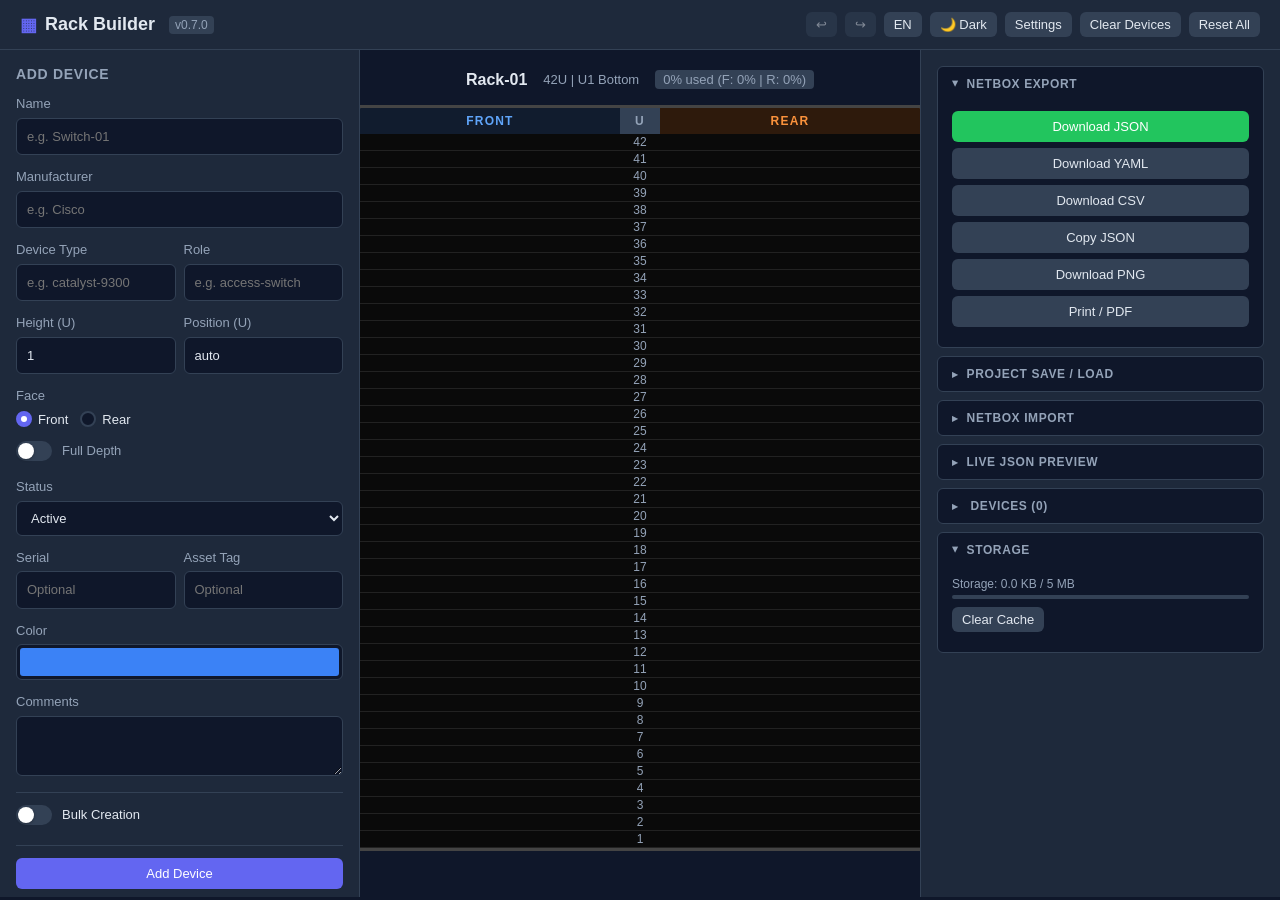
==== index.html @ 107d5d63 "Add NetBox API integration, PNG export, device search, and responsive layout (v0.7.0)   - NetBox liv" ====
<!DOCTYPE html>
<html lang="en" data-theme="dark">
<head>
  <meta charset="UTF-8">
  <meta name="viewport" content="width=device-width, initial-scale=1.0">
  <title>Rack Builder</title>
  <link rel="stylesheet" href="css/style.css">
  <link rel="manifest" href="manifest.json">
  <meta name="theme-color" content="#0f172a">
</head>
<body>

<header class="app-header">
  <h1>
    <span class="rack-icon">&#9638;</span>
    <span data-i18n="app_title">Rack Builder</span>
    <span class="app-version" data-i18n="version">v0.7.0</span>
  </h1>
  <div class="header-actions">
    <button class="btn btn-secondary btn-sm sidebar-toggle" id="sidebar-toggle-left" title="Form">&#9776;</button>
    <button class="btn btn-secondary btn-sm sidebar-toggle" id="sidebar-toggle-right" title="Tools">&#9776;</button>
    <button class="btn btn-secondary btn-sm" id="undo-btn" data-i18n-title="btn_undo" title="Undo" disabled>&#x21A9;</button>
    <button class="btn btn-secondary btn-sm" id="redo-btn" data-i18n-title="btn_redo" title="Redo" disabled>&#x21AA;</button>
    <button class="btn btn-secondary btn-sm" id="lang-btn" title="Switch language / Sprache wechseln">DE</button>
    <button class="btn btn-secondary btn-sm" id="theme-btn">🌙 Dark</button>
    <button class="btn btn-secondary btn-sm" id="settings-btn" data-i18n="btn_settings">Settings</button>
    <button class="btn btn-secondary btn-sm" id="clear-devices-btn" data-i18n="btn_clear_devices">Clear Devices</button>
    <button class="btn btn-secondary btn-sm" id="reset-all-btn" data-i18n="btn_reset_all">Reset All</button>
  </div>
</header>

<main class="app-layout">
  <!-- Left Sidebar: Device Form -->
  <aside class="sidebar">
    <h2 id="form-title" data-i18n="add_device">Add Device</h2>
    <div id="form-message"></div>
    <form id="device-form" autocomplete="off">
      <div class="form-group">
        <label for="dev-name" data-i18n="label_name">Name</label>
        <input type="text" id="dev-name" required data-i18n-placeholder="ph_name" placeholder="e.g. Switch-01">
      </div>

      <div class="form-group">
        <label for="dev-manufacturer" data-i18n="label_manufacturer">Manufacturer</label>
        <input type="text" id="dev-manufacturer" required data-i18n-placeholder="ph_manufacturer" placeholder="e.g. Cisco" autocomplete="off">
      </div>

      <div class="form-row">
        <div class="form-group">
          <label for="dev-type" data-i18n="label_device_type">Device Type</label>
          <input type="text" id="dev-type" required data-i18n-placeholder="ph_type" placeholder="e.g. catalyst-9300" autocomplete="off">
        </div>
        <div class="form-group">
          <label for="dev-role" data-i18n="label_role">Role</label>
          <input type="text" id="dev-role" required data-i18n-placeholder="ph_role" placeholder="e.g. access-switch" autocomplete="off">
        </div>
      </div>

      <div class="form-row">
        <div class="form-group">
          <label for="dev-height" data-i18n="label_height">Height (U)</label>
          <input type="number" id="dev-height" min="1" max="20" value="1">
        </div>
        <div class="form-group">
          <label for="dev-position" data-i18n="label_position">Position (U)</label>
          <input type="text" id="dev-position" data-i18n-placeholder="ph_position" placeholder="auto" value="auto">
        </div>
      </div>

      <div class="form-group">
        <label data-i18n="label_face">Face</label>
        <div class="form-radio-group">
          <label><input type="radio" name="dev-face" value="front" checked> <span data-i18n="face_front">Front</span></label>
          <label><input type="radio" name="dev-face" value="rear"> <span data-i18n="face_rear">Rear</span></label>
        </div>
      </div>

      <div class="form-group">
        <label class="form-checkbox-label">
          <input type="checkbox" id="dev-full-depth">
          <span data-i18n="label_full_depth">Full Depth</span>
        </label>
      </div>

      <div class="form-group">
        <label for="dev-status" data-i18n="label_status">Status</label>
        <select id="dev-status">
          <option value="active" data-i18n="status_active">Active</option>
          <option value="planned" data-i18n="status_planned">Planned</option>
          <option value="staged" data-i18n="status_staged">Staged</option>
          <option value="failed" data-i18n="status_failed">Failed</option>
          <option value="decommissioning" data-i18n="status_decommissioning">Decommissioning</option>
        </select>
      </div>

      <div class="form-row">
        <div class="form-group">
          <label for="dev-serial" data-i18n="label_serial">Serial</label>
          <input type="text" id="dev-serial" data-i18n-placeholder="ph_serial" placeholder="Optional">
        </div>
        <div class="form-group">
          <label for="dev-asset" data-i18n="label_asset_tag">Asset Tag</label>
          <input type="text" id="dev-asset" data-i18n-placeholder="ph_asset" placeholder="Optional">
        </div>
      </div>

      <div class="form-group">
        <label for="dev-color" data-i18n="label_color">Color</label>
        <input type="color" id="dev-color" value="#3b82f6">
      </div>

      <div class="form-group">
        <label for="dev-comments" data-i18n="label_comments">Comments</label>
        <textarea id="dev-comments"></textarea>
      </div>

      <!-- Bulk Section -->
      <div class="bulk-section">
        <label class="form-checkbox-label bulk-toggle-label" id="bulk-toggle">
          <input type="checkbox" id="bulk-checkbox">
          <span data-i18n="bulk_creation">Bulk Creation</span>
        </label>
        <div class="bulk-content" id="bulk-content">
          <div class="form-row">
            <div class="form-group">
              <label for="bulk-qty" data-i18n="bulk_quantity">Quantity</label>
              <input type="number" id="bulk-qty" min="2" max="100" value="2">
            </div>
            <div class="form-group">
              <label for="bulk-numbering" data-i18n="bulk_numbering">Numbering</label>
              <select id="bulk-numbering">
                <option value="numeric" data-i18n="bulk_numeric">Numeric (1, 2, 3…)</option>
                <option value="alpha" data-i18n="bulk_alpha">Alpha (A, B, C…)</option>
              </select>
            </div>
          </div>
          <div class="form-group">
            <label for="bulk-start" data-i18n="bulk_start">Start Number / Letter</label>
            <input type="text" id="bulk-start" value="1" placeholder="1 or A">
          </div>
          <div class="form-group">
            <label for="bulk-direction" data-i18n="bulk_direction">Stacking Direction</label>
            <select id="bulk-direction">
              <option value="bottom-to-top" data-i18n="bulk_dir_up">Bottom → Top (ascending)</option>
              <option value="top-to-bottom" data-i18n="bulk_dir_down">Top → Bottom (descending)</option>
            </select>
          </div>
          <div class="form-group">
            <label for="bulk-positions" data-i18n="bulk_positions">Specific Positions (optional)</label>
            <input type="text" id="bulk-positions" data-i18n-placeholder="ph_bulk_positions" placeholder="e.g. 10, 20, 24">
          </div>
          <div class="message message-info" style="margin-top:8px;" data-i18n="bulk_info">
            Leave "Specific Positions" empty for sequential stacking from the start position.
          </div>
        </div>
      </div>

      <div class="submit-section">
        <button type="submit" class="btn btn-primary btn-block" id="form-submit-btn" data-i18n="btn_add">Add Device</button>
        <button type="button" class="btn btn-danger btn-block" id="form-delete-btn" data-i18n="btn_delete" style="display:none; margin-top:6px;">Delete Device</button>
        <button type="button" class="btn btn-secondary btn-block" id="form-cancel-btn" data-i18n="btn_cancel_edit" style="display:none; margin-top:6px;">Cancel Edit</button>
      </div>
    </form>
  </aside>

  <!-- Center: Rack Visualization -->
  <section class="rack-container">
    <div id="rack-tabs"></div>
    <div id="rack-utilization" style="display:none">
      <div class="util-bar-wrap">
        <div class="util-bar-front" id="util-bar-front"></div>
        <div class="util-bar-rear" id="util-bar-rear"></div>
      </div>
      <span id="util-label"></span>
    </div>
    <div class="rack-controls">
      <span class="rack-name" id="rack-name-display">Rack-01</span>
      <span class="rack-info" id="rack-info"></span>
      <span class="rack-stats" id="rack-stats"></span>
    </div>
    <div class="rack" id="rack-view">
      <!-- Rendered by rack-view.js -->
    </div>
  </section>

  <!-- Right Sidebar: Export + Device List -->
  <aside class="sidebar-right">
    <!-- Accordion: NetBox Export -->
    <details class="sidebar-accordion" open>
      <summary class="sidebar-accordion-header" data-i18n="export_netbox">NetBox Export</summary>
      <div class="sidebar-accordion-body">
        <button class="btn btn-success btn-block" id="export-json-btn" data-i18n="btn_json">Download JSON</button>
        <button class="btn btn-secondary btn-block" id="export-yaml-btn" data-i18n="btn_yaml">Download YAML</button>
        <button class="btn btn-secondary btn-block" id="export-csv-btn" data-i18n="btn_csv">Download CSV</button>
        <button class="btn btn-secondary btn-block" id="copy-btn" data-i18n="btn_copy">Copy JSON</button>
        <button class="btn btn-secondary btn-block" id="export-png-btn" data-i18n="btn_export_png">Download PNG</button>
        <button class="btn btn-secondary btn-block" id="print-btn" data-i18n="btn_print">Print / PDF</button>
      </div>
    </details>

    <!-- Accordion: Project Save / Load -->
    <details class="sidebar-accordion">
      <summary class="sidebar-accordion-header" data-i18n="export_project">Project Save / Load</summary>
      <div class="sidebar-accordion-body">
        <button class="btn btn-primary btn-block" id="save-project-btn" data-i18n="btn_save_project">Save Project</button>
        <button class="btn btn-secondary btn-block" id="load-project-btn" data-i18n="btn_load_project">Load Project</button>
        <input type="file" id="load-project-file" accept=".json" style="display:none">
      </div>
    </details>

    <!-- Accordion: NetBox Import -->
    <details class="sidebar-accordion">
      <summary class="sidebar-accordion-header" data-i18n="import_title">NetBox Import</summary>
      <div class="sidebar-accordion-body">
        <button class="btn btn-secondary btn-block" id="import-btn" data-i18n="btn_import">Import JSON</button>
        <input type="file" id="import-file" accept=".json" style="display:none">
      </div>
    </details>

    <!-- Accordion: JSON Preview -->
    <details class="sidebar-accordion">
      <summary class="sidebar-accordion-header" id="json-preview-toggle" data-i18n="btn_json_preview">Live JSON Preview</summary>
      <div class="sidebar-accordion-body">
        <pre class="json-preview" id="json-preview"></pre>
      </div>
    </details>

    <!-- Accordion: Device List -->
    <details class="sidebar-accordion">
      <summary class="sidebar-accordion-header">
        <span data-i18n="devices_title">Devices</span> (<span id="device-count">0</span>)
      </summary>
      <div class="sidebar-accordion-body">
        <div class="device-search-wrap">
          <input type="text" id="device-search" class="device-search-input" data-i18n-placeholder="device_search_ph" placeholder="Search devices…" autocomplete="off">
        </div>
        <div class="device-list" id="device-list">
          <!-- Rendered by app.js -->
        </div>
      </div>
    </details>

    <!-- Accordion: Storage -->
    <details class="sidebar-accordion" open>
      <summary class="sidebar-accordion-header" data-i18n="storage_usage">Storage</summary>
      <div class="sidebar-accordion-body">
        <div class="storage-indicator" id="storage-indicator">
          <div class="storage-label">
            <span data-i18n="storage_usage">Storage</span>: <span id="storage-usage-text">0 KB / 5 MB</span>
          </div>
          <div class="storage-bar"><div class="storage-bar-fill" id="storage-bar-fill"></div></div>
          <button class="btn btn-secondary btn-sm" id="clear-cache-btn" data-i18n="btn_clear_cache">Clear Cache</button>
        </div>
      </div>
    </details>
  </aside>
</main>

<!-- Settings Modal -->
<dialog id="settings-modal">
  <h2 data-i18n="settings_title">Rack Settings</h2>
  <form id="settings-form">
    <!-- Tab Navigation -->
    <div class="modal-tabs" role="tablist">
      <span class="modal-tab-indicator" aria-hidden="true"></span>
      <button type="button" class="modal-tab active" data-tab="rack" data-i18n="tab_rack">Rack</button>
      <button type="button" class="modal-tab" data-tab="netbox" data-i18n="tab_netbox">NetBox</button>
      <button type="button" class="modal-tab" data-tab="shortcuts" data-i18n="tab_shortcuts">Shortcuts</button>
    </div>

    <!-- Panels wrapper (height animates) -->
    <div class="modal-panels-wrap" id="modal-panels-wrap">

    <!-- Tab: Rack -->
    <div class="modal-tab-panel active" id="tab-panel-rack">
      <!-- Multi-Rack Toggle -->
      <div class="form-group">
        <label class="form-checkbox-label">
          <input type="checkbox" id="setting-multi-rack">
          <span data-i18n="setting_multi_rack">Multi-Rack Mode</span>
        </label>
      </div>

      <!-- Shared fields (site, location) -->
      <div class="form-group">
        <label for="setting-site" data-i18n="setting_site">Site (for export)</label>
        <input type="text" id="setting-site" data-i18n-placeholder="ph_site" placeholder="e.g. dc1">
      </div>
      <div class="form-group">
        <label for="setting-location" data-i18n="setting_location">Location (for export)</label>
        <input type="text" id="setting-location" data-i18n-placeholder="ph_location" placeholder="e.g. hall-a">
      </div>

      <!-- Single-rack fields -->
      <div id="single-rack-fields">
        <div class="form-group">
          <label for="setting-name" data-i18n="setting_name">Rack Name</label>
          <input type="text" id="setting-name" required>
        </div>
        <div class="form-group">
          <label for="setting-units" data-i18n="setting_units">Total Units (U)</label>
          <input type="number" id="setting-units" min="1" max="60" required>
        </div>
        <div class="form-group">
          <label for="setting-direction" data-i18n="setting_direction">Numbering Direction</label>
          <select id="setting-direction">
            <option value="bottom-to-top" data-i18n="dir_bottom">U1 at Bottom</option>
            <option value="top-to-bottom" data-i18n="dir_top">U1 at Top</option>
          </select>
        </div>
        <div class="form-row">
          <div class="form-group">
            <label for="setting-front-color" data-i18n="setting_front_color">Front Color</label>
            <input type="color" id="setting-front-color" value="#3b82f6">
          </div>
          <div class="form-group">
            <label for="setting-rear-color" data-i18n="setting_rear_color">Rear Color</label>
            <input type="color" id="setting-rear-color" value="#f97316">
          </div>
        </div>
      </div>

      <!-- Multi-rack fields -->
      <div id="multi-rack-fields" style="display:none;">
        <div class="form-group">
          <label for="setting-rack-count" data-i18n="setting_rack_count">Number of Racks</label>
          <input type="number" id="setting-rack-count" min="1" max="20" value="2">
        </div>
        <div id="rack-rows"></div>
      </div>
    </div>

    <!-- Tab: NetBox -->
    <div class="modal-tab-panel" id="tab-panel-netbox">

      <!-- Mode selector -->
      <div class="netbox-mode-selector">
        <button type="button" class="netbox-mode-btn active" id="netbox-mode-upload" data-i18n="netbox_mode_upload">⬆ File Upload</button>
        <button type="button" class="netbox-mode-btn" id="netbox-mode-api" data-i18n="netbox_mode_api">⚡ Live API</button>
      </div>

      <!-- Upload section -->
      <div id="netbox-upload-section">
        <p class="settings-section-desc" data-i18n="netbox_autocomplete_desc">Upload exported files from NetBox (JSON, YAML, or CSV) to enable autocomplete for Device Types and Roles.</p>
        <p class="settings-section-desc" style="margin-top:6px;color:var(--color-accent)" data-i18n="netbox_autofill_hint">Re-upload Device Types to enable Auto-Fill (height, depth, manufacturer).</p>
        <div class="netbox-upload-row">
          <div class="netbox-upload-group">
            <label data-i18n="netbox_device_types">Device Types</label>
            <div class="netbox-upload-controls">
              <button type="button" class="btn btn-secondary btn-sm" id="netbox-upload-types-btn" data-i18n="netbox_btn_upload">Upload</button>
              <button type="button" class="btn btn-danger btn-sm" id="netbox-clear-types-btn" style="display:none" data-i18n="netbox_btn_clear">Clear</button>
              <input type="file" id="netbox-types-file" accept=".json,.yaml,.yml,.csv,.tsv" style="display:none">
            </div>
            <span class="netbox-status empty" id="netbox-types-status" data-i18n="netbox_not_loaded">Not loaded</span>
          </div>
          <div class="netbox-upload-group">
            <label data-i18n="netbox_roles">Roles</label>
            <div class="netbox-upload-controls">
              <button type="button" class="btn btn-secondary btn-sm" id="netbox-upload-roles-btn" data-i18n="netbox_btn_upload">Upload</button>
              <button type="button" class="btn btn-danger btn-sm" id="netbox-clear-roles-btn" style="display:none" data-i18n="netbox_btn_clear">Clear</button>
              <input type="file" id="netbox-roles-file" accept=".json,.yaml,.yml,.csv,.tsv" style="display:none">
            </div>
            <span class="netbox-status empty" id="netbox-roles-status" data-i18n="netbox_not_loaded">Not loaded</span>
          </div>
          <div class="netbox-upload-group">
            <label data-i18n="netbox_manufacturers">Manufacturers</label>
            <div class="netbox-upload-controls">
              <button type="button" class="btn btn-secondary btn-sm" id="netbox-upload-mfr-btn" data-i18n="netbox_btn_upload">Upload</button>
              <button type="button" class="btn btn-danger btn-sm" id="netbox-clear-mfr-btn" style="display:none" data-i18n="netbox_btn_clear">Clear</button>
              <input type="file" id="netbox-mfr-file" accept=".json,.yaml,.yml,.csv,.tsv" style="display:none">
            </div>
            <span class="netbox-status empty" id="netbox-mfr-status" data-i18n="netbox_not_loaded">Not loaded</span>
          </div>
        </div>
      </div>

      <!-- API section -->
      <div id="netbox-api-section" style="display:none">
        <p class="settings-section-desc" data-i18n="netbox_api_desc">Connect directly to your NetBox instance. URL and token are stored locally in your browser.</p>

        <div class="form-group" style="margin-top:12px">
          <label for="netbox-api-url-input" data-i18n="netbox_api_url">NetBox URL</label>
          <input type="url" id="netbox-api-url-input" placeholder="https://netbox.example.com" autocomplete="off">
        </div>
        <div class="form-group">
          <label for="netbox-api-token-input" data-i18n="netbox_api_token_label">API Token</label>
          <div class="netbox-api-token-wrap">
            <input type="password" id="netbox-api-token-input" data-i18n-placeholder="netbox_api_token_ph" placeholder="e.g. 1a2b3c…" autocomplete="off">
            <button type="button" class="netbox-api-token-toggle" id="netbox-api-token-toggle" title="Show / hide token">👁</button>
          </div>
        </div>

        <div class="netbox-api-test-row">
          <button type="button" class="btn btn-secondary btn-sm" id="netbox-api-test-btn" data-i18n="netbox_api_test">Test Connection</button>
          <span class="netbox-api-conn-status" id="netbox-api-conn-status"></span>
        </div>

        <p class="netbox-api-cors-hint" data-i18n="netbox_api_cors_hint">Note: NetBox must allow CORS for this origin.</p>

        <div class="netbox-api-data-section">
          <div class="netbox-upload-row">
            <div class="netbox-upload-group">
              <label data-i18n="netbox_device_types">Device Types</label>
              <button type="button" class="btn btn-secondary btn-sm" id="netbox-api-fetch-types-btn" data-i18n="netbox_api_fetch">Fetch</button>
              <span class="netbox-status empty" id="netbox-api-types-status" data-i18n="netbox_not_loaded">Not loaded</span>
            </div>
            <div class="netbox-upload-group">
              <label data-i18n="netbox_roles">Roles</label>
              <button type="button" class="btn btn-secondary btn-sm" id="netbox-api-fetch-roles-btn" data-i18n="netbox_api_fetch">Fetch</button>
              <span class="netbox-status empty" id="netbox-api-roles-status" data-i18n="netbox_not_loaded">Not loaded</span>
            </div>
            <div class="netbox-upload-group">
              <label data-i18n="netbox_manufacturers">Manufacturers</label>
              <button type="button" class="btn btn-secondary btn-sm" id="netbox-api-fetch-mfr-btn" data-i18n="netbox_api_fetch">Fetch</button>
              <span class="netbox-status empty" id="netbox-api-mfr-status" data-i18n="netbox_not_loaded">Not loaded</span>
            </div>
          </div>
          <button type="button" class="btn btn-primary btn-sm" id="netbox-api-fetch-all-btn" style="width:100%;margin-top:10px" data-i18n="netbox_api_fetch_all">⬇ Fetch All</button>
        </div>
      </div>

    </div>

    <!-- Tab: Shortcuts -->
    <div class="modal-tab-panel" id="tab-panel-shortcuts">
      <div class="shortcuts-section">
        <div id="shortcuts-list"></div>
        <button type="button" class="btn btn-secondary btn-sm" id="shortcuts-reset-btn" style="margin-top:8px" data-i18n="shortcut_reset">Reset defaults</button>
      </div>
    </div>

    </div><!-- /.modal-panels-wrap -->

    <div class="dialog-actions">
      <button type="button" class="btn btn-secondary" id="settings-cancel" data-i18n="btn_dialog_cancel">Cancel</button>
      <button type="submit" class="btn btn-primary" data-i18n="btn_save">Save</button>
    </div>
  </form>
</dialog>

<div id="sidebar-backdrop"></div>

<script type="module" src="js/app.js"></script>
</body>
</html>
---- css/style.css ----
/* Rack Builder — Dark Theme */

:root {
  --bg-primary: #0f172a;
  --bg-secondary: #1e293b;
  --bg-tertiary: #334155;
  --bg-rack: #0a0a0a;
  --bg-rack-cell: #1a1a1a;
  --color-front: #3b82f6;
  --color-front-light: #60a5fa;
  --color-rear: #f97316;
  --color-rear-light: #fb923c;
  --color-text: #e2e8f0;
  --color-text-muted: #94a3b8;
  --color-border: #334155;
  --color-warning: #ef4444;
  --color-success: #22c55e;
  --color-accent: #6366f1;
  --unit-height: 28px;
  --rack-width: 260px;
  --sidebar-width: 360px;
  --radius: 6px;
}

/* Light theme overrides */
[data-theme="light"] {
  --bg-primary: #f1f5f9;
  --bg-secondary: #ffffff;
  --bg-tertiary: #e2e8f0;
  --bg-rack: #cbd5e1;
  --bg-rack-cell: #e8edf2;
  --color-text: #1e293b;
  --color-text-muted: #64748b;
  --color-border: #cbd5e1;
}

[data-theme="light"] .rack {
  border-color: #94a3b8;
}

[data-theme="light"] .rack-unit-number {
  border-bottom-color: #d1d5db;
}

[data-theme="light"] .rack-cell {
  border-bottom-color: #d1d5db;
}

* {
  margin: 0;
  padding: 0;
  box-sizing: border-box;
}

body {
  font-family: -apple-system, BlinkMacSystemFont, 'Segoe UI', Roboto, sans-serif;
  background: var(--bg-primary);
  color: var(--color-text);
  min-height: 100vh;
  overflow-x: hidden;
}

/* Header */
.app-header {
  display: flex;
  align-items: center;
  justify-content: space-between;
  padding: 12px 20px;
  background: var(--bg-secondary);
  border-bottom: 1px solid var(--color-border);
}

.app-header h1 {
  font-size: 18px;
  font-weight: 600;
  display: flex;
  align-items: center;
  gap: 8px;
}

.app-header h1 .rack-icon {
  color: var(--color-accent);
}

.app-version {
  font-size: 12px;
  font-weight: 400;
  color: var(--color-text-muted);
  margin-left: 6px;
  background: var(--bg-tertiary);
  padding: 2px 6px;
  border-radius: 4px;
  vertical-align: middle;
}

.header-actions {
  display: flex;
  gap: 8px;
}

/* Layout */
.app-layout {
  display: flex;
  height: calc(100vh - 53px);
}

/* Sidebar */
.sidebar {
  width: var(--sidebar-width);
  min-width: var(--sidebar-width);
  background: var(--bg-secondary);
  border-right: 1px solid var(--color-border);
  overflow-y: auto;
  padding: 16px;
}

.sidebar-right {
  width: var(--sidebar-width);
  min-width: var(--sidebar-width);
  background: var(--bg-secondary);
  border-left: 1px solid var(--color-border);
  overflow-y: auto;
  padding: 16px;
}

.sidebar h2, .sidebar-right h2 {
  font-size: 14px;
  font-weight: 600;
  text-transform: uppercase;
  letter-spacing: 0.05em;
  color: var(--color-text-muted);
  margin-bottom: 12px;
}

/* Rack Container */
.rack-container {
  flex: 1;
  display: flex;
  flex-direction: column;
  align-items: center;
  padding: 20px;
  overflow-y: auto;
}

.rack-controls {
  display: flex;
  align-items: center;
  gap: 16px;
  margin-bottom: 16px;
  flex-wrap: wrap;
}

.rack-name {
  font-size: 16px;
  font-weight: 600;
}

.rack-info {
  font-size: 13px;
  color: var(--color-text-muted);
}

.rack-stats {
  font-size: 13px;
  color: var(--color-text-muted);
  background: var(--bg-tertiary);
  padding: 2px 8px;
  border-radius: 4px;
}

/* Rack Grid */
.rack {
  display: grid;
  grid-template-columns: var(--rack-width) 40px var(--rack-width);
  background: var(--bg-rack);
  border: 3px solid #444;
  border-radius: 4px;
  position: relative;
}

.rack-column {
  position: relative;
}

.rack-column-header {
  text-align: center;
  padding: 6px;
  font-size: 12px;
  font-weight: 700;
  text-transform: uppercase;
  letter-spacing: 0.1em;
}

.rack-column-header.front {
  background: rgba(59, 130, 246, 0.15);
  color: var(--color-front-light);
}

.rack-column-header.rear {
  background: rgba(249, 115, 22, 0.15);
  color: var(--color-rear-light);
}

.rack-column-header.units {
  background: var(--bg-tertiary);
  color: var(--color-text-muted);
}

.rack-unit-numbers {
  display: flex;
  flex-direction: column;
}

.rack-unit-number {
  height: var(--unit-height);
  display: flex;
  align-items: center;
  justify-content: center;
  font-size: 12px;
  font-weight: 500;
  color: var(--color-text-muted);
  border-bottom: 1px solid #222;
  user-select: none;
}

.rack-face {
  position: relative;
}

.rack-cell {
  height: var(--unit-height);
  border-bottom: 1px solid #222;
  position: relative;
}

.rack-cell.drag-over-valid {
  background: rgba(34, 197, 94, 0.2);
  outline: 1px dashed var(--color-success);
}

.rack-cell.drag-over-invalid {
  background: rgba(239, 68, 68, 0.15);
  outline: 1px dashed var(--color-warning);
}

/* Device blocks */
.device-block {
  position: absolute;
  left: 4px;
  right: 4px;
  border-radius: 3px;
  display: flex;
  align-items: center;
  justify-content: center;
  font-size: 12px;
  font-weight: 600;
  color: #fff;
  cursor: grab;
  user-select: none;
  overflow: hidden;
  text-overflow: ellipsis;
  white-space: nowrap;
  padding: 0 8px;
  z-index: 1;
  transition: box-shadow 0.15s;
  border: 1px solid rgba(255, 255, 255, 0.15);
  background-image: linear-gradient(180deg, rgba(255,255,255,0.12) 0%, transparent 40%, rgba(0,0,0,0.15) 100%);
  box-shadow: inset 0 1px 0 rgba(255,255,255,0.15), inset 0 -1px 0 rgba(0,0,0,0.2), 0 1px 2px rgba(0,0,0,0.3);
}

.device-block:hover {
  box-shadow: inset 0 1px 0 rgba(255,255,255,0.15), inset 0 -1px 0 rgba(0,0,0,0.2), 0 0 0 2px rgba(255, 255, 255, 0.3);
  z-index: 2;
}

.device-block.selected {
  box-shadow: inset 0 1px 0 rgba(255,255,255,0.15), inset 0 -1px 0 rgba(0,0,0,0.2), 0 0 0 2px #fff;
  z-index: 3;
}

.device-block.dragging {
  opacity: 0.5;
  cursor: grabbing;
}

/* Snap guide (drag & drop) */
.snap-guide {
  position: absolute;
  left: 4px;
  right: 4px;
  border: 2px dashed var(--color-success);
  background: rgba(34, 197, 94, 0.1);
  border-radius: 3px;
  pointer-events: none;
  z-index: 10;
  transition: top 0.1s ease, height 0.1s ease;
}

.snap-guide.invalid {
  border-color: var(--color-warning);
  background: rgba(239, 68, 68, 0.1);
}

.device-block--full-depth {
  background-image: repeating-linear-gradient(
    45deg, transparent, transparent 4px,
    rgba(255, 255, 255, 0.08) 4px, rgba(255, 255, 255, 0.08) 8px
  ) !important;
}

/* Full-depth blockade on opposite face */
.depth-blockade {
  position: absolute;
  left: 4px;
  right: 4px;
  border-radius: 3px;
  display: flex;
  align-items: center;
  justify-content: center;
  font-size: 10px;
  color: rgba(255, 255, 255, 0.35);
  pointer-events: none;
  z-index: 0;
  background: repeating-linear-gradient(
    45deg, transparent, transparent 4px,
    rgba(239, 68, 68, 0.12) 4px, rgba(239, 68, 68, 0.12) 8px
  );
  border: 1px dashed rgba(239, 68, 68, 0.3);
  overflow: hidden;
  text-overflow: ellipsis;
  white-space: nowrap;
  padding: 0 6px;
}

[data-theme="light"] .device-block {
  background-image: linear-gradient(180deg, rgba(255,255,255,0.25) 0%, transparent 40%, rgba(0,0,0,0.08) 100%);
  box-shadow: inset 0 1px 0 rgba(255,255,255,0.3), inset 0 -1px 0 rgba(0,0,0,0.1), 0 1px 2px rgba(0,0,0,0.15);
}

[data-theme="light"] .depth-blockade {
  color: rgba(0, 0, 0, 0.3);
  background: repeating-linear-gradient(
    45deg, transparent, transparent 4px,
    rgba(239, 68, 68, 0.08) 4px, rgba(239, 68, 68, 0.08) 8px
  );
  border-color: rgba(239, 68, 68, 0.25);
}

/* Reserved/selected HE units */
.rack-cell--reserved {
  position: absolute;
  left: 0;
  right: 0;
  pointer-events: none;
  z-index: 0;
  background: repeating-linear-gradient(
    -45deg, transparent, transparent 3px,
    rgba(99, 102, 241, 0.2) 3px, rgba(99, 102, 241, 0.2) 6px
  );
  border: 1px dashed rgba(99, 102, 241, 0.5);
  border-radius: 2px;
}

[data-theme="light"] .rack-cell--reserved {
  background: repeating-linear-gradient(
    -45deg, transparent, transparent 3px,
    rgba(99, 102, 241, 0.15) 3px, rgba(99, 102, 241, 0.15) 6px
  );
  border-color: rgba(99, 102, 241, 0.4);
}

/* Forms */
.form-group {
  margin-bottom: 12px;
}

.form-group label {
  display: block;
  font-size: 13px;
  font-weight: 500;
  color: var(--color-text-muted);
  margin-bottom: 4px;
  line-height: 1.5;
}

.form-group input:not([type="radio"]):not([type="checkbox"]):not([type="color"]),
.form-group select,
.form-group textarea {
  width: 100%;
  padding: 8px 10px;
  background: var(--bg-primary);
  border: 1px solid var(--color-border);
  border-radius: var(--radius);
  color: var(--color-text);
  font-size: 13px;
  font-family: inherit;
  line-height: 1.5;
}

.form-group input:not([type="radio"]):not([type="checkbox"]):not([type="color"]):focus,
.form-group select:focus,
.form-group textarea:focus {
  outline: none;
  border-color: var(--color-accent);
  box-shadow: 0 0 0 2px rgba(99, 102, 241, 0.25);
}

.form-group textarea {
  resize: vertical;
  min-height: 60px;
}

.form-row {
  display: flex;
  gap: 8px;
}

.form-row .form-group {
  flex: 1;
}

/* Modern radio buttons */
.form-radio-group {
  display: flex;
  gap: 12px;
}

.form-radio-group label {
  display: flex;
  align-items: center;
  gap: 6px;
  cursor: pointer;
  font-size: 13px;
  color: var(--color-text);
  margin-bottom: 0;
}

.form-radio-group input[type="radio"] {
  -webkit-appearance: none;
  appearance: none;
  width: 16px;
  height: 16px;
  min-width: 16px;
  min-height: 16px;
  border: 2px solid var(--color-border);
  border-radius: 50%;
  background: var(--bg-primary);
  cursor: pointer;
  position: relative;
  transition: border-color 0.15s, background 0.15s;
  flex-shrink: 0;
  margin: 0;
  padding: 0;
}

.form-radio-group input[type="radio"]:checked {
  border-color: var(--color-accent);
  background: var(--color-accent);
}

.form-radio-group input[type="radio"]:checked::after {
  content: '';
  position: absolute;
  top: 50%;
  left: 50%;
  transform: translate(-50%, -50%);
  width: 6px;
  height: 6px;
  border-radius: 50%;
  background: #fff;
}

.form-radio-group input[type="radio"]:hover {
  border-color: var(--color-accent);
}

/* Modern checkboxes — iOS-style toggle switch */
.form-checkbox-label {
  display: inline-flex !important;
  align-items: center;
  gap: 10px;
  font-size: 13px;
  cursor: pointer;
  color: var(--color-text);
}

.form-checkbox-label input[type="checkbox"] {
  -webkit-appearance: none;
  appearance: none;
  width: 36px;
  height: 20px;
  min-width: 36px;
  min-height: 20px;
  border: none;
  border-radius: 10px;
  background: var(--color-border);
  cursor: pointer;
  position: relative;
  transition: background 0.2s;
  flex-shrink: 0;
  margin: 0;
  padding: 0;
}

.form-checkbox-label input[type="checkbox"]::after {
  content: '';
  position: absolute;
  top: 2px;
  left: 2px;
  width: 16px;
  height: 16px;
  border-radius: 50%;
  background: #fff;
  transition: transform 0.2s;
  box-shadow: 0 1px 3px rgba(0, 0, 0, 0.3);
}

.form-checkbox-label input[type="checkbox"]:checked {
  background: var(--color-accent);
}

.form-checkbox-label input[type="checkbox"]:checked::after {
  transform: translateX(16px);
}

.form-checkbox-label input[type="checkbox"]:hover {
  background: #475569;
}

.form-checkbox-label input[type="checkbox"]:checked:hover {
  background: #4f46e5;
}

/* Modern color picker */
.form-group input[type="color"] {
  -webkit-appearance: none;
  appearance: none;
  width: 100%;
  height: 36px;
  padding: 3px;
  border: 1px solid var(--color-border);
  border-radius: var(--radius);
  background: var(--bg-primary);
  cursor: pointer;
  transition: border-color 0.15s;
}

.form-group input[type="color"]::-webkit-color-swatch-wrapper {
  padding: 0;
}

.form-group input[type="color"]::-webkit-color-swatch {
  border: none;
  border-radius: 3px;
}

.form-group input[type="color"]::-moz-color-swatch {
  border: none;
  border-radius: 3px;
}

.form-group input[type="color"]:hover {
  border-color: var(--color-accent);
}

.form-group input[type="color"]:focus {
  outline: none;
  border-color: var(--color-accent);
  box-shadow: 0 0 0 2px rgba(99, 102, 241, 0.25);
}

/* Buttons */
.btn {
  display: inline-flex;
  align-items: center;
  justify-content: center;
  gap: 6px;
  padding: 8px 14px;
  border: none;
  border-radius: var(--radius);
  font-size: 13px;
  font-weight: 500;
  cursor: pointer;
  font-family: inherit;
  transition: background 0.15s, opacity 0.15s;
}

.btn:disabled {
  opacity: 0.5;
  cursor: not-allowed;
}

.btn-primary {
  background: var(--color-accent);
  color: #fff;
}

.btn-primary:hover:not(:disabled) {
  background: #4f46e5;
}

.btn-success {
  background: var(--color-success);
  color: #fff;
}

.btn-success:hover:not(:disabled) {
  background: #16a34a;
}

.btn-danger {
  background: var(--color-warning);
  color: #fff;
}

.btn-danger:hover:not(:disabled) {
  background: #dc2626;
}

.btn-secondary {
  background: var(--bg-tertiary);
  color: var(--color-text);
}

.btn-secondary:hover:not(:disabled) {
  background: #475569;
}

.btn-block {
  width: 100%;
}

.btn-sm {
  padding: 5px 10px;
  font-size: 13px;
}

/* Messages */
.message {
  padding: 8px 12px;
  border-radius: var(--radius);
  font-size: 13px;
  line-height: 1.5;
  margin-bottom: 12px;
}

.message-error {
  background: rgba(239, 68, 68, 0.15);
  color: #fca5a5;
  border: 1px solid rgba(239, 68, 68, 0.3);
}

.message-success {
  background: rgba(34, 197, 94, 0.15);
  color: #86efac;
  border: 1px solid rgba(34, 197, 94, 0.3);
}

.message-info {
  background: rgba(59, 130, 246, 0.15);
  color: #93c5fd;
  border: 1px solid rgba(59, 130, 246, 0.3);
}

/* Bulk section */
.bulk-section {
  border-top: 1px solid var(--color-border);
  padding-top: 12px;
  margin-top: 12px;
}

.bulk-toggle-label {
  font-size: 13px;
  font-weight: 500;
  color: var(--color-text);
  margin-bottom: 8px;
}

.bulk-content {
  max-height: 0;
  overflow: hidden;
  opacity: 0;
  transition: max-height 0.3s ease, opacity 0.25s ease, margin-top 0.3s ease;
  margin-top: 0;
}

.bulk-content.open {
  max-height: 500px;
  opacity: 1;
  margin-top: 10px;
}

/* submit-section */
.submit-section {
  border-top: 1px solid var(--color-border);
  padding-top: 12px;
  margin-top: 12px;
}

/* Device list */
.device-list {
  margin-top: 0;
}

.device-list-item {
  display: flex;
  align-items: center;
  justify-content: space-between;
  padding: 8px 10px;
  background: var(--bg-primary);
  border-radius: var(--radius);
  margin-bottom: 4px;
  font-size: 13px;
  cursor: pointer;
  border: 1px solid transparent;
  transition: border-color 0.15s;
}

.device-list-item:hover {
  border-color: var(--color-border);
}

.device-list-item.selected {
  border-color: var(--color-accent);
}

.device-list-item .device-info {
  display: flex;
  align-items: center;
  gap: 8px;
}

.device-list-item .device-color {
  width: 10px;
  height: 10px;
  border-radius: 2px;
}

.device-list-item .device-pos {
  color: var(--color-text-muted);
  font-size: 12px;
}

.device-list-item .device-delete {
  background: none;
  border: none;
  color: var(--color-text-muted);
  cursor: pointer;
  font-size: 14px;
  padding: 2px 6px;
  border-radius: 3px;
}

.device-list-item .device-delete:hover {
  color: var(--color-warning);
  background: rgba(239, 68, 68, 0.15);
}

/* Sidebar Accordion */
.sidebar-accordion {
  border: 1px solid var(--color-border);
  border-radius: var(--radius);
  margin-bottom: 8px;
  background: var(--bg-primary);
}

.sidebar-accordion-header {
  display: block;
  padding: 10px 14px;
  font-size: 12px;
  font-weight: 600;
  text-transform: uppercase;
  letter-spacing: 0.05em;
  color: var(--color-text-muted);
  cursor: pointer;
  user-select: none;
  list-style: none;
  transition: background 0.15s;
}

.sidebar-accordion-header::-webkit-details-marker {
  display: none;
}

.sidebar-accordion-header::before {
  content: '▸';
  display: inline-block;
  margin-right: 8px;
  font-size: 11px;
  transition: transform 0.25s cubic-bezier(0.4, 0, 0.2, 1);
}

.sidebar-accordion[open] > .sidebar-accordion-header::before {
  transform: rotate(90deg);
}

.sidebar-accordion-header:hover {
  background: var(--bg-tertiary);
  color: var(--color-text);
}

.sidebar-accordion-body {
  padding: 10px 14px 14px;
  overflow: hidden;
}

/* Animated accordion: JS adds this class during open/close */
.sidebar-accordion-body.accordion-animating {
  transition: height 0.3s cubic-bezier(0.25, 0.46, 0.45, 0.94),
              padding-top 0.3s cubic-bezier(0.25, 0.46, 0.45, 0.94),
              padding-bottom 0.3s cubic-bezier(0.25, 0.46, 0.45, 0.94),
              opacity 0.3s ease;
}

.sidebar-accordion-body .btn {
  margin-bottom: 6px;
}

/* Export section (legacy compat) */
.export-section {
  margin-bottom: 16px;
}

.export-section .btn {
  margin-bottom: 6px;
}

/* Settings modal */
dialog {
  background: var(--bg-secondary);
  color: var(--color-text);
  border: 1px solid var(--color-border);
  border-radius: 8px;
  padding: 24px;
  max-width: 540px;
  width: 90%;
  position: fixed;
  top: 50%;
  left: 50%;
  transform: translate(-50%, -50%) scale(1);
  margin: 0;
  opacity: 1;
  animation: dialog-open 0.25s cubic-bezier(0.4, 0, 0.2, 1);
}

dialog.dialog-closing {
  animation: dialog-close 0.2s cubic-bezier(0.4, 0, 0.6, 1) forwards;
}

@keyframes dialog-open {
  from {
    opacity: 0;
    transform: translate(-50%, -50%) scale(0.92);
  }
  to {
    opacity: 1;
    transform: translate(-50%, -50%) scale(1);
  }
}

@keyframes dialog-close {
  from {
    opacity: 1;
    transform: translate(-50%, -50%) scale(1);
  }
  to {
    opacity: 0;
    transform: translate(-50%, -50%) scale(0.92);
  }
}

dialog::backdrop {
  background: rgba(0, 0, 0, 0);
  animation: backdrop-open 0.25s ease forwards;
}

dialog.dialog-closing::backdrop {
  animation: backdrop-close 0.2s ease forwards;
}

@keyframes backdrop-open {
  from { background: rgba(0, 0, 0, 0); }
  to { background: rgba(0, 0, 0, 0.6); }
}

@keyframes backdrop-close {
  from { background: rgba(0, 0, 0, 0.6); }
  to { background: rgba(0, 0, 0, 0); }
}

dialog h2 {
  margin-bottom: 16px;
  font-size: 16px;
}

dialog .dialog-actions {
  display: flex;
  justify-content: flex-end;
  gap: 8px;
  margin-top: 20px;
}

/* NetBox Autocomplete Section in Settings */
.netbox-autocomplete-section {
  margin-top: 20px;
  padding-top: 16px;
  border-top: 1px solid var(--color-border);
}

/* ─── NetBox Mode Selector ───────────────────────────────────────────────── */

.netbox-mode-selector {
  display: flex;
  gap: 6px;
  margin-bottom: 16px;
}

.netbox-mode-btn {
  flex: 1;
  padding: 8px 12px;
  font-size: 13px;
  font-weight: 500;
  color: var(--color-text-muted);
  background: var(--bg-primary);
  border: 1px solid var(--color-border);
  border-radius: var(--radius);
  cursor: pointer;
  transition: background 0.15s ease, color 0.15s ease, border-color 0.15s ease;
}

.netbox-mode-btn:hover {
  color: var(--color-text);
  border-color: var(--color-text-muted);
}

.netbox-mode-btn.active {
  background: var(--color-accent);
  border-color: var(--color-accent);
  color: #fff;
}

/* ─── NetBox API Section ─────────────────────────────────────────────────── */

.netbox-api-token-wrap {
  position: relative;
  display: flex;
}

.netbox-api-token-wrap input {
  flex: 1;
  padding-right: 38px;
}

.netbox-api-token-toggle {
  position: absolute;
  right: 6px;
  top: 50%;
  transform: translateY(-50%);
  background: none;
  border: none;
  cursor: pointer;
  font-size: 14px;
  padding: 2px 4px;
  opacity: 0.6;
  transition: opacity 0.15s;
}

.netbox-api-token-toggle:hover { opacity: 1; }

.netbox-api-test-row {
  display: flex;
  align-items: center;
  gap: 10px;
  margin-bottom: 8px;
}

.netbox-api-conn-status {
  font-size: 12px;
  color: var(--color-text-muted);
  transition: color 0.2s ease;
}

.netbox-api-conn-status.success { color: #22c55e; }
.netbox-api-conn-status.error   { color: #ef4444; }

.netbox-api-cors-hint {
  font-size: 11px;
  color: var(--color-text-muted);
  margin-bottom: 14px;
  line-height: 1.4;
  padding: 6px 10px;
  background: var(--bg-primary);
  border-radius: var(--radius);
  border-left: 3px solid var(--color-border);
}

.netbox-api-data-section {
  border-top: 1px solid var(--color-border);
  padding-top: 14px;
  margin-top: 4px;
}

.settings-section-title {
  font-size: 13px;
  font-weight: 600;
  text-transform: uppercase;
  letter-spacing: 0.05em;
  color: var(--color-text-muted);
  margin: 0 0 6px 0;
}

.settings-section-desc {
  font-size: 12px;
  color: var(--color-text-muted);
  margin: 0 0 12px 0;
  line-height: 1.4;
}

.netbox-upload-row {
  display: flex;
  gap: 16px;
  flex-wrap: wrap;
}

.netbox-upload-group {
  flex: 1 1 120px;
  display: flex;
  flex-direction: column;
  gap: 6px;
  min-width: 0;
}

.netbox-upload-group label {
  font-size: 12px;
  font-weight: 600;
  color: var(--color-text);
}

.netbox-upload-controls {
  display: flex;
  gap: 6px;
  align-items: center;
}

.netbox-status {
  font-size: 11px;
  padding: 2px 8px;
  border-radius: 10px;
  display: inline-block;
  width: fit-content;
}

.netbox-status.loaded {
  background: rgba(34, 197, 94, 0.15);
  color: #22c55e;
}

.netbox-status.empty {
  background: rgba(148, 163, 184, 0.15);
  color: var(--color-text-muted);
}

/* ─── Modern Autocomplete Dropdown ──────────────────────────────────────── */

.ac-dropdown {
  position: fixed;
  z-index: 9000;
  width: max-content;
  max-width: 520px;
  max-height: 0;
  overflow: hidden;
  opacity: 0;
  background: var(--bg-secondary);
  border: 1px solid var(--color-border);
  border-radius: 0 0 var(--radius) var(--radius);
  box-shadow: 0 8px 24px rgba(0, 0, 0, 0.3);
  transition: max-height 0.25s cubic-bezier(0.25, 0.46, 0.45, 0.94),
              opacity 0.2s ease;
  pointer-events: none;
}

.ac-dropdown.visible {
  max-height: 280px;
  opacity: 1;
  overflow-y: auto;
  pointer-events: auto;
}

.ac-dropdown::-webkit-scrollbar {
  width: 5px;
}

.ac-dropdown::-webkit-scrollbar-track {
  background: transparent;
}

.ac-dropdown::-webkit-scrollbar-thumb {
  background: var(--color-border);
  border-radius: 3px;
}

.ac-option {
  display: flex;
  align-items: center;
  justify-content: space-between;
  padding: 8px 12px;
  cursor: pointer;
  transition: background 0.1s;
  gap: 8px;
}

.ac-option:hover,
.ac-option.highlighted {
  background: var(--color-accent);
  color: #fff;
}

.ac-option:hover .ac-option-slug,
.ac-option.highlighted .ac-option-slug {
  color: rgba(255, 255, 255, 0.7);
}

.ac-option-name {
  font-size: 13px;
  font-weight: 500;
  white-space: nowrap;
}

.ac-option-slug {
  font-size: 11px;
  color: var(--color-text-muted);
  font-family: 'SF Mono', 'Fira Code', monospace;
  white-space: nowrap;
  flex-shrink: 0;
}

.ac-option-meta {
  font-size: 10px;
  color: var(--color-text-muted);
  background: var(--color-border);
  border-radius: 10px;
  padding: 1px 6px;
  white-space: nowrap;
  flex-shrink: 0;
  font-family: 'SF Mono', 'Fira Code', monospace;
}

.ac-option:hover .ac-option-meta,
.ac-option.highlighted .ac-option-meta {
  background: rgba(255, 255, 255, 0.2);
  color: rgba(255, 255, 255, 0.85);
}

.ac-option mark {
  background: rgba(59, 130, 246, 0.3);
  color: inherit;
  border-radius: 2px;
  padding: 0 1px;
}

.ac-option:hover mark,
.ac-option.highlighted mark {
  background: rgba(255, 255, 255, 0.25);
}

/* JSON Preview */
.json-preview {
  background: var(--bg-primary);
  border: 1px solid var(--color-border);
  border-radius: var(--radius);
  padding: 10px;
  font-size: 12px;
  font-family: 'SF Mono', 'Consolas', 'Monaco', monospace;
  max-height: 300px;
  overflow-y: auto;
  white-space: pre-wrap;
  word-break: break-all;
  color: var(--color-text);
  margin-top: 8px;
}

/* Storage indicator */
.storage-indicator {
  margin-top: 0;
  padding-top: 0;
}

.storage-label {
  font-size: 12px;
  color: var(--color-text-muted);
  margin-bottom: 4px;
}

.storage-bar {
  height: 4px;
  background: var(--bg-tertiary);
  border-radius: 2px;
  margin-bottom: 8px;
  overflow: hidden;
}

.storage-bar-fill {
  height: 100%;
  background: var(--color-success);
  border-radius: 2px;
  transition: width 0.3s;
  width: 0;
}

.storage-bar-fill.warning {
  background: #f59e0b;
}

.storage-bar-fill.critical {
  background: var(--color-warning);
}

/* Rack Tabs (Multi-Rack) */
#rack-tabs {
  display: none;
  gap: 6px;
  margin-bottom: 12px;
  flex-wrap: wrap;
  justify-content: center;
}

.rack-tab {
  display: flex;
  flex-direction: column;
  align-items: center;
  padding: 8px 16px;
  background: var(--bg-tertiary);
  border: 1px solid var(--color-border);
  border-radius: var(--radius);
  cursor: pointer;
  transition: background 0.15s, border-color 0.15s;
  font-family: inherit;
  color: var(--color-text);
}

.rack-tab:hover {
  background: #475569;
}

.rack-tab.active {
  background: var(--color-accent);
  border-color: var(--color-accent);
  color: #fff;
}

.rack-tab-name {
  font-size: 13px;
  font-weight: 600;
}

.rack-tab-info {
  font-size: 12px;
  opacity: 0.7;
}

/* Multi-rack settings rows */
.rack-config-row {
  display: flex;
  align-items: center;
  gap: 8px;
  margin-bottom: 8px;
}

/* Entrance animation for new rack rows */
@keyframes rackRowSlideIn {
  from {
    opacity: 0;
    transform: translateY(-8px);
    max-height: 0;
  }
  to {
    opacity: 1;
    transform: translateY(0);
    max-height: 60px;
  }
}

.rack-row-enter {
  animation: rackRowSlideIn 0.3s cubic-bezier(0.25, 0.46, 0.45, 0.94) both;
}

/* Exit animation for removed rack rows */
@keyframes rackRowSlideOut {
  from {
    opacity: 1;
    transform: translateX(0);
    max-height: 60px;
  }
  to {
    opacity: 0;
    transform: translateX(20px);
    max-height: 0;
    margin-bottom: 0;
  }
}

.rack-row-exit {
  animation: rackRowSlideOut 0.25s cubic-bezier(0.55, 0.06, 0.68, 0.19) both;
  pointer-events: none;
  overflow: hidden;
}

.rack-row-num {
  font-size: 13px;
  font-weight: 600;
  color: var(--color-text-muted);
  min-width: 24px;
  text-align: right;
}

.rack-config-row input[type="text"] {
  flex: 1;
  padding: 7px 10px;
  background: var(--bg-primary);
  border: 1px solid var(--color-border);
  border-radius: var(--radius);
  color: var(--color-text);
  font-size: 13px;
  font-family: inherit;
}

.rack-config-row input[type="number"] {
  width: 70px;
  padding: 7px 10px;
  background: var(--bg-primary);
  border: 1px solid var(--color-border);
  border-radius: var(--radius);
  color: var(--color-text);
  font-size: 13px;
  font-family: inherit;
}

.rack-config-row input:focus {
  outline: none;
  border-color: var(--color-accent);
  box-shadow: 0 0 0 2px rgba(99, 102, 241, 0.25);
}

.rack-row-label {
  font-size: 12px;
  color: var(--color-text-muted);
}

.rack-row-direction {
  padding: 7px 6px;
  background: var(--bg-primary);
  border: 1px solid var(--color-border);
  border-radius: var(--radius);
  color: var(--color-text);
  font-size: 12px;
  font-family: inherit;
  cursor: pointer;
}

.rack-row-direction:focus {
  outline: none;
  border-color: var(--color-accent);
  box-shadow: 0 0 0 2px rgba(99, 102, 241, 0.25);
}

/* Scrollbar */
::-webkit-scrollbar {
  width: 8px;
  height: 8px;
}

::-webkit-scrollbar-track {
  background: var(--bg-primary);
}

::-webkit-scrollbar-thumb {
  background: var(--bg-tertiary);
  border-radius: 4px;
}

::-webkit-scrollbar-thumb:hover {
  background: #475569;
}

/* ─── Utilization Bar ───────────────────────────────────────────────────── */

#rack-utilization {
  display: flex;
  align-items: center;
  gap: 10px;
  width: calc(var(--rack-width) * 2 + 40px);
  padding: 4px 0 6px;
}

.util-bar-wrap {
  flex: 1;
  height: 6px;
  background: var(--bg-tertiary);
  border-radius: 3px;
  overflow: hidden;
  display: flex;
}

.util-bar-front {
  height: 100%;
  background: var(--color-front, #3b82f6);
  transition: width 0.4s ease;
}

.util-bar-rear {
  height: 100%;
  background: var(--color-rear, #f97316);
  transition: width 0.4s ease;
}

#util-label {
  font-size: 11px;
  color: var(--color-text-muted);
  white-space: nowrap;
}

/* ─── Auto-fill Toast ───────────────────────────────────────────────────── */

.autofill-toast {
  position: fixed;
  bottom: 24px;
  left: 50%;
  transform: translateX(-50%) translateY(12px);
  background: var(--bg-tertiary);
  color: var(--color-text);
  border: 1px solid var(--color-border);
  border-left: 3px solid var(--color-accent);
  padding: 8px 16px;
  border-radius: var(--radius);
  font-size: 13px;
  opacity: 0;
  pointer-events: none;
  transition: opacity 0.2s ease, transform 0.2s ease;
  white-space: nowrap;
  z-index: 9999;
}

.autofill-toast--show {
  opacity: 1;
  transform: translateX(-50%) translateY(0);
}

/* ─── Device Search ─────────────────────────────────────────────────────── */

.device-search-wrap {
  position: relative;
  margin-bottom: 8px;
}

.device-search-wrap::before {
  content: '⌕';
  position: absolute;
  left: 9px;
  top: 50%;
  transform: translateY(-50%);
  font-size: 15px;
  color: var(--color-text-muted);
  pointer-events: none;
  line-height: 1;
}

.device-search-input {
  width: 100%;
  box-sizing: border-box;
  padding: 7px 10px 7px 30px;
  background: var(--bg-primary);
  border: 1px solid var(--color-border);
  border-radius: var(--radius);
  color: var(--color-text);
  font-size: 13px;
  outline: none;
  transition: border-color 0.15s ease, box-shadow 0.15s ease;
}

.device-search-input::placeholder {
  color: var(--color-text-muted);
}

.device-search-input:focus {
  border-color: var(--color-accent);
  box-shadow: 0 0 0 2px rgba(99, 102, 241, 0.2);
}

.device-block--search-match {
  box-shadow: 0 0 0 2px #fff, 0 0 10px rgba(255, 255, 255, 0.35);
  z-index: 4;
}

.device-block--search-nomatch {
  opacity: 0.2;
}

/* ─── Settings Modal Tabs ───────────────────────────────────────────────── */

.modal-tabs {
  position: relative;
  display: flex;
  gap: 2px;
  margin-bottom: 20px;
  background: var(--bg-primary);
  border-radius: var(--radius);
  padding: 3px;
}

/* Sliding pill indicator — moved by JS translateX */
.modal-tab-indicator {
  position: absolute;
  top: 3px;
  left: 3px;
  height: calc(100% - 6px);
  background: var(--bg-secondary);
  border-radius: calc(var(--radius) - 2px);
  box-shadow: 0 1px 4px rgba(0, 0, 0, 0.35);
  pointer-events: none;
  z-index: 0;
  /* spring-like easing */
  transition: transform 0.3s cubic-bezier(0.34, 1.3, 0.64, 1),
              width   0.3s cubic-bezier(0.34, 1.3, 0.64, 1);
}

.modal-tab {
  position: relative;
  z-index: 1;
  flex: 1;
  padding: 7px 12px;
  font-size: 13px;
  font-weight: 500;
  color: var(--color-text-muted);
  background: transparent;
  border: none;
  border-radius: calc(var(--radius) - 2px);
  cursor: pointer;
  transition: color 0.18s ease;
}

.modal-tab:hover {
  color: var(--color-text);
}

.modal-tab.active {
  color: var(--color-text);
}

/* Panels wrapper — height animates on switch */
.modal-panels-wrap {
  overflow: hidden;
  transition: height 0.28s cubic-bezier(0.25, 0.46, 0.45, 0.94);
}

.modal-tab-panel {
  display: none;
}

@keyframes tab-panel-in {
  from {
    opacity: 0;
    transform: translateY(6px);
  }
  to {
    opacity: 1;
    transform: translateY(0);
  }
}

.modal-tab-panel.active {
  display: block;
  animation: tab-panel-in 0.2s cubic-bezier(0.25, 0.46, 0.45, 0.94) both;
}

/* ─── Keyboard Shortcuts Panel ──────────────────────────────────────────── */

.shortcuts-section {
  margin-top: 0;
  padding-top: 0;
  border-top: none;
}

.shortcut-row {
  display: flex;
  align-items: center;
  justify-content: space-between;
  gap: 8px;
  padding: 7px 0;
  border-bottom: 1px solid var(--color-border);
}

.shortcut-row:last-of-type {
  border-bottom: none;
}

.shortcut-label {
  flex: 1;
  font-size: 13px;
  color: var(--color-text);
}

.shortcut-binding {
  display: flex;
  align-items: center;
  gap: 2px;
  flex-shrink: 0;
}

.shortcut-plus {
  font-size: 11px;
  color: var(--color-text-muted);
  margin: 0 1px;
}

kbd {
  display: inline-block;
  padding: 2px 6px;
  font-family: 'SF Mono', 'Fira Code', monospace;
  font-size: 11px;
  background: var(--bg-tertiary);
  border: 1px solid var(--color-border);
  border-radius: 4px;
  color: var(--color-text);
  box-shadow: 0 1px 0 var(--color-border);
  line-height: 1.4;
}

.shortcut-conflict {
  font-size: 11px;
  color: #ef4444;
  margin-left: 6px;
}

/* ─── Mobile sidebar toggle buttons ────────────────────────────────────── */

.sidebar-toggle {
  display: none;
}

/* ─── Sidebar backdrop ──────────────────────────────────────────────────── */

#sidebar-backdrop {
  display: none;
  position: fixed;
  inset: 0;
  background: rgba(0, 0, 0, 0.55);
  z-index: 49;
  backdrop-filter: blur(2px);
}

#sidebar-backdrop.visible {
  display: block;
}

/* ─── Shared drawer styles (active when sidebar becomes overlay) ────────── */

.sidebar--drawer,
.sidebar-right--drawer {
  position: fixed !important;
  top: 53px;
  height: calc(100dvh - 53px);
  z-index: 50;
  overflow-y: auto;
  transition: transform 0.28s cubic-bezier(0.25, 0.46, 0.45, 0.94);
  box-shadow: 4px 0 32px rgba(0, 0, 0, 0.5);
}

.sidebar--drawer {
  left: 0;
  transform: translateX(-110%);
}

.sidebar-right--drawer {
  right: 0;
  left: auto;
  transform: translateX(110%);
}

.sidebar--drawer.sidebar--open {
  transform: translateX(0);
}

.sidebar-right--drawer.sidebar--open {
  transform: translateX(0);
}

/* ─── Responsive breakpoints ────────────────────────────────────────────── */

/* ≤1200px: right sidebar becomes drawer */
@media (max-width: 1200px) {
  #sidebar-toggle-right {
    display: inline-flex;
  }

  .sidebar-right {
    width: var(--sidebar-width);
    min-width: var(--sidebar-width);
    position: fixed;
    top: 53px;
    right: 0;
    height: calc(100dvh - 53px);
    z-index: 50;
    overflow-y: auto;
    transform: translateX(110%);
    transition: transform 0.28s cubic-bezier(0.25, 0.46, 0.45, 0.94);
    box-shadow: -4px 0 32px rgba(0, 0, 0, 0.5);
  }

  .sidebar-right.sidebar--open {
    transform: translateX(0);
  }
}

/* ≤960px: left sidebar also becomes drawer */
@media (max-width: 960px) {
  #sidebar-toggle-left {
    display: inline-flex;
  }

  .sidebar {
    width: var(--sidebar-width);
    min-width: var(--sidebar-width);
    position: fixed;
    top: 53px;
    left: 0;
    height: calc(100dvh - 53px);
    z-index: 50;
    overflow-y: auto;
    transform: translateX(-110%);
    transition: transform 0.28s cubic-bezier(0.25, 0.46, 0.45, 0.94);
    box-shadow: 4px 0 32px rgba(0, 0, 0, 0.5);
    border-bottom: none;
  }

  .sidebar.sidebar--open {
    transform: translateX(0);
  }
}

/* ≤600px: small screens */
@media (max-width: 600px) {
  .header-actions {
    flex-wrap: wrap;
    gap: 4px;
  }

  .rack-container {
    padding: 8px;
  }

  .rack-controls {
    flex-wrap: wrap;
    gap: 4px;
  }
}

/* ─── Print / PDF ───────────────────────────────────────────────────────── */

@media print {
  .sidebar,
  .sidebar-right,
  .header-actions,
  #rack-tabs,
  #rack-utilization,
  #sidebar-backdrop {
    display: none !important;
  }

  .app-header {
    padding: 8px 16px;
  }

  .app-layout {
    display: block;
    height: auto;
    overflow: visible;
  }

  .rack-container {
    padding: 0;
    height: auto;
    overflow: visible;
    align-items: flex-start;
  }

  body {
    background: #fff;
    color: #000;
  }

  [data-theme="dark"] {
    --bg-primary: #fff;
    --bg-secondary: #f8fafc;
    --bg-tertiary: #e2e8f0;
    --color-text: #0f172a;
    --color-text-muted: #64748b;
    --color-border: #cbd5e1;
  }
}
}
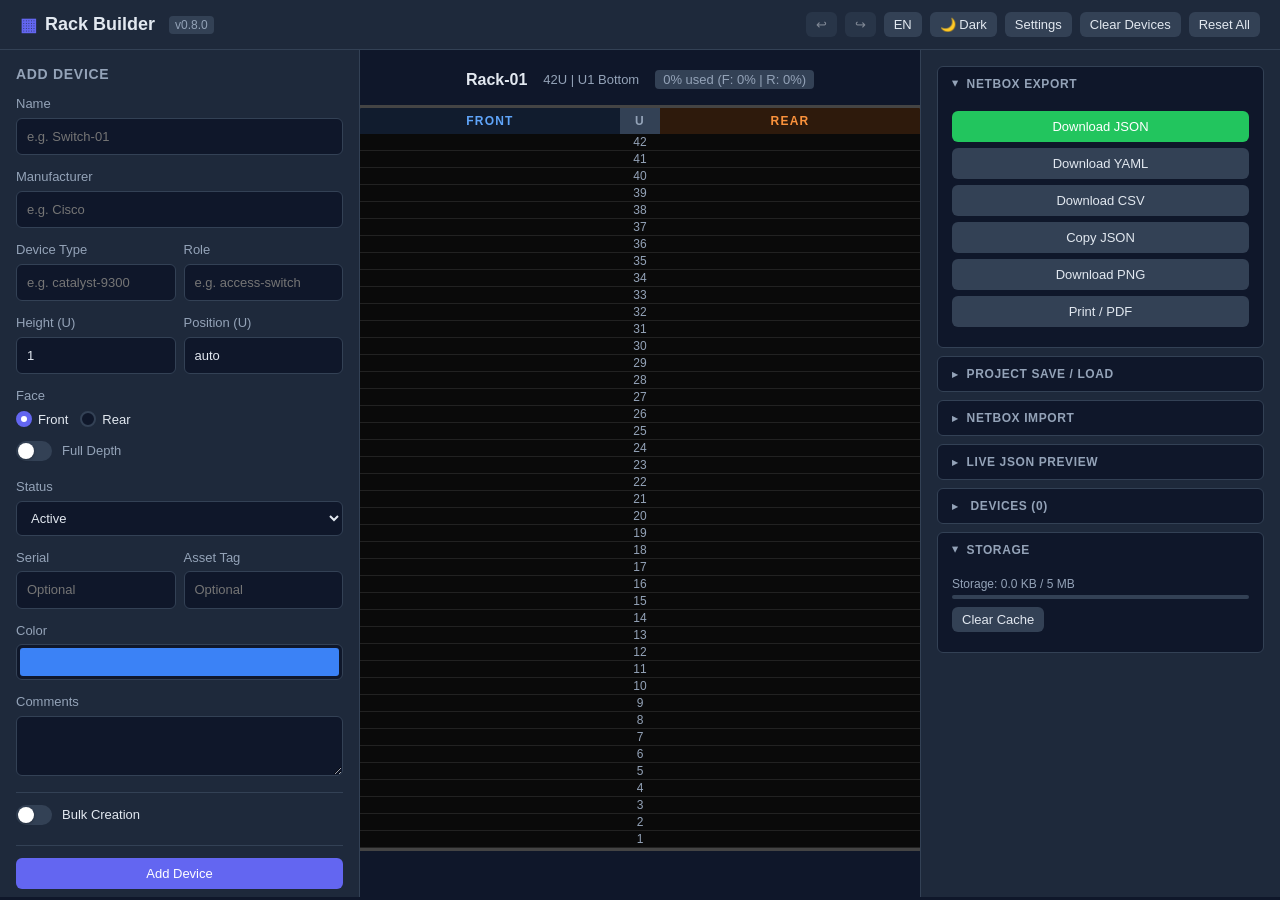
==== commit 40f60ea4: "v0.8.0: document module import, add spec and i18n/API tests Bump version to v0.8.0, document the mod" ====
--- a/index.html
+++ b/index.html
@@ -14,7 +14,7 @@
   <h1>
     <span class="rack-icon">&#9638;</span>
     <span data-i18n="app_title">Rack Builder</span>
-    <span class="app-version" data-i18n="version">v0.7.0</span>
+    <span class="app-version" data-i18n="version">v0.8.0</span>
   </h1>
   <div class="header-actions">
     <button class="btn btn-secondary btn-sm sidebar-toggle" id="sidebar-toggle-left" title="Form">&#9776;</button>
@@ -214,6 +214,10 @@
       <div class="sidebar-accordion-body">
         <button class="btn btn-secondary btn-block" id="import-btn" data-i18n="btn_import">Import JSON</button>
         <input type="file" id="import-file" accept=".json" style="display:none">
+        <button class="btn btn-secondary btn-block" id="module-import-btn" data-i18n="mi_open_btn">Module import (CSV)…</button>
+        <button class="btn btn-secondary btn-block" id="import-csv-btn" data-i18n="btn_import_csv" style="margin-top:6px">Import CSV</button>
+        <input type="file" id="import-csv-file" accept=".csv" style="display:none">
+        <p class="form-hint" data-i18n="import_csv_hint" style="margin-top:6px"></p>
       </div>
     </details>
 
@@ -255,6 +259,130 @@
     </details>
   </aside>
 </main>
+
+<!-- Import Preview Dialog -->
+<dialog id="import-preview-dialog">
+  <h2 data-i18n="import_preview_title">Import Preview</h2>
+  <div style="margin: 12px 0">
+    <p id="import-preview-summary" style="margin-bottom:10px"></p>
+    <div id="import-preview-conflicts-wrap" style="display:none">
+      <p id="import-preview-conflicts-label" style="color:var(--color-warning,#f59e0b);margin-bottom:6px;font-size:13px"></p>
+      <ul id="import-preview-conflict-list" style="font-size:12px;color:var(--color-text-muted);padding-left:16px;max-height:160px;overflow-y:auto;margin:0"></ul>
+    </div>
+  </div>
+  <div class="dialog-actions">
+    <button class="btn btn-secondary" id="import-preview-cancel" data-i18n="btn_dialog_cancel">Cancel</button>
+    <button class="btn btn-primary" id="import-preview-confirm" data-i18n="import_preview_ok">Import</button>
+  </div>
+</dialog>
+
+<!-- Module Import Dialog (NetBox module types per bay from CSV) -->
+<dialog id="module-import-dialog" class="dialog-wide">
+  <div class="mi-header">
+    <h2 data-i18n="mi_title">NetBox Module Import</h2>
+    <button type="button" class="btn btn-secondary btn-sm" id="mi-close-btn" data-i18n="mi_btn_close">Close</button>
+  </div>
+  <ol class="mi-steps" id="mi-steps">
+    <li data-step="1" class="active"><span>1</span><em data-i18n="mi_step_profile">Profile &amp; file</em></li>
+    <li data-step="2"><span>2</span><em data-i18n="mi_step_preview">Preview</em></li>
+    <li data-step="3"><span>3</span><em data-i18n="mi_step_export">Export</em></li>
+    <li data-step="4"><span>4</span><em data-i18n="mi_step_interfaces">Interface IDs</em></li>
+  </ol>
+
+  <!-- Step 1: profile + file -->
+  <section class="mi-step active" data-step="1">
+    <div class="form-group">
+      <label for="mi-profile" data-i18n="mi_profile">Import profile</label>
+      <select id="mi-profile"></select>
+    </div>
+    <div class="mi-toolbar">
+      <button type="button" class="btn btn-secondary btn-sm" id="mi-profile-edit" data-i18n="mi_btn_edit">Edit</button>
+      <button type="button" class="btn btn-secondary btn-sm" id="mi-profile-new" data-i18n="mi_btn_new">New</button>
+      <button type="button" class="btn btn-secondary btn-sm" id="mi-profile-dup" data-i18n="mi_btn_duplicate">Duplicate</button>
+      <button type="button" class="btn btn-danger btn-sm" id="mi-profile-del" data-i18n="mi_btn_delete">Delete</button>
+      <button type="button" class="btn btn-secondary btn-sm" id="mi-profile-import" data-i18n="mi_btn_import_profile">Import JSON</button>
+      <button type="button" class="btn btn-secondary btn-sm" id="mi-profile-export" data-i18n="mi_btn_export_profile">Export JSON</button>
+      <input type="file" id="mi-profile-file" accept=".json" style="display:none">
+    </div>
+
+    <div class="mi-editor" id="mi-editor" hidden>
+      <div class="mi-tabs">
+        <button type="button" data-mi-tab="general" data-i18n="mi_ed_tab_general">General</button>
+        <button type="button" data-mi-tab="rules" data-i18n="mi_ed_tab_rules">Mapping rules</button>
+        <button type="button" data-mi-tab="splits" data-i18n="mi_ed_tab_splits">Port splits</button>
+        <button type="button" data-mi-tab="blocks" data-i18n="mi_ed_tab_blocks">Blocks</button>
+        <button type="button" data-mi-tab="columns" data-i18n="mi_ed_tab_columns">Columns</button>
+      </div>
+      <div id="mi-editor-body" class="mi-editor-body"></div>
+      <div id="mi-editor-msg"></div>
+      <div class="mi-actions">
+        <button type="button" class="btn btn-secondary btn-sm" id="mi-editor-cancel" data-i18n="mi_ed_cancel">Close editor</button>
+        <button type="button" class="btn btn-primary btn-sm" id="mi-editor-save" data-i18n="mi_ed_save">Save profile</button>
+      </div>
+    </div>
+
+    <div class="mi-file-row">
+      <button type="button" class="btn btn-secondary" id="mi-csv-btn" data-i18n="mi_choose_file">Choose CSV file</button>
+      <input type="file" id="mi-csv-file" accept=".csv,.tsv,.txt" style="display:none">
+      <span id="mi-file-info" class="mi-file-info"></span>
+    </div>
+    <div class="mi-actions">
+      <button type="button" class="btn btn-primary" id="mi-analyse-btn" disabled data-i18n="mi_analyse">Analyse</button>
+    </div>
+  </section>
+
+  <!-- Step 2: preview -->
+  <section class="mi-step" data-step="2">
+    <p id="mi-pv-summary" class="mi-summary"></p>
+    <div id="mi-pv-file-issues"></div>
+    <div id="mi-pv-row-issues"></div>
+    <div class="mi-pv-controls">
+      <label class="form-checkbox-label"><input type="checkbox" id="mi-pv-errors-only"><span data-i18n="mi_pv_errors_only">Errors only</span></label>
+      <div id="mi-pv-legend" class="mi-legend"></div>
+    </div>
+    <div id="mi-pv-cards" class="mi-cards"></div>
+    <div class="mi-actions">
+      <button type="button" class="btn btn-secondary" id="mi-pv-back" data-i18n="mi_pv_back">Back to rules</button>
+      <button type="button" class="btn btn-primary" id="mi-pv-continue" data-i18n="mi_pv_continue">Continue</button>
+    </div>
+  </section>
+
+  <!-- Step 3: export -->
+  <section class="mi-step" data-step="3">
+    <p id="mi-ex-summary" class="mi-summary"></p>
+    <p class="settings-section-desc" data-i18n="mi_ex_hint">Import module-import.csv in NetBox (Dcim → Modules → Import). Then continue to rename the LAN interfaces.</p>
+    <div class="mi-toolbar">
+      <button type="button" class="btn btn-success" id="mi-ex-csv" data-i18n="mi_ex_download_csv">Download module-import.csv</button>
+      <button type="button" class="btn btn-secondary" id="mi-ex-zip" data-i18n="mi_ex_download_zip">Download as ZIP</button>
+    </div>
+    <div class="mi-actions">
+      <button type="button" class="btn btn-secondary" id="mi-ex-back" data-i18n="mi_ex_back">Back</button>
+      <button type="button" class="btn btn-primary" id="mi-ex-next" data-i18n="mi_ex_next">Next: interface IDs</button>
+    </div>
+  </section>
+
+  <!-- Step 4: interface IDs -->
+  <section class="mi-step" data-step="4">
+    <p class="settings-section-desc" data-i18n="mi_if_intro">After NetBox created the modules, the LAN interfaces need their real port names. Get the interface IDs from NetBox:</p>
+    <p id="mi-if-none" class="message message-info" hidden data-i18n="mi_if_no_lan">None of the devices has LAN modules, so there is nothing to rename.</p>
+    <div id="mi-if-actions">
+      <div class="mi-toolbar">
+        <button type="button" class="btn btn-secondary" id="mi-if-api-btn" data-i18n="mi_if_api_btn">Fetch from NetBox API</button>
+        <button type="button" class="btn btn-secondary" id="mi-if-file-btn" data-i18n="mi_if_file_btn">Upload interface export (CSV)</button>
+        <input type="file" id="mi-if-file" accept=".csv,.tsv,.txt" style="display:none">
+      </div>
+      <p class="settings-section-desc" data-i18n="mi_if_api_hint">The API option uses the URL and token from Settings → NetBox and needs CORS to be allowed. The file upload always works: export the interfaces (with the ID column) from NetBox.</p>
+    </div>
+    <div id="mi-if-result"></div>
+    <div class="mi-toolbar">
+      <button type="button" class="btn btn-success" id="mi-if-download" disabled data-i18n="mi_if_download">Download interface-rename.csv</button>
+      <button type="button" class="btn btn-secondary" id="mi-if-zip" disabled data-i18n="mi_if_zip">Download both as ZIP</button>
+    </div>
+    <div class="mi-actions">
+      <button type="button" class="btn btn-secondary" id="mi-if-back" data-i18n="mi_ex_back">Back</button>
+    </div>
+  </section>
+</dialog>
 
 <!-- Settings Modal -->
 <dialog id="settings-modal">
@@ -371,6 +499,15 @@
             </div>
             <span class="netbox-status empty" id="netbox-mfr-status" data-i18n="netbox_not_loaded">Not loaded</span>
           </div>
+          <div class="netbox-upload-group">
+            <label data-i18n="netbox_module_types">Module Types</label>
+            <div class="netbox-upload-controls">
+              <button type="button" class="btn btn-secondary btn-sm" id="netbox-upload-modtypes-btn" data-i18n="netbox_btn_upload">Upload</button>
+              <button type="button" class="btn btn-danger btn-sm" id="netbox-clear-modtypes-btn" style="display:none" data-i18n="netbox_btn_clear">Clear</button>
+              <input type="file" id="netbox-modtypes-file" accept=".json,.yaml,.yml,.csv,.tsv" style="display:none">
+            </div>
+            <span class="netbox-status empty" id="netbox-modtypes-status" data-i18n="netbox_not_loaded">Not loaded</span>
+          </div>
         </div>
       </div>
 
@@ -414,6 +551,11 @@
               <button type="button" class="btn btn-secondary btn-sm" id="netbox-api-fetch-mfr-btn" data-i18n="netbox_api_fetch">Fetch</button>
               <span class="netbox-status empty" id="netbox-api-mfr-status" data-i18n="netbox_not_loaded">Not loaded</span>
             </div>
+            <div class="netbox-upload-group">
+              <label data-i18n="netbox_module_types">Module Types</label>
+              <button type="button" class="btn btn-secondary btn-sm" id="netbox-api-fetch-modtypes-btn" data-i18n="netbox_api_fetch">Fetch</button>
+              <span class="netbox-status empty" id="netbox-api-modtypes-status" data-i18n="netbox_not_loaded">Not loaded</span>
+            </div>
           </div>
           <button type="button" class="btn btn-primary btn-sm" id="netbox-api-fetch-all-btn" style="width:100%;margin-top:10px" data-i18n="netbox_api_fetch_all">⬇ Fetch All</button>
         </div>
--- a/css/style.css
+++ b/css/style.css
@@ -756,6 +756,18 @@
   background: rgba(239, 68, 68, 0.15);
 }
 
+.device-rack-select {
+  font-size: 11px;
+  padding: 2px 4px;
+  background: var(--bg-primary);
+  border: 1px solid var(--color-border);
+  border-radius: var(--radius);
+  color: var(--color-text-muted);
+  cursor: pointer;
+  max-width: 90px;
+  flex-shrink: 0;
+}
+
 /* Sidebar Accordion */
 .sidebar-accordion {
   border: 1px solid var(--color-border);
@@ -1797,4 +1809,214 @@
     --color-border: #cbd5e1;
   }
 }
-}
+
+/* ─── Module Import (v0.8) ──────────────────────────────────────────────── */
+
+dialog.dialog-wide {
+  max-width: 960px;
+  width: min(960px, 94vw);
+  max-height: 90vh;
+  overflow-y: auto;
+}
+
+.mi-header {
+  display: flex;
+  align-items: center;
+  justify-content: space-between;
+  margin-bottom: 12px;
+}
+
+.mi-header h2 { margin-bottom: 0; }
+
+.mi-steps {
+  display: flex;
+  gap: 8px;
+  list-style: none;
+  padding: 0;
+  margin: 0 0 18px;
+}
+
+.mi-steps li {
+  flex: 1;
+  display: flex;
+  align-items: center;
+  gap: 8px;
+  padding: 8px 10px;
+  border-radius: var(--radius);
+  background: var(--bg-primary);
+  color: var(--color-text-muted);
+  font-size: 13px;
+  transition: background 0.2s, color 0.2s;
+}
+
+.mi-steps li span {
+  display: inline-flex;
+  align-items: center;
+  justify-content: center;
+  width: 22px;
+  height: 22px;
+  border-radius: 50%;
+  background: var(--bg-tertiary);
+  font-size: 12px;
+  font-weight: 600;
+  flex-shrink: 0;
+}
+
+.mi-steps li em { font-style: normal; }
+.mi-steps li.active { background: var(--color-accent); color: #fff; }
+.mi-steps li.active span { background: rgba(255, 255, 255, 0.25); }
+.mi-steps li.done { color: var(--color-text); }
+.mi-steps li.done span { background: var(--color-success); color: #fff; }
+
+.mi-step { display: none; }
+.mi-step.active { display: block; animation: tab-panel-in 0.2s cubic-bezier(0.25, 0.46, 0.45, 0.94) both; }
+
+.mi-toolbar { display: flex; flex-wrap: wrap; gap: 6px; margin: 8px 0 14px; }
+.mi-actions { display: flex; justify-content: flex-end; gap: 8px; margin-top: 16px; }
+.mi-file-row { display: flex; align-items: center; gap: 12px; margin-top: 14px; flex-wrap: wrap; }
+.mi-file-info { font-size: 13px; color: var(--color-text-muted); }
+.mi-summary { font-size: 14px; margin-bottom: 10px; }
+.mi-summary.mi-has-errors { color: var(--color-warning); }
+
+/* Profile editor */
+.mi-editor {
+  border: 1px solid var(--color-border);
+  border-radius: var(--radius);
+  padding: 12px;
+  margin-bottom: 14px;
+  background: var(--bg-primary);
+}
+
+.mi-tabs { display: flex; flex-wrap: wrap; gap: 4px; margin-bottom: 12px; }
+.mi-tabs button {
+  padding: 6px 12px;
+  font-size: 13px;
+  border: none;
+  border-radius: var(--radius);
+  background: var(--bg-secondary);
+  color: var(--color-text-muted);
+  cursor: pointer;
+  transition: background 0.15s, color 0.15s;
+}
+.mi-tabs button:hover { color: var(--color-text); }
+.mi-tabs button.active { background: var(--color-accent); color: #fff; }
+
+.mi-editor-body { max-height: 46vh; overflow-y: auto; padding-right: 4px; }
+.mi-editor .form-group input:not([type="checkbox"]),
+.mi-editor .form-group select,
+.mi-cond input, .mi-cond select, .mi-item--row input, .mi-item--row select, .mi-num {
+  background: var(--bg-secondary);
+}
+
+.mi-item {
+  border: 1px solid var(--color-border);
+  border-radius: var(--radius);
+  padding: 10px;
+  margin-bottom: 10px;
+  background: var(--bg-secondary);
+}
+.mi-item--row { display: flex; gap: 8px; align-items: center; padding: 8px; }
+.mi-item--row input { flex: 1; }
+.mi-item-head { display: flex; align-items: center; gap: 8px; margin-bottom: 8px; }
+.mi-item-head label { margin: 0; }
+.mi-num { width: 80px; }
+.mi-narrow { flex: 0 0 100px; }
+.mi-conds { margin-bottom: 8px; }
+.mi-conds > label { display: block; font-size: 12px; color: var(--color-text-muted); margin-bottom: 4px; }
+.mi-cond { display: flex; gap: 6px; align-items: center; margin-bottom: 6px; }
+.mi-cond input { flex: 1; min-width: 0; }
+
+.mi-editor input[type="text"], .mi-editor input[type="number"], .mi-editor select {
+  padding: 6px 8px;
+  border: 1px solid var(--color-border);
+  border-radius: var(--radius);
+  color: var(--color-text);
+  font-size: 13px;
+  font-family: inherit;
+  width: 100%;
+}
+.mi-cond select, .mi-item--row select { width: auto; }
+.mi-item-head .mi-num { width: 80px; }
+
+.mi-x {
+  margin-left: auto;
+  width: 26px;
+  height: 26px;
+  border: none;
+  border-radius: 50%;
+  background: transparent;
+  color: var(--color-text-muted);
+  font-size: 16px;
+  cursor: pointer;
+  flex-shrink: 0;
+}
+.mi-x:hover { background: rgba(239, 68, 68, 0.15); color: var(--color-warning); }
+
+/* Preview */
+.mi-pv-controls { display: flex; align-items: center; justify-content: space-between; gap: 12px; flex-wrap: wrap; margin-bottom: 12px; }
+.mi-legend { display: flex; flex-wrap: wrap; gap: 6px; }
+.mi-chip { display: inline-flex; align-items: center; gap: 6px; font-size: 12px; color: var(--color-text-muted); }
+.mi-chip i { width: 10px; height: 10px; border-radius: 2px; display: inline-block; }
+
+.mi-cards { display: grid; grid-template-columns: repeat(auto-fill, minmax(260px, 1fr)); gap: 12px; }
+.mi-card {
+  border: 1px solid var(--color-border);
+  border-radius: var(--radius);
+  padding: 10px;
+  background: var(--bg-primary);
+}
+.mi-card--error { border-color: var(--color-warning); box-shadow: 0 0 0 1px rgba(239, 68, 68, 0.35); }
+.mi-card-head { display: flex; justify-content: space-between; align-items: baseline; gap: 8px; margin-bottom: 8px; font-size: 13px; }
+.mi-card-head small { color: var(--color-text-muted); white-space: nowrap; }
+.mi-card-issues { margin: 0 0 8px; padding-left: 18px; font-size: 12px; color: #fca5a5; }
+
+/* 12-bay slot view (same look as the rack cells / device blocks) */
+.slot-preview { background: var(--bg-rack); border: 2px solid #444; border-radius: 4px; }
+.slot-cell {
+  display: flex;
+  align-items: stretch;
+  height: 24px;
+  border-bottom: 1px solid #222;
+}
+.slot-cell:last-child { border-bottom: none; }
+.slot-no {
+  width: 26px;
+  display: flex;
+  align-items: center;
+  justify-content: center;
+  font-size: 11px;
+  color: var(--color-text-muted);
+  flex-shrink: 0;
+}
+.slot-module {
+  flex: 1;
+  margin: 2px 3px 2px 0;
+  padding: 0 8px;
+  border-radius: 3px;
+  display: flex;
+  align-items: center;
+  font-size: 11px;
+  font-weight: 600;
+  color: #fff;
+  white-space: nowrap;
+  overflow: hidden;
+  text-overflow: ellipsis;
+  background-image: linear-gradient(180deg, rgba(255,255,255,0.12) 0%, transparent 40%, rgba(0,0,0,0.15) 100%);
+  box-shadow: inset 0 1px 0 rgba(255,255,255,0.15), inset 0 -1px 0 rgba(0,0,0,0.2);
+}
+.slot-module small { font-weight: 400; opacity: 0.8; margin-left: 4px; }
+.slot-empty { background: transparent; box-shadow: none; }
+.slot-cell--error { background: rgba(239, 68, 68, 0.25); outline: 1px solid var(--color-warning); }
+[data-theme="light"] .slot-cell { border-bottom-color: #d1d5db; }
+[data-theme="light"] .slot-preview { border-color: #94a3b8; }
+
+/* Light theme: the shared message colours are tuned for dark backgrounds */
+[data-theme="light"] #module-import-dialog .message-error,
+[data-theme="light"] .mi-card-issues { color: #b91c1c; }
+[data-theme="light"] #module-import-dialog .message-info { color: #1d4ed8; }
+[data-theme="light"] #module-import-dialog .message-success { color: #15803d; }
+
+@media (max-width: 700px) {
+  .mi-steps li em { display: none; }
+  .mi-narrow { flex-basis: 70px; }
+}
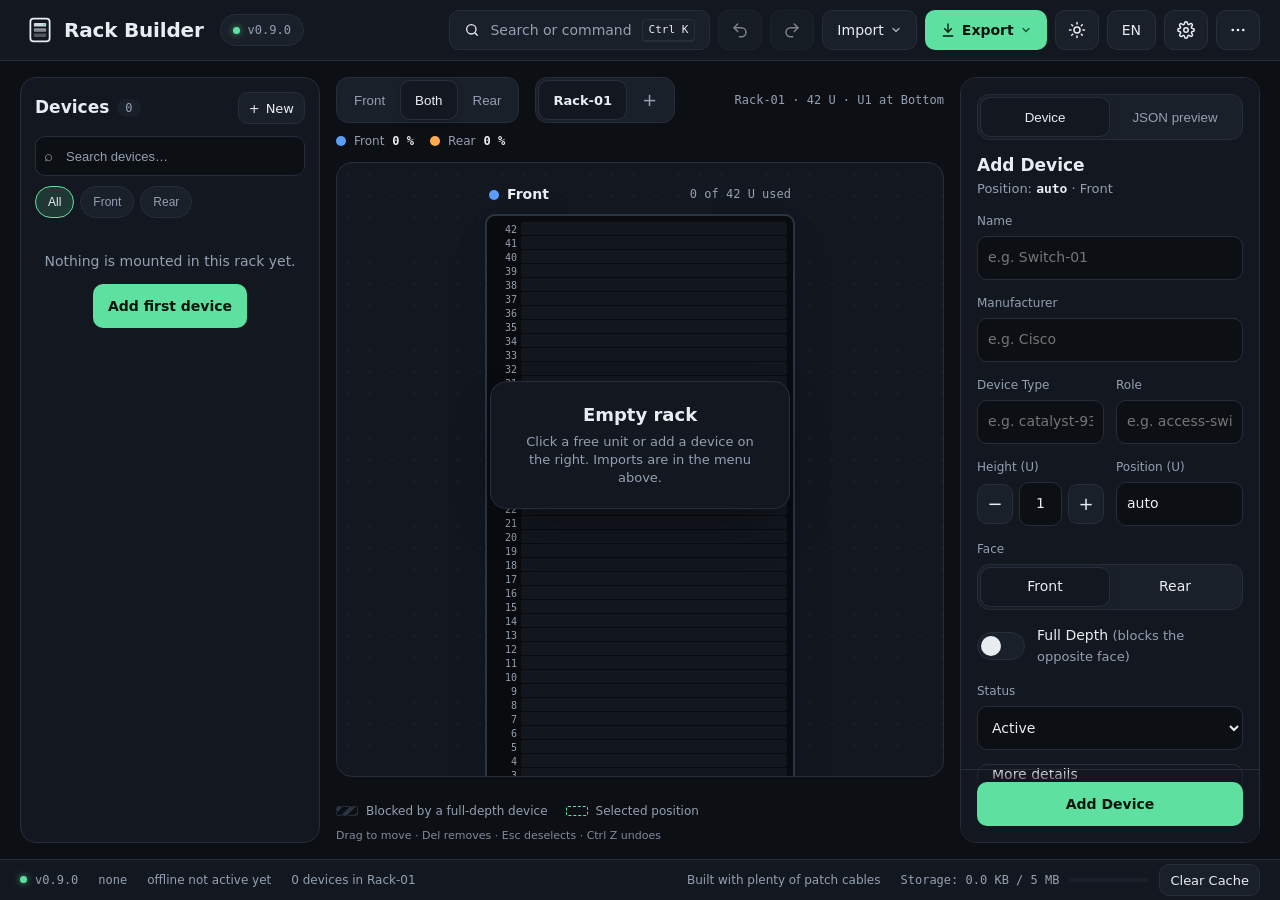
==== commit 30f6f629: "UI-Redesign v0.9.0 "Patchkabel" Neues Design nach Prototyp in Hauptanwendung und Minimalist-Edition:" ====
--- a/index.html
+++ b/index.html
@@ -1,38 +1,182 @@
 <!DOCTYPE html>
-<html lang="en" data-theme="dark">
+<html lang="en" data-theme="dark" data-edition="main">
 <head>
   <meta charset="UTF-8">
   <meta name="viewport" content="width=device-width, initial-scale=1.0">
   <title>Rack Builder</title>
   <link rel="stylesheet" href="css/style.css">
   <link rel="manifest" href="manifest.json">
-  <meta name="theme-color" content="#0f172a">
+  <meta name="theme-color" content="#0c0f14">
 </head>
 <body>
 
 <header class="app-header">
-  <h1>
-    <span class="rack-icon">&#9638;</span>
-    <span data-i18n="app_title">Rack Builder</span>
-    <span class="app-version" data-i18n="version">v0.8.0</span>
-  </h1>
+  <div class="app-brand">
+    <button type="button" class="app-logo" id="app-logo-btn" aria-label="Rack Builder">
+      <svg class="app-logo-mark" width="28" height="28" viewBox="0 0 32 32" fill="none" aria-hidden="true"><rect x="5" y="3" width="22" height="26" rx="3.5" stroke="currentColor" stroke-width="2"/><rect x="9" y="8" width="14" height="4" rx="1" fill="currentColor" opacity=".9"/><rect x="9" y="14" width="14" height="4" rx="1" fill="currentColor" opacity=".55"/><rect x="9" y="20" width="14" height="4" rx="1" fill="currentColor" opacity=".3"/><circle cx="20.5" cy="10" r="1.2" fill="var(--color-accent)"/></svg>
+      <span class="app-logo-text" data-i18n="app_title">Rack Builder</span>
+    </button>
+    <div class="menu-wrap">
+      <button type="button" class="app-version" id="version-btn" data-menu="version-menu" data-i18n-title="ver_chip_title" aria-haspopup="true" aria-expanded="false">
+        <span class="led led--ok"></span><span id="version-chip-text">v0.9.0</span>
+      </button>
+      <div class="menu menu--version" id="version-menu" hidden>
+        <div class="ver-title" data-i18n="ver_title">Loaded version</div>
+        <div class="ver-number mono" id="ver-number">v0.9.0</div>
+        <dl class="ver-grid">
+          <dt data-i18n="ver_source">Source</dt><dd id="ver-source"></dd>
+          <dt data-i18n="ver_cache">Cache</dt><dd class="mono" id="ver-cache"></dd>
+          <dt data-i18n="ver_offline">Offline</dt><dd id="ver-offline"></dd>
+          <dt data-i18n="ver_codename">Codename</dt><dd><button type="button" class="ver-codename mono" id="ver-codename"></button></dd>
+        </dl>
+        <div class="ver-new">
+          <div class="ver-new-title" data-i18n="ver_whatsnew">New in this version</div>
+          <ul>
+            <li data-i18n="ver_new_1"></li>
+            <li data-i18n="ver_new_2"></li>
+            <li data-i18n="ver_new_3"></li>
+          </ul>
+        </div>
+        <div class="ver-foot">
+          <span class="egg-counter"><span data-i18n="ver_eggs">Easter eggs</span> <span class="egg-dots" id="egg-dots"></span> <span id="egg-count">0/5</span></span>
+          <button type="button" class="btn btn-secondary btn-sm" id="ver-reload" data-i18n="ver_reload">Reload</button>
+        </div>
+      </div>
+    </div>
+  </div>
+
   <div class="header-actions">
-    <button class="btn btn-secondary btn-sm sidebar-toggle" id="sidebar-toggle-left" title="Form">&#9776;</button>
-    <button class="btn btn-secondary btn-sm sidebar-toggle" id="sidebar-toggle-right" title="Tools">&#9776;</button>
-    <button class="btn btn-secondary btn-sm" id="undo-btn" data-i18n-title="btn_undo" title="Undo" disabled>&#x21A9;</button>
-    <button class="btn btn-secondary btn-sm" id="redo-btn" data-i18n-title="btn_redo" title="Redo" disabled>&#x21AA;</button>
-    <button class="btn btn-secondary btn-sm" id="lang-btn" title="Switch language / Sprache wechseln">DE</button>
-    <button class="btn btn-secondary btn-sm" id="theme-btn">🌙 Dark</button>
-    <button class="btn btn-secondary btn-sm" id="settings-btn" data-i18n="btn_settings">Settings</button>
-    <button class="btn btn-secondary btn-sm" id="clear-devices-btn" data-i18n="btn_clear_devices">Clear Devices</button>
-    <button class="btn btn-secondary btn-sm" id="reset-all-btn" data-i18n="btn_reset_all">Reset All</button>
+    <button type="button" class="btn btn-secondary header-search" id="cmd-btn" data-i18n-aria="btn_commands" aria-label="Search or command">
+      <svg width="16" height="16" viewBox="0 0 24 24" fill="none" stroke="currentColor" stroke-width="2" stroke-linecap="round" stroke-linejoin="round" aria-hidden="true"><circle cx="11" cy="11" r="7"/><path d="M20 20l-3.5-3.5"/></svg>
+      <span class="header-search-text" data-i18n="btn_commands">Search or command</span><kbd>Ctrl K</kbd>
+    </button>
+    <button type="button" class="btn btn-secondary btn-icon sidebar-toggle" id="sidebar-toggle-left" title="Devices" aria-label="Devices">&#9776;</button>
+    <button type="button" class="btn btn-secondary btn-icon sidebar-toggle" id="sidebar-toggle-right" title="Inspector" aria-label="Inspector">&#9776;</button>
+    <button type="button" class="btn btn-secondary btn-icon" id="undo-btn" data-i18n-title="btn_undo" data-i18n-aria="btn_undo" title="Undo" aria-label="Undo" disabled><svg width="18" height="18" viewBox="0 0 24 24" fill="none" stroke="currentColor" stroke-width="2" stroke-linecap="round" stroke-linejoin="round" aria-hidden="true"><path d="M9 14L4 9l5-5"/><path d="M4 9h10a6 6 0 010 12h-3"/></svg></button>
+    <button type="button" class="btn btn-secondary btn-icon" id="redo-btn" data-i18n-title="btn_redo" data-i18n-aria="btn_redo" title="Redo" aria-label="Redo" disabled><svg width="18" height="18" viewBox="0 0 24 24" fill="none" stroke="currentColor" stroke-width="2" stroke-linecap="round" stroke-linejoin="round" aria-hidden="true"><path d="M15 14l5-5-5-5"/><path d="M20 9H10a6 6 0 000 12h3"/></svg></button>
+
+    <div class="menu-wrap">
+      <button type="button" class="btn btn-secondary" id="import-menu-btn" data-menu="import-menu" aria-haspopup="true" aria-expanded="false"><span data-i18n="btn_import_menu">Import</span><svg class="chev" width="12" height="12" viewBox="0 0 24 24" fill="none" stroke="currentColor" stroke-width="2.6" stroke-linecap="round" stroke-linejoin="round" aria-hidden="true"><path d="M6 9l6 6 6-6"/></svg></button>
+      <div class="menu" id="import-menu" role="menu" hidden>
+        <button type="button" class="menu-item" role="menuitem" id="import-btn" data-i18n="btn_import">Import JSON</button>
+        <input type="file" id="import-file" accept=".json" style="display:none">
+        <button type="button" class="menu-item" role="menuitem" id="import-csv-btn" data-i18n="btn_import_csv">Import CSV</button>
+        <input type="file" id="import-csv-file" accept=".csv" style="display:none">
+        <p class="form-hint menu-hint" data-i18n="import_csv_hint"></p>
+        <button type="button" class="menu-item" role="menuitem" id="load-project-btn" data-i18n="btn_load_project">Load Project</button>
+        <input type="file" id="load-project-file" accept=".json" style="display:none">
+        <div class="menu-sep"></div>
+        <button type="button" class="menu-item" role="menuitem" id="module-import-btn" data-i18n="mi_open_btn">Module import (CSV)…</button>
+      </div>
+    </div>
+
+    <div class="menu-wrap">
+      <button type="button" class="btn btn-primary" id="export-menu-btn" data-menu="export-menu" aria-haspopup="true" aria-expanded="false">
+        <svg width="16" height="16" viewBox="0 0 24 24" fill="none" stroke="currentColor" stroke-width="2" stroke-linecap="round" stroke-linejoin="round" aria-hidden="true"><path d="M12 3v12"/><path d="M7 10l5 5 5-5"/><path d="M5 21h14"/></svg><span data-i18n="btn_export_menu">Export</span><svg class="chev" width="12" height="12" viewBox="0 0 24 24" fill="none" stroke="currentColor" stroke-width="2.6" stroke-linecap="round" stroke-linejoin="round" aria-hidden="true"><path d="M6 9l6 6 6-6"/></svg></button>
+      <div class="menu" id="export-menu" role="menu" hidden>
+        <div class="menu-group" data-i18n="menu_netbox">NetBox</div>
+        <button type="button" class="menu-item" role="menuitem" id="export-json-btn" data-i18n="btn_json">Download JSON</button>
+        <button type="button" class="menu-item" role="menuitem" id="export-yaml-btn" data-i18n="btn_yaml">Download YAML</button>
+        <button type="button" class="menu-item" role="menuitem" id="export-csv-btn" data-i18n="btn_csv">Download CSV</button>
+        <button type="button" class="menu-item" role="menuitem" id="copy-btn" data-i18n="btn_copy">Copy JSON</button>
+        <div class="menu-group" data-i18n="menu_image_print">Image and print</div>
+        <button type="button" class="menu-item" role="menuitem" id="export-png-btn" data-i18n="btn_export_png">Download PNG</button>
+        <button type="button" class="menu-item" role="menuitem" id="print-btn" data-i18n="btn_print">Print / PDF</button>
+        <div class="menu-group" data-i18n="menu_project">Project</div>
+        <button type="button" class="menu-item" role="menuitem" id="save-project-btn" data-i18n="btn_save_project">Save Project</button>
+      </div>
+    </div>
+
+    <button type="button" class="btn btn-secondary btn-icon" id="theme-btn" data-i18n-title="btn_theme_toggle" data-i18n-aria="btn_theme_toggle" title="Switch theme" aria-label="Switch theme">
+      <span class="theme-icon theme-icon--moon"><svg width="18" height="18" viewBox="0 0 24 24" fill="none" stroke="currentColor" stroke-width="2" stroke-linecap="round" stroke-linejoin="round" aria-hidden="true"><path d="M21 12.8A9 9 0 1111.2 3a7 7 0 009.8 9.8z"/></svg></span>
+      <span class="theme-icon theme-icon--sun"><svg width="18" height="18" viewBox="0 0 24 24" fill="none" stroke="currentColor" stroke-width="2" stroke-linecap="round" stroke-linejoin="round" aria-hidden="true"><circle cx="12" cy="12" r="4"/><path d="M12 2v2M12 20v2M4.9 4.9l1.4 1.4M17.7 17.7l1.4 1.4M2 12h2M20 12h2M4.9 19.1l1.4-1.4M17.7 6.3l1.4-1.4"/></svg></span>
+    </button>
+    <button type="button" class="btn btn-secondary" id="lang-btn" title="Switch language / Sprache wechseln">DE</button>
+    <button type="button" class="btn btn-secondary btn-icon" id="settings-btn" data-i18n-title="btn_settings" data-i18n-aria="btn_settings" title="Settings" aria-label="Settings"><svg width="18" height="18" viewBox="0 0 24 24" fill="none" stroke="currentColor" stroke-width="2" stroke-linecap="round" stroke-linejoin="round" aria-hidden="true"><circle cx="12" cy="12" r="3"/><path d="M19.4 15a1.7 1.7 0 00.3 1.8l.1.1a2 2 0 11-2.8 2.8l-.1-.1a1.7 1.7 0 00-1.8-.3 1.7 1.7 0 00-1 1.5V21a2 2 0 11-4 0v-.1a1.7 1.7 0 00-1.1-1.5 1.7 1.7 0 00-1.8.3l-.1.1a2 2 0 11-2.8-2.8l.1-.1a1.7 1.7 0 00.3-1.8 1.7 1.7 0 00-1.5-1H3a2 2 0 110-4h.1a1.7 1.7 0 001.5-1.1 1.7 1.7 0 00-.3-1.8l-.1-.1a2 2 0 112.8-2.8l.1.1a1.7 1.7 0 001.8.3H9a1.7 1.7 0 001-1.5V3a2 2 0 114 0v.1a1.7 1.7 0 001 1.5 1.7 1.7 0 001.8-.3l.1-.1a2 2 0 112.8 2.8l-.1.1a1.7 1.7 0 00-.3 1.8V9a1.7 1.7 0 001.5 1H21a2 2 0 110 4h-.1a1.7 1.7 0 00-1.5 1z"/></svg></button>
+
+    <div class="menu-wrap">
+      <button type="button" class="btn btn-secondary btn-icon" id="more-menu-btn" data-menu="more-menu" aria-haspopup="true" aria-expanded="false" data-i18n-title="btn_more" data-i18n-aria="btn_more" title="More actions" aria-label="More actions">
+        <svg width="18" height="18" viewBox="0 0 24 24" fill="currentColor" aria-hidden="true"><circle cx="5" cy="12" r="1.8"/><circle cx="12" cy="12" r="1.8"/><circle cx="19" cy="12" r="1.8"/></svg></button>
+      <div class="menu" id="more-menu" role="menu" hidden>
+        <a class="menu-item" role="menuitem" href="cablemanager/index.html" id="cablemanager-link" data-i18n="menu_cablemanager">Cable Manager</a>
+        <div class="menu-sep"></div>
+        <button type="button" class="menu-item menu-item--danger" role="menuitem" id="clear-devices-btn" data-i18n="btn_clear_devices">Clear Devices</button>
+        <button type="button" class="menu-item menu-item--danger" role="menuitem" id="reset-all-btn" data-i18n="btn_reset_all">Reset All</button>
+      </div>
+    </div>
   </div>
 </header>
 
 <main class="app-layout">
-  <!-- Left Sidebar: Device Form -->
+  <!-- Left Sidebar: Devices -->
   <aside class="sidebar">
+    <div class="panel-head">
+      <h2><span data-i18n="devices_title">Devices</span> <span class="count-pill" id="device-count">0</span></h2>
+      <button type="button" class="btn btn-secondary btn-sm" id="new-device-btn">+ <span data-i18n="btn_new_device">New</span></button>
+    </div>
+    <div class="device-search-wrap">
+          <input type="text" id="device-search" class="device-search-input" data-i18n-placeholder="device_search_ph" placeholder="Search devices…" autocomplete="off">
+        </div>
+        <div class="chips" id="device-filter" role="group" aria-label="Filter">
+          <button type="button" class="chip on" data-filter="all" data-i18n="filter_all">All</button>
+          <button type="button" class="chip" data-filter="front" data-i18n="face_front">Front</button>
+          <button type="button" class="chip" data-filter="rear" data-i18n="face_rear">Rear</button>
+        </div>
+        <div class="device-list" id="device-list">
+          <!-- Rendered by app.js -->
+        </div>
+  </aside>
+
+  <!-- Center: Rack Visualization -->
+  <section class="rack-container">
+    <div class="rack-toolbar">
+      <div class="seg" id="face-view" role="group" aria-label="Rack face">
+        <button type="button" data-view="front" data-i18n="view_front">Front</button>
+        <button type="button" class="on" data-view="both" data-i18n="view_both">Both</button>
+        <button type="button" data-view="rear" data-i18n="view_rear">Rear</button>
+      </div>
+      <div id="rack-tabs"></div>
+      <span class="rack-toolbar__spacer"></span>
+      <span class="stat mono" id="rack-info"></span>
+      <span class="stat"><i class="face-dot face-dot--front"></i><span data-i18n="face_front">Front</span> <b class="mono" id="stat-front">0 %</b></span>
+      <span class="stat"><i class="face-dot face-dot--rear"></i><span data-i18n="face_rear">Rear</span> <b class="mono" id="stat-rear">0 %</b></span>
+    </div>
+    <div id="rack-utilization" style="display:none">
+      <div class="util-bar-wrap">
+        <div class="util-bar-front" id="util-bar-front"></div>
+        <div class="util-bar-rear" id="util-bar-rear"></div>
+      </div>
+      <span id="util-label"></span>
+    </div>
+    <div class="rack-controls">
+      <span class="rack-name" id="rack-name-display">Rack-01</span>
+      <span class="rack-stats" id="rack-stats"></span>
+    </div>
+    <div class="rack-stage">
+      <div class="rack" id="rack-view">
+        <!-- Rendered by rack-view.js -->
+      </div>
+      <div class="rack-empty" id="rack-empty" hidden>
+        <div class="rack-empty__title" data-i18n="rack_empty_title">Empty rack</div>
+        <div class="rack-empty__text" data-i18n="rack_empty_text">Click a free unit or add a device on the right. Imports are in the menu above.</div>
+      </div>
+    </div>
+    <div class="rack-legend">
+      <span><i class="lg lg--hatch"></i><span data-i18n="leg_blocked">Blocked by a full-depth device</span></span>
+      <span><i class="lg lg--sel"></i><span data-i18n="leg_selected">Selected position</span></span>
+      <span data-i18n="leg_hint">Drag to move · Del removes · Esc deselects · Ctrl Z undoes</span>
+    </div>
+  </section>
+
+  <!-- Right Sidebar: Inspector (device form) -->
+  <aside class="sidebar-right">
+    <div class="seg inspector-tabs" role="group" aria-label="Inspector">
+      <button type="button" class="on" id="insp-tab-dev" data-i18n="insp_device">Device</button>
+      <button type="button" id="insp-tab-json" data-i18n="insp_json">JSON preview</button>
+    </div>
+    <div id="inspector-detail" class="inspector-detail"></div>
     <h2 id="form-title" data-i18n="add_device">Add Device</h2>
+    <div id="form-sub" class="form-sub"></div>
     <div id="form-message"></div>
     <form id="device-form" autocomplete="off">
       <div class="form-group">
@@ -56,10 +200,14 @@
         </div>
       </div>
 
-      <div class="form-row">
+      <div class="form-row form-row--end">
         <div class="form-group">
           <label for="dev-height" data-i18n="label_height">Height (U)</label>
-          <input type="number" id="dev-height" min="1" max="20" value="1">
+          <div class="stepper">
+            <button type="button" class="btn btn-secondary btn-icon" data-step="-1" data-target="dev-height" data-i18n-aria="aria_dec" aria-label="Decrease">&minus;</button>
+            <input type="number" id="dev-height" min="1" max="20" value="1">
+            <button type="button" class="btn btn-secondary btn-icon" data-step="1" data-target="dev-height" data-i18n-aria="aria_inc" aria-label="Increase">+</button>
+          </div>
         </div>
         <div class="form-group">
           <label for="dev-position" data-i18n="label_position">Position (U)</label>
@@ -75,10 +223,10 @@
         </div>
       </div>
 
-      <div class="form-group">
+      <div class="form-group form-group--toggle">
         <label class="form-checkbox-label">
           <input type="checkbox" id="dev-full-depth">
-          <span data-i18n="label_full_depth">Full Depth</span>
+          <span><span data-i18n="label_full_depth">Full Depth</span> <span class="form-hint" data-i18n="full_depth_hint">(blocks the opposite face)</span></span>
         </label>
       </div>
 
@@ -93,38 +241,45 @@
         </select>
       </div>
 
-      <div class="form-row">
-        <div class="form-group">
-          <label for="dev-serial" data-i18n="label_serial">Serial</label>
-          <input type="text" id="dev-serial" data-i18n-placeholder="ph_serial" placeholder="Optional">
-        </div>
-        <div class="form-group">
-          <label for="dev-asset" data-i18n="label_asset_tag">Asset Tag</label>
-          <input type="text" id="dev-asset" data-i18n-placeholder="ph_asset" placeholder="Optional">
-        </div>
-      </div>
-
-      <div class="form-group">
-        <label for="dev-color" data-i18n="label_color">Color</label>
-        <input type="color" id="dev-color" value="#3b82f6">
-      </div>
-
-      <div class="form-group">
-        <label for="dev-comments" data-i18n="label_comments">Comments</label>
-        <textarea id="dev-comments"></textarea>
-      </div>
+      <details class="form-more" id="form-more">
+        <summary class="form-fold"><span><span data-i18n="form_more">More details</span> <span class="form-hint" data-i18n="form_more_hint">Serial, asset tag, color, comments</span></span><i class="form-fold__mark" aria-hidden="true"></i></summary>
+        <div class="form-more__body">
+          <div class="form-row">
+            <div class="form-group">
+              <label for="dev-serial" data-i18n="label_serial">Serial</label>
+              <input type="text" id="dev-serial" data-i18n-placeholder="ph_serial" placeholder="Optional">
+            </div>
+            <div class="form-group">
+              <label for="dev-asset" data-i18n="label_asset_tag">Asset Tag</label>
+              <input type="text" id="dev-asset" data-i18n-placeholder="ph_asset" placeholder="Optional">
+            </div>
+          </div>
+          <div class="form-group">
+            <label for="dev-color" data-i18n="label_color">Color</label>
+            <input type="color" id="dev-color" value="#3b82f6">
+          </div>
+          <div class="form-group">
+            <label for="dev-comments" data-i18n="label_comments">Comments</label>
+            <textarea id="dev-comments"></textarea>
+          </div>
+        </div>
+      </details>
 
       <!-- Bulk Section -->
       <div class="bulk-section">
         <label class="form-checkbox-label bulk-toggle-label" id="bulk-toggle">
           <input type="checkbox" id="bulk-checkbox">
-          <span data-i18n="bulk_creation">Bulk Creation</span>
+          <span><span data-i18n="bulk_creation">Bulk Creation</span> <span class="form-hint" data-i18n="bulk_hint_short">several at once</span></span>
         </label>
         <div class="bulk-content" id="bulk-content">
-          <div class="form-row">
+          <div class="form-row form-row--end">
             <div class="form-group">
               <label for="bulk-qty" data-i18n="bulk_quantity">Quantity</label>
-              <input type="number" id="bulk-qty" min="2" max="100" value="2">
+              <div class="stepper">
+                <button type="button" class="btn btn-secondary btn-icon" data-step="-1" data-target="bulk-qty" data-i18n-aria="aria_dec" aria-label="Decrease">&minus;</button>
+                <input type="number" id="bulk-qty" min="2" max="100" value="2">
+                <button type="button" class="btn btn-secondary btn-icon" data-step="1" data-target="bulk-qty" data-i18n-aria="aria_inc" aria-label="Increase">+</button>
+              </div>
             </div>
             <div class="form-group">
               <label for="bulk-numbering" data-i18n="bulk_numbering">Numbering</label>
@@ -132,6 +287,7 @@
                 <option value="numeric" data-i18n="bulk_numeric">Numeric (1, 2, 3…)</option>
                 <option value="alpha" data-i18n="bulk_alpha">Alpha (A, B, C…)</option>
               </select>
+              <div class="seg seg--sel" id="bulk-numbering-seg" role="group"><button type="button" data-val="numeric">1 2 3</button><button type="button" data-val="alpha">A B C</button></div>
             </div>
           </div>
           <div class="form-group">
@@ -161,66 +317,6 @@
         <button type="button" class="btn btn-secondary btn-block" id="form-cancel-btn" data-i18n="btn_cancel_edit" style="display:none; margin-top:6px;">Cancel Edit</button>
       </div>
     </form>
-  </aside>
-
-  <!-- Center: Rack Visualization -->
-  <section class="rack-container">
-    <div id="rack-tabs"></div>
-    <div id="rack-utilization" style="display:none">
-      <div class="util-bar-wrap">
-        <div class="util-bar-front" id="util-bar-front"></div>
-        <div class="util-bar-rear" id="util-bar-rear"></div>
-      </div>
-      <span id="util-label"></span>
-    </div>
-    <div class="rack-controls">
-      <span class="rack-name" id="rack-name-display">Rack-01</span>
-      <span class="rack-info" id="rack-info"></span>
-      <span class="rack-stats" id="rack-stats"></span>
-    </div>
-    <div class="rack" id="rack-view">
-      <!-- Rendered by rack-view.js -->
-    </div>
-  </section>
-
-  <!-- Right Sidebar: Export + Device List -->
-  <aside class="sidebar-right">
-    <!-- Accordion: NetBox Export -->
-    <details class="sidebar-accordion" open>
-      <summary class="sidebar-accordion-header" data-i18n="export_netbox">NetBox Export</summary>
-      <div class="sidebar-accordion-body">
-        <button class="btn btn-success btn-block" id="export-json-btn" data-i18n="btn_json">Download JSON</button>
-        <button class="btn btn-secondary btn-block" id="export-yaml-btn" data-i18n="btn_yaml">Download YAML</button>
-        <button class="btn btn-secondary btn-block" id="export-csv-btn" data-i18n="btn_csv">Download CSV</button>
-        <button class="btn btn-secondary btn-block" id="copy-btn" data-i18n="btn_copy">Copy JSON</button>
-        <button class="btn btn-secondary btn-block" id="export-png-btn" data-i18n="btn_export_png">Download PNG</button>
-        <button class="btn btn-secondary btn-block" id="print-btn" data-i18n="btn_print">Print / PDF</button>
-      </div>
-    </details>
-
-    <!-- Accordion: Project Save / Load -->
-    <details class="sidebar-accordion">
-      <summary class="sidebar-accordion-header" data-i18n="export_project">Project Save / Load</summary>
-      <div class="sidebar-accordion-body">
-        <button class="btn btn-primary btn-block" id="save-project-btn" data-i18n="btn_save_project">Save Project</button>
-        <button class="btn btn-secondary btn-block" id="load-project-btn" data-i18n="btn_load_project">Load Project</button>
-        <input type="file" id="load-project-file" accept=".json" style="display:none">
-      </div>
-    </details>
-
-    <!-- Accordion: NetBox Import -->
-    <details class="sidebar-accordion">
-      <summary class="sidebar-accordion-header" data-i18n="import_title">NetBox Import</summary>
-      <div class="sidebar-accordion-body">
-        <button class="btn btn-secondary btn-block" id="import-btn" data-i18n="btn_import">Import JSON</button>
-        <input type="file" id="import-file" accept=".json" style="display:none">
-        <button class="btn btn-secondary btn-block" id="module-import-btn" data-i18n="mi_open_btn">Module import (CSV)…</button>
-        <button class="btn btn-secondary btn-block" id="import-csv-btn" data-i18n="btn_import_csv" style="margin-top:6px">Import CSV</button>
-        <input type="file" id="import-csv-file" accept=".csv" style="display:none">
-        <p class="form-hint" data-i18n="import_csv_hint" style="margin-top:6px"></p>
-      </div>
-    </details>
-
     <!-- Accordion: JSON Preview -->
     <details class="sidebar-accordion">
       <summary class="sidebar-accordion-header" id="json-preview-toggle" data-i18n="btn_json_preview">Live JSON Preview</summary>
@@ -228,37 +324,24 @@
         <pre class="json-preview" id="json-preview"></pre>
       </div>
     </details>
-
-    <!-- Accordion: Device List -->
-    <details class="sidebar-accordion">
-      <summary class="sidebar-accordion-header">
-        <span data-i18n="devices_title">Devices</span> (<span id="device-count">0</span>)
-      </summary>
-      <div class="sidebar-accordion-body">
-        <div class="device-search-wrap">
-          <input type="text" id="device-search" class="device-search-input" data-i18n-placeholder="device_search_ph" placeholder="Search devices…" autocomplete="off">
-        </div>
-        <div class="device-list" id="device-list">
-          <!-- Rendered by app.js -->
-        </div>
-      </div>
-    </details>
-
-    <!-- Accordion: Storage -->
-    <details class="sidebar-accordion" open>
-      <summary class="sidebar-accordion-header" data-i18n="storage_usage">Storage</summary>
-      <div class="sidebar-accordion-body">
-        <div class="storage-indicator" id="storage-indicator">
-          <div class="storage-label">
-            <span data-i18n="storage_usage">Storage</span>: <span id="storage-usage-text">0 KB / 5 MB</span>
-          </div>
-          <div class="storage-bar"><div class="storage-bar-fill" id="storage-bar-fill"></div></div>
-          <button class="btn btn-secondary btn-sm" id="clear-cache-btn" data-i18n="btn_clear_cache">Clear Cache</button>
-        </div>
-      </div>
-    </details>
   </aside>
 </main>
+
+<footer class="app-status" id="app-status">
+  <span class="status-item status-version"><span class="led led--ok"></span><span class="mono" id="status-version-text">v0.9.0</span></span>
+  <span class="status-item mono" id="status-cache"></span>
+  <span class="status-item" id="status-offline"></span>
+  <span class="status-item" id="status-devices"></span>
+  <span class="status-spacer"></span>
+  <button type="button" class="status-credit" id="egg-cable-btn" data-i18n="foot_credit">Built with plenty of patch cables</button>
+  <div class="storage-indicator" id="storage-indicator">
+    <div class="storage-label">
+      <span data-i18n="storage_usage">Storage</span>: <span id="storage-usage-text">0 KB / 5 MB</span>
+    </div>
+    <div class="storage-bar"><div class="storage-bar-fill" id="storage-bar-fill"></div></div>
+    <button type="button" class="btn btn-secondary btn-sm" id="clear-cache-btn" data-i18n="btn_clear_cache">Clear Cache</button>
+  </div>
+</footer>
 
 <!-- Import Preview Dialog -->
 <dialog id="import-preview-dialog">
@@ -337,7 +420,8 @@
     <div id="mi-pv-file-issues"></div>
     <div id="mi-pv-row-issues"></div>
     <div class="mi-pv-controls">
-      <label class="form-checkbox-label"><input type="checkbox" id="mi-pv-errors-only"><span data-i18n="mi_pv_errors_only">Errors only</span></label>
+      <label class="mi-pv-filter"><span data-i18n="mi_pv_filter_label">Show</span>
+        <select id="mi-pv-filter"><option value="all">All</option><option value="errors">Errors</option><option value="warnings">Warnings</option></select></label>
       <div id="mi-pv-legend" class="mi-legend"></div>
     </div>
     <div id="mi-pv-cards" class="mi-cards"></div>
@@ -387,13 +471,14 @@
 <!-- Settings Modal -->
 <dialog id="settings-modal">
   <h2 data-i18n="settings_title">Rack Settings</h2>
-  <form id="settings-form">
+  <form id="settings-form" novalidate>
     <!-- Tab Navigation -->
     <div class="modal-tabs" role="tablist">
       <span class="modal-tab-indicator" aria-hidden="true"></span>
       <button type="button" class="modal-tab active" data-tab="rack" data-i18n="tab_rack">Rack</button>
       <button type="button" class="modal-tab" data-tab="netbox" data-i18n="tab_netbox">NetBox</button>
       <button type="button" class="modal-tab" data-tab="shortcuts" data-i18n="tab_shortcuts">Shortcuts</button>
+      <button type="button" class="modal-tab" data-tab="data" data-i18n="tab_data">Data &amp; version</button>
     </div>
 
     <!-- Panels wrapper (height animates) -->
@@ -401,12 +486,14 @@
 
     <!-- Tab: Rack -->
     <div class="modal-tab-panel active" id="tab-panel-rack">
+      <div class="set-head"><h3 data-i18n="tab_rack">Rack</h3><p data-i18n="set_rack_desc">Applies to export files and the workspace view.</p></div>
       <!-- Multi-Rack Toggle -->
       <div class="form-group">
         <label class="form-checkbox-label">
           <input type="checkbox" id="setting-multi-rack">
           <span data-i18n="setting_multi_rack">Multi-Rack Mode</span>
         </label>
+        <p class="settings-section-desc" data-i18n="set_multi_desc">Manage racks as tabs in the same project</p>
       </div>
 
       <!-- Shared fields (site, location) -->
@@ -460,6 +547,7 @@
 
     <!-- Tab: NetBox -->
     <div class="modal-tab-panel" id="tab-panel-netbox">
+      <div class="set-head"><h3>NetBox</h3></div>
 
       <!-- Mode selector -->
       <div class="netbox-mode-selector">
@@ -565,12 +653,32 @@
 
     <!-- Tab: Shortcuts -->
     <div class="modal-tab-panel" id="tab-panel-shortcuts">
+      <div class="set-head"><h3 data-i18n="tab_shortcuts">Shortcuts</h3><p data-i18n="set_keys_desc">Click a shortcut to record a new one. Conflicts are flagged.</p></div>
       <div class="shortcuts-section">
         <div id="shortcuts-list"></div>
         <button type="button" class="btn btn-secondary btn-sm" id="shortcuts-reset-btn" style="margin-top:8px" data-i18n="shortcut_reset">Reset defaults</button>
       </div>
     </div>
 
+    <!-- Tab: Data & version -->
+    <div class="modal-tab-panel" id="tab-panel-data">
+      <div class="set-head"><h3 data-i18n="tab_data">Data &amp; version</h3><p data-i18n="set_data_desc">What is stored locally in the browser and which version is running.</p></div>
+      <dl class="set-facts">
+        <dt data-i18n="set_data_version">Version</dt><dd id="set-ver-number">–</dd>
+        <dt data-i18n="set_data_cache">Cache</dt><dd id="set-ver-cache">–</dd>
+        <dt data-i18n="set_data_offline">Offline</dt><dd id="set-ver-offline">–</dd>
+      </dl>
+      <div class="set-storage">
+        <div class="set-storage-row"><strong data-i18n="storage_usage">Storage</strong><span id="set-storage-text">–</span></div>
+        <div class="storage-bar"><div class="storage-bar-fill" id="set-storage-fill"></div></div>
+      </div>
+      <div class="set-actions">
+        <button type="button" class="btn btn-secondary" id="set-clear-cache" data-i18n="btn_clear_cache">Clear Cache</button>
+        <button type="button" class="btn btn-secondary set-danger" id="set-clear-devices" data-i18n="btn_clear_devices">Clear Devices</button>
+        <button type="button" class="btn btn-secondary set-danger" id="set-reset-all" data-i18n="btn_reset_all">Reset All</button>
+      </div>
+    </div>
+
     </div><!-- /.modal-panels-wrap -->
 
     <div class="dialog-actions">
@@ -580,6 +688,44 @@
   </form>
 </dialog>
 
+<!-- New rack dialog -->
+<dialog id="rack-new-modal" class="rack-new">
+  <form id="rack-new-form" novalidate>
+    <h2 id="rn-title" data-i18n="rack_new_title">New rack</h2>
+    <p class="settings-section-desc" id="rn-desc" data-i18n="rack_new_desc">Name it, choose its height and which end counts as U1.</p>
+    <div class="form-group">
+      <label for="rn-name" data-i18n="setting_name">Rack Name</label>
+      <input type="text" id="rn-name" autocomplete="off" maxlength="40">
+    </div>
+    <div class="form-group">
+      <label for="rn-units" data-i18n="setting_units">Total Units (U)</label>
+      <div class="stepper">
+        <button type="button" class="btn btn-secondary btn-icon" data-step="-1" data-target="rn-units" data-i18n-aria="aria_dec" aria-label="Decrease">&minus;</button>
+        <input type="number" id="rn-units" min="1" max="60" value="42">
+        <button type="button" class="btn btn-secondary btn-icon" data-step="1" data-target="rn-units" data-i18n-aria="aria_inc" aria-label="Increase">+</button>
+      </div>
+    </div>
+    <div class="form-group">
+      <label data-i18n="setting_direction">Numbering Direction</label>
+      <div class="seg seg--sel" id="rn-dir" role="group">
+        <button type="button" data-val="bottom-to-top" data-i18n="dir_bottom">U1 at Bottom</button>
+        <button type="button" data-val="top-to-bottom" data-i18n="dir_top">U1 at Top</button>
+      </div>
+    </div>
+    <div class="dialog-actions">
+      <button type="button" class="btn btn-secondary set-danger" id="rn-delete" hidden data-i18n="rack_delete">Delete rack</button>
+      <button type="button" class="btn btn-secondary" id="rn-cancel" data-i18n="btn_dialog_cancel">Cancel</button>
+      <button type="submit" class="btn btn-primary" id="rn-submit" data-i18n="rack_create">Create rack</button>
+    </div>
+  </form>
+</dialog>
+
+<!-- Command Palette -->
+<dialog id="command-palette" class="palette" aria-label="Command palette">
+  <input type="text" id="cmd-input" class="palette-input" data-i18n-placeholder="cmd_placeholder" placeholder="Search devices or type a command" autocomplete="off" role="combobox" aria-expanded="true" aria-controls="cmd-list">
+  <div id="cmd-list" class="palette-list" role="listbox"></div>
+</dialog>
+
 <div id="sidebar-backdrop"></div>
 
 <script type="module" src="js/app.js"></script>
--- a/css/style.css
+++ b/css/style.css
@@ -1,37 +1,62 @@
 /* Rack Builder — Dark Theme */
 
 :root {
-  --bg-primary: #0f172a;
-  --bg-secondary: #1e293b;
-  --bg-tertiary: #334155;
-  --bg-rack: #0a0a0a;
-  --bg-rack-cell: #1a1a1a;
-  --color-front: #3b82f6;
-  --color-front-light: #60a5fa;
-  --color-rear: #f97316;
-  --color-rear-light: #fb923c;
-  --color-text: #e2e8f0;
-  --color-text-muted: #94a3b8;
-  --color-border: #334155;
-  --color-warning: #ef4444;
-  --color-success: #22c55e;
-  --color-accent: #6366f1;
+  --bg-primary: #0c0f14;
+  --bg-secondary: #131820;
+  --bg-tertiary: #1a2029;
+  --bg-rack: #090b0f;
+  --bg-rack-cell: #12171e;
+  --color-front: #5b9cff;
+  --color-front-light: #8dbaff;
+  --color-rear: #ffab4a;
+  --color-rear-light: #ffc27d;
+  --color-text: #e9edf2;
+  --color-text-muted: #93a0b2;
+  --color-border: #262e3b;
+  --color-warning: #ff7a7a;
+  --color-success: #5ee0a0;
+  --color-accent: #5ee0a0;
+  --color-on-accent: #06150d;
+  --color-danger-solid: #d93a3a;
+  --rack-line: #2b3443;
+  --rack-cell-line: #1b222c;
+  --hatch: #2a3342;
+  --dot: #1b222d;
   --unit-height: 28px;
   --rack-width: 260px;
   --sidebar-width: 360px;
-  --radius: 6px;
+  --sidebar-left-width: 300px;
+  --radius: 10px;
+  --header-h: 64px;
+  --status-h: 40px;
+  --font-ui: 'Segoe UI Variable Text', 'Segoe UI', system-ui, -apple-system, Roboto, sans-serif;
+  --font-display: 'Segoe UI Variable Display', 'Segoe UI Semibold', 'Segoe UI', system-ui, sans-serif;
+  --font-mono: 'Cascadia Mono', ui-monospace, 'SF Mono', Consolas, monospace;
 }
 
 /* Light theme overrides */
 [data-theme="light"] {
-  --bg-primary: #f1f5f9;
+  --bg-primary: #eceff3;
   --bg-secondary: #ffffff;
-  --bg-tertiary: #e2e8f0;
-  --bg-rack: #cbd5e1;
-  --bg-rack-cell: #e8edf2;
-  --color-text: #1e293b;
-  --color-text-muted: #64748b;
-  --color-border: #cbd5e1;
+  --bg-tertiary: #f1f3f7;
+  --bg-rack: #dfe4ea;
+  --bg-rack-cell: #edf0f4;
+  --color-front: #1f62d1;
+  --color-front-light: #1f62d1;
+  --color-rear: #b35a00;
+  --color-rear-light: #b35a00;
+  --color-text: #141922;
+  --color-text-muted: #566174;
+  --color-border: #d6dbe3;
+  --color-warning: #c42b2b;
+  --color-success: #0c8a55;
+  --color-accent: #0c8a55;
+  --color-on-accent: #ffffff;
+  --color-danger-solid: #c42b2b;
+  --rack-line: #aab3c0;
+  --rack-cell-line: #d3d9e1;
+  --hatch: #c3cad5;
+  --dot: #dde2e9;
 }
 
 [data-theme="light"] .rack {
@@ -2020,3 +2045,871 @@
   .mi-steps li em { display: none; }
   .mi-narrow { flex-basis: 70px; }
 }
+
+/* Module import: warnings (amber) next to errors (red) */
+.message-warning { background: rgba(245, 158, 11, 0.15); color: #fcd34d; border: 1px solid rgba(245, 158, 11, 0.35); }
+.mi-summary.mi-has-warnings { color: #f59e0b; }
+.mi-card--warning { border-color: #f59e0b; box-shadow: 0 0 0 1px rgba(245, 158, 11, 0.3); }
+.mi-card-warnings { margin: 0 0 8px; padding-left: 18px; font-size: 12px; color: #fcd34d; }
+.mi-pv-filter { display: inline-flex; align-items: center; gap: 8px; font-size: 13px; color: var(--color-text-muted); }
+.mi-pv-filter select {
+  padding: 6px 8px;
+  background: var(--bg-primary);
+  border: 1px solid var(--color-border);
+  border-radius: var(--radius);
+  color: var(--color-text);
+  font-size: 13px;
+  font-family: inherit;
+}
+[data-theme="light"] #module-import-dialog .message-warning,
+[data-theme="light"] .mi-card-warnings { color: #b45309; }
+[data-theme="light"] .mi-summary.mi-has-warnings { color: #b45309; }
+
+/* ═══════════════════════════════════════════════════════════════════════════
+   Redesign layer (v0.9) — tokens above, components below.
+   Uses system fonts only: the app stays dependency-free and works offline.
+   ═══════════════════════════════════════════════════════════════════════════ */
+
+body {
+  font-family: var(--font-ui);
+  font-size: 14px;
+  line-height: 1.4;
+  height: 100vh;
+  display: flex;
+  flex-direction: column;
+  overflow: hidden;
+}
+
+:focus-visible {
+  outline: 2px solid var(--color-accent);
+  outline-offset: 2px;
+}
+
+.mono { font-family: var(--font-mono); }
+
+/* ── Buttons ─────────────────────────────────────────────────────────────── */
+
+.btn {
+  min-height: 40px;
+  padding: 0 14px;
+  border: 1px solid transparent;
+  border-radius: var(--radius);
+  font-size: 14px;
+  white-space: nowrap;
+}
+.btn-sm { min-height: 32px; padding: 0 10px; font-size: 13px; }
+.btn-icon { width: 40px; padding: 0; }
+.btn-primary { background: var(--color-accent); color: var(--color-on-accent); font-weight: 600; }
+.btn-primary:hover:not(:disabled) { background: var(--color-accent); filter: brightness(1.08); }
+.btn-success { background: var(--color-accent); color: var(--color-on-accent); font-weight: 600; }
+.btn-success:hover:not(:disabled) { background: var(--color-accent); filter: brightness(1.08); }
+.btn-danger { background: var(--color-danger-solid); color: #fff; }
+.btn-danger:hover:not(:disabled) { background: var(--color-danger-solid); filter: brightness(1.1); }
+.btn-secondary { background: var(--bg-tertiary); color: var(--color-text); border-color: var(--color-border); }
+.btn-secondary:hover:not(:disabled) { background: var(--bg-tertiary); border-color: var(--color-text-muted); }
+
+/* ── Header ──────────────────────────────────────────────────────────────── */
+
+.app-header {
+  flex: none;
+  flex-wrap: wrap;
+  gap: 10px 16px;
+  padding: 10px 20px;
+  position: relative;
+  z-index: 30;
+}
+.app-brand { display: flex; align-items: center; gap: 10px; }
+.app-logo {
+  display: inline-flex; align-items: center; gap: 10px;
+  background: none; border: 0; color: var(--color-text); cursor: pointer;
+  padding: 4px 6px; border-radius: var(--radius); min-height: 40px;
+  font-family: var(--font-display);
+}
+.app-logo-text { font-size: 20px; font-weight: 700; letter-spacing: -0.01em; }
+.app-version {
+  display: inline-flex; align-items: center; gap: 8px;
+  min-height: 32px; padding: 0 12px; margin: 0;
+  border-radius: 999px; border: 1px solid var(--color-border);
+  background: var(--bg-tertiary); color: var(--color-text-muted);
+  font-family: var(--font-mono); font-size: 12px; font-weight: 400; cursor: pointer;
+  vertical-align: baseline;
+}
+.app-version:hover { color: var(--color-text); border-color: var(--color-text-muted); }
+.header-actions { flex-wrap: wrap; align-items: center; gap: 8px; margin-left: auto; }
+.header-search { gap: 10px; }
+.header-search .header-search-text { color: var(--color-text-muted); }
+.header-search kbd { font-size: 11px; }
+.btn .chev { opacity: 0.7; }
+
+.led {
+  display: inline-block; width: 7px; height: 7px; border-radius: 50%;
+  background: var(--color-text-muted); flex: none;
+}
+.led--ok { background: var(--color-accent); box-shadow: 0 0 6px color-mix(in srgb, var(--color-accent) 70%, transparent); }
+.led--warn { background: var(--color-rear); box-shadow: 0 0 6px color-mix(in srgb, var(--color-rear) 70%, transparent); }
+
+/* Theme icon: show the target theme */
+#theme-btn .theme-icon { display: none; }
+[data-theme="dark"] #theme-btn .theme-icon--sun { display: inline-flex; }
+[data-theme="light"] #theme-btn .theme-icon--moon { display: inline-flex; }
+
+/* ── Menus and the version popover ───────────────────────────────────────── */
+
+.menu-wrap { position: relative; }
+.menu {
+  position: absolute; top: calc(100% + 8px); right: 0; z-index: 60;
+  min-width: 250px; padding: 6px;
+  background: var(--bg-secondary); border: 1px solid var(--color-border);
+  border-radius: 14px; box-shadow: 0 24px 48px -16px rgba(0, 0, 0, 0.55);
+}
+.menu[hidden] { display: none; }
+.menu-item {
+  display: flex; align-items: center; justify-content: space-between; gap: 12px;
+  width: 100%; min-height: 40px; padding: 0 12px;
+  border: 0; border-radius: 9px; background: transparent;
+  color: var(--color-text); font: inherit; font-size: 14px; text-align: left; text-decoration: none; cursor: pointer;
+}
+.menu-item:hover, .menu-item:focus-visible { background: var(--bg-tertiary); outline-offset: -2px; }
+.menu-item--danger { color: var(--color-warning); }
+.menu-group { padding: 10px 12px 4px; font-size: 11px; font-weight: 600; letter-spacing: 0.06em; text-transform: uppercase; color: var(--color-text-muted); }
+.menu-sep { height: 1px; background: var(--color-border); margin: 6px 4px; }
+.menu-hint { padding: 0 12px 6px; font-size: 12px; color: var(--color-text-muted); max-width: 270px; }
+.menu-hint:empty { display: none; }
+
+.menu--version { left: 0; right: auto; width: 340px; padding: 16px; }
+.ver-title { font-family: var(--font-display); font-size: 15px; font-weight: 700; margin-bottom: 2px; }
+.ver-number { font-size: 24px; font-weight: 500; margin-bottom: 12px; }
+.ver-grid { display: grid; grid-template-columns: auto 1fr; gap: 8px 14px; font-size: 13px; margin: 0 0 14px; }
+.ver-grid dt { color: var(--color-text-muted); }
+.ver-grid dd { margin: 0; min-width: 0; overflow-wrap: anywhere; }
+.ver-codename { background: none; border: 0; padding: 0; color: var(--color-text); font-size: 13px; cursor: pointer; text-align: left; }
+.ver-new { border-top: 1px solid var(--color-border); padding-top: 12px; margin-bottom: 12px; }
+.ver-new-title { font-size: 12px; font-weight: 600; color: var(--color-text-muted); margin-bottom: 6px; }
+.ver-new ul { margin: 0; padding-left: 18px; font-size: 13px; display: flex; flex-direction: column; gap: 4px; }
+.ver-foot { display: flex; align-items: center; justify-content: space-between; gap: 12px; }
+.egg-counter { display: inline-flex; align-items: center; gap: 8px; font-size: 12px; color: var(--color-text-muted); }
+.egg-dots { display: inline-flex; gap: 4px; }
+.egg-dot { width: 8px; height: 8px; border-radius: 50%; border: 1.5px solid var(--color-text-muted); }
+.egg-dot.found { background: var(--color-accent); border-color: var(--color-accent); }
+
+/* ── Layout ──────────────────────────────────────────────────────────────── */
+
+.app-layout { flex: 1 1 0; min-height: 0; height: auto; }
+.sidebar { width: var(--sidebar-left-width); min-width: var(--sidebar-left-width); }
+.sidebar, .sidebar-right { background: var(--bg-secondary); }
+
+.sidebar h2, .sidebar-right h2 {
+  font-family: var(--font-display);
+  font-size: 17px; font-weight: 700; text-transform: none; letter-spacing: 0;
+  color: var(--color-text); margin-bottom: 12px;
+}
+.panel-head { display: flex; align-items: center; justify-content: space-between; gap: 8px; margin-bottom: 12px; }
+.panel-head h2 { margin: 0; display: flex; align-items: center; gap: 8px; }
+.count-pill {
+  font-family: var(--font-mono); font-size: 12px; font-weight: 400;
+  color: var(--color-text-muted); background: var(--bg-tertiary);
+  border-radius: 999px; padding: 1px 8px;
+}
+
+/* Device list */
+.device-search-wrap { margin-bottom: 10px; }
+.device-search-input { min-height: 40px; border-radius: var(--radius); }
+.device-list { display: flex; flex-direction: column; gap: 2px; }
+.device-list-item {
+  min-height: 44px; padding: 6px 10px; border-radius: var(--radius);
+  border: 1px solid transparent; background: transparent;
+}
+.device-list-item:hover { background: var(--bg-tertiary); }
+.device-list-item.selected { background: color-mix(in srgb, var(--color-accent) 14%, var(--bg-secondary)); border-color: var(--color-accent); }
+.device-list-item .device-color { width: 10px; height: 26px; border-radius: 3px; }
+.device-list-item .device-pos { font-family: var(--font-mono); font-size: 11.5px; }
+
+.egg-teapot { text-align: center; padding: 18px 8px; color: var(--color-accent); display: flex; flex-direction: column; align-items: center; gap: 6px; }
+.egg-teapot[hidden] { display: none; }
+.egg-teapot strong { font-family: var(--font-display); font-size: 16px; color: var(--color-text); }
+.egg-teapot span { font-size: 13px; color: var(--color-text-muted); }
+
+/* Rack canvas */
+.rack-container {
+  background-color: var(--bg-primary);
+  background-image: radial-gradient(var(--dot) 1px, transparent 1px);
+  background-size: 22px 22px;
+}
+.rack-name { font-family: var(--font-display); font-size: 18px; font-weight: 700; }
+.rack-stats { font-family: var(--font-mono); font-size: 12px; border-radius: 999px; padding: 2px 10px; }
+.rack {
+  border: 2px solid var(--rack-line);
+  border-radius: 12px; overflow: hidden;
+  box-shadow: 0 18px 40px -22px rgba(0, 0, 0, 0.6);
+}
+.rack-column-header { font-size: 11px; }
+.rack-column-header.front { background: color-mix(in srgb, var(--color-front) 16%, var(--bg-rack)); color: var(--color-front-light); }
+.rack-column-header.rear  { background: color-mix(in srgb, var(--color-rear) 16%, var(--bg-rack)); color: var(--color-rear-light); }
+.rack-column-header.units { background: var(--bg-rack); }
+.rack-unit-number { font-family: var(--font-mono); font-size: 11px; border-bottom-color: var(--rack-cell-line); }
+.rack-cell { border-bottom-color: var(--rack-cell-line); transition: background 0.12s; }
+.rack-cell:hover { background: color-mix(in srgb, var(--color-accent) 14%, transparent); }
+[data-theme="light"] .rack, [data-theme="light"] .rack-unit-number, [data-theme="light"] .rack-cell { border-color: var(--rack-line); }
+[data-theme="light"] .rack-unit-number, [data-theme="light"] .rack-cell { border-bottom-color: var(--rack-cell-line); }
+
+.device-block,
+[data-theme="light"] .device-block {
+  background-color: color-mix(in srgb, var(--dev-color, var(--color-front)) 28%, var(--bg-secondary));
+  background-image: none;
+  color: var(--color-text);
+  border: 0;
+  border-radius: 5px;
+  box-shadow: inset 0 0 0 1.5px var(--dev-color, var(--color-front));
+  padding-right: 20px;
+  text-shadow: none;
+}
+.device-block:hover { filter: brightness(1.15); box-shadow: inset 0 0 0 1.5px var(--dev-color, var(--color-front)); }
+.device-block.selected { box-shadow: inset 0 0 0 2px var(--color-text), 0 0 0 2px var(--bg-primary); filter: none; }
+.device-block--full-depth {
+  background-image: repeating-linear-gradient(45deg, transparent, transparent 4px, color-mix(in srgb, var(--color-text) 7%, transparent) 4px, color-mix(in srgb, var(--color-text) 7%, transparent) 8px) !important;
+}
+.device-block::after {
+  content: ''; position: absolute; right: 8px; top: 50%; width: 6px; height: 6px; margin-top: -3px;
+  border-radius: 50%; background: var(--color-text-muted);
+}
+.device-block--active::after { background: var(--color-success); }
+.device-block--planned::after { background: var(--color-front); }
+.device-block--staged::after { background: var(--color-rear); }
+.device-block--failed::after { background: var(--color-warning); }
+.depth-blockade, [data-theme="light"] .depth-blockade {
+  color: var(--color-text-muted);
+  background: repeating-linear-gradient(135deg, var(--hatch) 0 4px, transparent 4px 9px);
+  border: 1px dashed var(--color-border);
+}
+.rack-cell--reserved, [data-theme="light"] .rack-cell--reserved {
+  background: repeating-linear-gradient(-45deg, transparent 0 3px, color-mix(in srgb, var(--color-accent) 22%, transparent) 3px 6px);
+  border: 1.5px dashed var(--color-accent);
+}
+
+/* Rack tabs as a segmented control */
+#rack-tabs { gap: 2px; padding: 3px; background: var(--bg-tertiary); border: 1px solid var(--color-border); border-radius: 12px; align-self: center; }
+.rack-tab { flex-direction: row; gap: 8px; min-height: 36px; padding: 0 14px; border: 0; border-radius: 9px; background: transparent; color: var(--color-text-muted); }
+.rack-tab:hover { background: transparent; color: var(--color-text); }
+.rack-tab.active { background: var(--bg-secondary); color: var(--color-text); box-shadow: 0 0 0 1px var(--color-border); }
+
+/* Utilization bar */
+#rack-utilization { font-family: var(--font-mono); }
+
+/* ── Inspector (form) ────────────────────────────────────────────────────── */
+
+.form-group input:not([type="radio"]):not([type="checkbox"]):not([type="color"]),
+.form-group select,
+.form-group textarea { min-height: 40px; font-size: 14px; }
+.form-group textarea { min-height: 60px; }
+.form-group input:not([type="radio"]):not([type="checkbox"]):not([type="color"]):focus,
+.form-group select:focus,
+.form-group textarea:focus {
+  border-color: var(--color-accent);
+  box-shadow: 0 0 0 2px color-mix(in srgb, var(--color-accent) 30%, transparent);
+}
+.form-group input[type="color"] { min-height: 40px; }
+.sidebar-accordion { border-radius: var(--radius); }
+.bulk-section { border-radius: var(--radius); }
+
+/* ── Dialogs ─────────────────────────────────────────────────────────────── */
+
+dialog { border-radius: 16px; box-shadow: 0 30px 70px -20px rgba(0, 0, 0, 0.7); }
+.modal-tab.active, .mi-steps li.active, .mi-tabs button.active, .netbox-mode-btn.active { color: var(--color-on-accent); }
+.mi-steps li.active span { background: color-mix(in srgb, var(--color-on-accent) 25%, transparent); }
+.mi-steps li.done span { color: var(--color-on-accent); }
+
+/* Command palette */
+dialog.palette {
+  top: 16vh; transform: translate(-50%, 0); width: min(600px, calc(100% - 32px)); max-width: 600px;
+  padding: 10px; animation: palette-open 0.18s cubic-bezier(0.4, 0, 0.2, 1);
+}
+@keyframes palette-open {
+  from { opacity: 0; transform: translate(-50%, -8px) scale(0.97); }
+  to { opacity: 1; transform: translate(-50%, 0) scale(1); }
+}
+dialog.palette::backdrop { background: rgba(5, 8, 12, 0.55); backdrop-filter: blur(2px); }
+.palette-input {
+  width: 100%; min-height: 48px; padding: 0 14px; margin-bottom: 6px;
+  border: 0; border-radius: var(--radius); background: var(--bg-tertiary);
+  color: var(--color-text); font: inherit; font-size: 15px;
+}
+.palette-input:focus { outline: 2px solid var(--color-accent); outline-offset: 0; }
+.palette-list { max-height: min(50vh, 420px); overflow-y: auto; }
+.palette-group { padding: 10px 12px 4px; font-size: 11px; font-weight: 600; letter-spacing: 0.06em; text-transform: uppercase; color: var(--color-text-muted); }
+.palette-item {
+  display: flex; align-items: center; justify-content: space-between; gap: 12px;
+  width: 100%; min-height: 42px; padding: 0 12px; border: 0; border-radius: 9px;
+  background: transparent; color: var(--color-text); font: inherit; text-align: left; cursor: pointer;
+}
+.palette-item.active { background: color-mix(in srgb, var(--color-accent) 16%, var(--bg-secondary)); }
+.palette-label { overflow: hidden; text-overflow: ellipsis; white-space: nowrap; }
+.palette-empty { padding: 20px 12px; color: var(--color-text-muted); }
+
+/* ── Status bar ──────────────────────────────────────────────────────────── */
+
+.app-status {
+  flex: none; display: flex; flex-wrap: wrap; align-items: center; gap: 4px 20px;
+  min-height: 40px; padding: 4px 20px;
+  background: var(--bg-secondary); border-top: 1px solid var(--color-border);
+  font-size: 12px; color: var(--color-text-muted);
+}
+.status-item { display: inline-flex; align-items: center; gap: 8px; }
+.status-item:empty { display: none; }
+.status-spacer { flex: 1 1 10px; }
+.status-credit { background: none; border: 0; color: var(--color-text-muted); font: inherit; font-size: 12px; cursor: pointer; padding: 6px 0; }
+.status-credit:hover { color: var(--color-text); }
+.app-status .storage-indicator { display: flex; align-items: center; gap: 10px; margin: 0; padding: 0; background: none; border: 0; }
+.app-status .storage-label { font-family: var(--font-mono); font-size: 12px; margin: 0; white-space: nowrap; }
+.app-status .storage-bar { width: 80px; margin: 0; }
+.app-status--offline .status-item:first-child { color: var(--color-rear); }
+
+/* ── Toast ───────────────────────────────────────────────────────────────── */
+
+.app-toast {
+  position: fixed; left: 50%; bottom: calc(var(--status-h) + 16px); z-index: 200;
+  transform: translate(-50%, 12px); opacity: 0; pointer-events: none;
+  max-width: min(520px, calc(100% - 32px));
+  background: var(--color-text); color: var(--bg-primary);
+  padding: 12px 18px; border-radius: 12px; font-weight: 500;
+  box-shadow: 0 14px 36px -10px rgba(0, 0, 0, 0.6);
+  transition: opacity 0.18s ease, transform 0.18s ease;
+}
+.app-toast--show { opacity: 1; transform: translate(-50%, 0); }
+
+/* ── Easter eggs ─────────────────────────────────────────────────────────── */
+
+@keyframes egg-flick { 0%, 100% { opacity: 1; } 50% { opacity: 0.1; } }
+@keyframes egg-shake { 0%, 100% { transform: rotate(0); } 25% { transform: rotate(-1.2deg); } 75% { transform: rotate(1.2deg); } }
+@keyframes egg-disco { to { filter: hue-rotate(360deg); } }
+.egg-blink .led, .egg-blink .device-block::after { animation: egg-flick 0.28s steps(2, end) infinite; }
+.egg-blink .device-block:nth-child(odd)::after { animation-duration: 0.19s; }
+.egg-shake { animation: egg-shake 0.32s ease-in-out 4; }
+.egg-disco .rack { animation: egg-disco 6s linear infinite; }
+@media (prefers-reduced-motion: reduce) {
+  .egg-blink .led, .egg-blink .device-block::after, .egg-shake, .egg-disco .rack { animation: none; }
+}
+
+/* ── Responsive (drawers start below the real header height) ────────────── */
+
+@media (max-width: 1200px) {
+  .sidebar-right { top: var(--header-h); height: calc(100dvh - var(--header-h) - var(--status-h)); }
+}
+@media (max-width: 960px) {
+  .sidebar { top: var(--header-h); height: calc(100dvh - var(--header-h) - var(--status-h)); width: var(--sidebar-width); min-width: var(--sidebar-width); }
+}
+.sidebar--drawer, .sidebar-right--drawer { top: var(--header-h); height: calc(100dvh - var(--header-h) - var(--status-h)); }
+@media (max-width: 1100px) {
+  .header-search .header-search-text, .header-search kbd { display: none; }
+}
+@media (max-width: 600px) {
+  .app-header { padding: 8px 12px; }
+  .app-logo-text { display: none; }
+  .app-status { padding: 4px 12px; gap: 4px 12px; }
+  .status-credit, #status-devices { display: none; }
+}
+@media (pointer: coarse) {
+  .btn, .btn-icon { min-height: 44px; }
+  .btn-icon { width: 44px; }
+}
+
+/* ── Print ───────────────────────────────────────────────────────────────── */
+
+@media print {
+  body { height: auto; display: block; overflow: visible; }
+  .app-status, .app-toast, dialog.palette { display: none !important; }
+  .rack-container { background-image: none; }
+}
+
+/* ── Settings dialog (v0.9): side navigation + cards ─────────────────────── */
+
+#settings-modal[open] {
+  display: flex;
+}
+#settings-modal {
+  width: min(980px, calc(100% - 32px));
+  max-width: 980px;
+  padding: 0;
+  flex-direction: column;
+  height: min(680px, calc(100dvh - 32px));
+  overflow: hidden;
+}
+#settings-modal > h2 {
+  margin: 0;
+  padding: 18px 24px;
+  font-family: var(--font-display, inherit);
+  font-size: 20px;
+  border-bottom: 1px solid var(--color-border);
+}
+#settings-modal #settings-form {
+  display: grid;
+  grid-template-columns: 220px minmax(0, 1fr);
+  grid-template-rows: minmax(0, 1fr) auto;
+  min-height: 0;
+  flex: 1;
+}
+#settings-modal .modal-tabs {
+  grid-row: 1 / span 2;
+  flex-direction: column;
+  gap: 2px;
+  margin: 0;
+  padding: 12px;
+  border-radius: 0;
+  background: var(--bg-tertiary);
+  border-right: 1px solid var(--color-border);
+}
+#settings-modal .modal-tab-indicator { display: none; }
+#settings-modal .modal-tab {
+  flex: none;
+  min-height: 44px;
+  padding: 0 14px;
+  text-align: left;
+  font-size: 14px;
+  border-radius: 10px;
+}
+#settings-modal .modal-tab:hover { background: var(--bg-secondary); }
+#settings-modal .modal-tab.active {
+  background: color-mix(in srgb, var(--color-accent) 16%, var(--bg-secondary));
+  color: var(--color-text);
+  font-weight: 600;
+  box-shadow: inset 3px 0 0 var(--color-accent);
+}
+#settings-modal .modal-panels-wrap {
+  overflow-y: auto;
+  padding: 24px;
+  min-height: 0;
+}
+#settings-modal .dialog-actions {
+  grid-column: 2;
+  margin: 0;
+  padding: 14px 24px;
+  border-top: 1px solid var(--color-border);
+  background: var(--bg-secondary);
+}
+.set-head { margin-bottom: 20px; }
+.set-head h3 { margin: 0 0 4px; font-family: var(--font-display, inherit); font-size: 18px; }
+.set-head p { margin: 0; color: var(--color-text-muted); font-size: 13px; }
+#settings-modal .modal-tab-panel .form-group { margin-bottom: 16px; }
+#settings-modal .modal-tab-panel .form-group > .settings-section-desc { margin-top: 4px; }
+
+/* NetBox sources as cards */
+#settings-modal .netbox-upload-row { display: grid; grid-template-columns: repeat(auto-fit, minmax(210px, 1fr)); gap: 12px; }
+#settings-modal .netbox-upload-group {
+  padding: 14px;
+  border: 1px solid var(--color-border);
+  border-radius: 12px;
+  background: var(--bg-tertiary);
+  gap: 10px;
+}
+#settings-modal .netbox-upload-group label { font-size: 14px; }
+#settings-modal .netbox-mode-selector { align-self: flex-start; margin-bottom: 16px; }
+
+/* Data & version tab */
+.set-facts {
+  display: grid; grid-template-columns: auto 1fr; gap: 10px 18px; margin: 0 0 20px; padding: 16px;
+  border: 1px solid var(--color-border); border-radius: 12px; background: var(--bg-tertiary);
+}
+.set-facts dt { color: var(--color-text-muted); }
+.set-facts dd { margin: 0; font-family: var(--font-mono); overflow-wrap: anywhere; }
+.set-storage { margin-bottom: 20px; }
+.set-storage-row { display: flex; justify-content: space-between; margin-bottom: 8px; }
+.set-storage-row span { font-family: var(--font-mono); color: var(--color-text-muted); }
+.set-storage .storage-bar { width: 100%; height: 8px; }
+.set-actions { display: flex; flex-wrap: wrap; gap: 10px; }
+.set-actions .btn { min-height: 44px; }
+.set-actions .set-danger { color: var(--color-danger-solid, #ff7a7a); }
+
+@media (max-width: 720px) {
+  #settings-modal #settings-form { grid-template-columns: 1fr; grid-template-rows: auto minmax(0, 1fr) auto; }
+  #settings-modal .modal-tabs {
+    grid-row: auto; flex-direction: row; overflow-x: auto; border-right: 0;
+    border-bottom: 1px solid var(--color-border); padding: 8px;
+  }
+  #settings-modal .modal-tab { white-space: nowrap; }
+  #settings-modal .modal-tab.active { box-shadow: inset 0 -3px 0 var(--color-accent); }
+  #settings-modal .dialog-actions { grid-column: 1; }
+}
+
+/* Settings: match prototype colours (inputs on page bg, cards on raised bg, segmented control) */
+#settings-modal .modal-tab-panel input:not([type="checkbox"]):not([type="radio"]):not([type="color"]):not([type="file"]),
+#settings-modal .modal-tab-panel select { background: var(--bg-primary); border-color: var(--color-border); }
+#settings-modal .netbox-mode-selector {
+  display: inline-flex; gap: 2px; padding: 3px;
+  background: var(--bg-tertiary); border: 1px solid var(--color-border); border-radius: 12px;
+}
+#settings-modal .netbox-mode-btn {
+  flex: none; min-height: 40px; padding: 0 18px; border: 0; border-radius: 9px;
+  background: transparent; color: var(--color-text-muted);
+}
+#settings-modal .netbox-mode-btn:hover { color: var(--color-text); }
+#settings-modal .netbox-mode-btn.active {
+  background: var(--bg-secondary); color: var(--color-text); box-shadow: 0 0 0 1px var(--color-border);
+}
+#settings-modal .netbox-api-cors-hint { background: transparent; border: 0; padding: 0; color: var(--color-text-muted); font-size: 13px; }
+#settings-modal .netbox-upload-group .btn { background: var(--bg-secondary); }
+#settings-modal .dialog-actions { background: var(--bg-secondary); }
+#settings-modal .modal-tab.active { color: var(--color-text); }
+
+/* ── Toggles & radios (v0.9): same look as the prototype ─────────────────── */
+
+.form-checkbox-label { gap: 12px; font-size: 14px; min-height: 44px; }
+.form-checkbox-label input[type="checkbox"] {
+  width: 48px; height: 28px; min-width: 48px; min-height: 28px;
+  border: 1px solid var(--color-border); border-radius: 999px;
+  background: var(--bg-tertiary);
+  transition: background 0.18s, border-color 0.18s;
+}
+.form-checkbox-label input[type="checkbox"]::after {
+  top: 3px; left: 3px; width: 20px; height: 20px;
+  background: var(--color-text); box-shadow: none;
+  transition: transform 0.18s, background 0.18s;
+}
+.form-checkbox-label input[type="checkbox"]:hover { background: var(--bg-tertiary); border-color: var(--color-text-muted); }
+.form-checkbox-label input[type="checkbox"]:checked { background: var(--color-accent); border-color: transparent; }
+.form-checkbox-label input[type="checkbox"]:checked::after { transform: translateX(20px); background: var(--color-on-accent); }
+.form-checkbox-label input[type="checkbox"]:checked:hover { background: var(--color-accent); border-color: transparent; filter: brightness(1.06); }
+.form-checkbox-label input[type="checkbox"]:focus-visible,
+.form-radio-group input[type="radio"]:focus-visible { outline: 2px solid var(--color-accent); outline-offset: 2px; }
+
+.form-radio-group label { min-height: 36px; font-size: 14px; }
+.form-radio-group input[type="radio"] {
+  width: 20px; height: 20px; min-width: 20px; min-height: 20px;
+  border: 1px solid var(--color-border); background: var(--bg-primary);
+}
+.form-radio-group input[type="radio"]:hover { border-color: var(--color-text-muted); }
+.form-radio-group input[type="radio"]:checked { border-color: var(--color-accent); background: var(--bg-primary); }
+.form-radio-group input[type="radio"]:checked::after { width: 10px; height: 10px; background: var(--color-accent); }
+
+.form-group .form-checkbox-label, .form-group .form-radio-group label { font-size: 14px; font-weight: 500; color: var(--color-text); margin-bottom: 0; }
+#settings-modal .form-group > .settings-section-desc { margin: -2px 0 0 60px; }
+
+/* ── Workspace panels (v0.9): sidebars + canvas as rounded panels ────────── */
+
+.app-layout { gap: 16px; padding: 16px 20px; }
+.sidebar:not(.sidebar--drawer), .sidebar-right:not(.sidebar-right--drawer) {
+  border: 1px solid var(--color-border); border-radius: 16px; align-self: stretch; padding: 14px;
+}
+.sidebar-right:not(.sidebar-right--drawer) { padding: 16px; }
+.sidebar-right { width: var(--sidebar-left-width); min-width: var(--sidebar-left-width); }
+.rack-container {
+  border: 1px solid var(--color-border); border-radius: 16px; min-width: 0;
+  background-color: var(--bg-secondary); padding: 20px 16px;
+}
+.rack-container .rack-controls { width: 100%; max-width: 640px; justify-content: space-between; }
+.rack-container .rack-name { margin-right: auto; }
+
+/* Segmented control (inspector tabs, rack tabs) */
+.seg { display: flex; gap: 2px; padding: 3px; background: var(--bg-tertiary); border: 1px solid var(--color-border); border-radius: 12px; margin-bottom: 14px; }
+.seg button { flex: 1; min-height: 38px; padding: 0 14px; border: 0; border-radius: 9px; background: transparent; color: var(--color-text-muted); font-weight: 500; cursor: pointer; }
+.seg button:hover { color: var(--color-text); }
+.seg button.on { background: var(--bg-secondary); color: var(--color-text); box-shadow: 0 0 0 1px var(--color-border), 0 2px 6px rgba(0, 0, 0, 0.18); }
+.seg button:focus-visible, .chip:focus-visible { outline: 2px solid var(--color-accent); outline-offset: 2px; }
+
+/* Inspector: JSON mode */
+.sidebar-right:not(.inspector--json) .sidebar-accordion { display: none; }
+.sidebar-right.inspector--json #form-title,
+.sidebar-right.inspector--json #form-message,
+.sidebar-right.inspector--json #device-form { display: none; }
+.sidebar-right.inspector--json .sidebar-accordion { border: 0; background: transparent; margin: 0; }
+.sidebar-right.inspector--json .sidebar-accordion-header { display: none; }
+.sidebar-right.inspector--json .json-preview { max-height: 62vh; }
+
+/* Filter chips */
+.chips { display: flex; flex-wrap: wrap; gap: 6px; margin-bottom: 10px; }
+.chip {
+  display: inline-flex; align-items: center; min-height: 32px; padding: 0 12px; border-radius: 999px;
+  border: 1px solid var(--color-border); background: var(--bg-tertiary); color: var(--color-text-muted); font-size: 12px; cursor: pointer;
+}
+.chip:hover { border-color: var(--color-text-muted); color: var(--color-text); }
+.chip.on { background: color-mix(in srgb, var(--color-accent) 16%, var(--bg-secondary)); border-color: var(--color-accent); color: var(--color-text); }
+
+/* Device list rows: swatch, name, mono meta, status LED; delete on hover */
+.device-list-item .device-delete { opacity: 0; transition: opacity 0.12s; }
+.device-list-item:hover .device-delete, .device-list-item:focus-within .device-delete, .device-list-item.selected .device-delete { opacity: 1; }
+.dev-led { width: 7px; height: 7px; border-radius: 50%; flex: none; background: var(--color-text-muted); }
+.dev-led--active { background: var(--color-accent); }
+.dev-led--planned { background: var(--color-front); }
+.dev-led--staged { background: var(--color-rear); }
+.dev-led--failed { background: var(--color-danger-solid); }
+
+/* Device blocks: name left, type right (tall devices), LED */
+.device-block { justify-content: space-between; gap: 8px; text-align: left; padding-left: 10px; }
+.device-block .dev-nm { overflow: hidden; text-overflow: ellipsis; font-weight: 600; font-size: 12.5px; }
+.device-block .dev-sb { font-family: var(--font-mono); font-size: 10.5px; color: var(--color-text-muted); overflow: hidden; text-overflow: ellipsis; }
+
+/* Rack: free cells reveal on hover, tidy column headers */
+.rack-column-header { letter-spacing: 0.12em; }
+
+/* Legend below the rack */
+.rack-legend { display: flex; flex-wrap: wrap; gap: 8px 22px; margin-top: 14px; width: 100%; max-width: 640px; color: var(--color-text-muted); font-size: 12px; }
+.rack-legend > span { display: inline-flex; align-items: center; gap: 8px; }
+.rack-legend .lg { display: inline-block; width: 22px; height: 10px; border-radius: 2px; }
+.rack-legend .lg--hatch { background: repeating-linear-gradient(135deg, var(--hatch) 0 4px, transparent 4px 9px); border: 1px dashed var(--color-border); }
+.rack-legend .lg--sel { border: 1.5px dashed var(--color-accent); }
+@media print { .rack-legend, .chips, .inspector-tabs { display: none !important; } }
+.rack { flex-shrink: 0; }
+.json-preview { font-family: var(--font-mono); font-size: 12px; line-height: 1.5; white-space: pre; overflow: auto; }
+
+/* ── Rack stage, face panels, toolbar, inspector detail (v0.9) ───────────── */
+
+.rack-container { background: none; border: 0; padding: 0; align-items: stretch; gap: 12px; overflow: visible; min-width: 0; }
+.rack-controls, #rack-utilization { display: none !important; }
+.rack-toolbar { display: flex; flex-wrap: wrap; align-items: center; gap: 10px 16px; }
+.rack-toolbar .seg { margin: 0; }
+.rack-toolbar #rack-tabs { align-self: auto; }
+.rack-toolbar__spacer { flex: 1 1 10px; }
+.rack-tab-info { display: none; }
+.stat { display: inline-flex; align-items: center; gap: 8px; font-size: 12px; color: var(--color-text-muted); }
+.stat b { color: var(--color-text); }
+.face-dot { display: inline-block; width: 10px; height: 10px; border-radius: 50%; flex: none; }
+.face-dot--front { background: var(--color-front); }
+.face-dot--rear { background: var(--color-rear); }
+
+.rack-stage {
+  flex: 1 1 auto; min-height: 0; overflow: auto;
+  border: 1px solid var(--color-border); border-radius: 16px;
+  background-color: var(--bg-secondary);
+  background-image: radial-gradient(var(--dot) 1px, transparent 1px);
+  background-size: 22px 22px;
+  padding: 22px 16px;
+}
+#rack-view.rack,
+[data-theme="light"] #rack-view.rack {
+  display: flex; flex-wrap: wrap; justify-content: center; align-items: flex-start; gap: 28px;
+  grid-template-columns: none; width: 100%; position: static;
+  background: none; border: 0; border-radius: 0; box-shadow: none; overflow: visible; flex-shrink: 0;
+}
+.rack-unit { width: min(100%, 310px); flex: none; }
+.rack-unit-head { display: flex; align-items: center; justify-content: space-between; gap: 8px; margin-bottom: 10px; padding: 0 4px; }
+.rack-unit-title { display: flex; align-items: center; gap: 8px; font-weight: 600; }
+.rack-unit-meta { font-family: var(--font-mono); font-size: 12px; color: var(--color-text-muted); }
+.rack-body {
+  display: flex; background: var(--bg-rack); border: 2px solid var(--rack-line); border-radius: 10px;
+  padding: 6px 6px 6px 4px; box-shadow: 0 18px 40px -22px rgba(0, 0, 0, 0.6);
+}
+.rack-unit-numbers { width: 30px; flex: none; display: flex; flex-direction: column; }
+.rack-unit-number,
+[data-theme="light"] .rack-unit-number {
+  justify-content: flex-end; padding-right: 4px; font-family: var(--font-mono); font-size: 10px; font-weight: 400;
+  border: 0; box-sizing: border-box; text-align: right; line-height: 1.1;
+}
+.rack-unit-number--span { align-items: flex-start; padding-top: 5px; white-space: normal; }
+.rack-face { flex: 1; min-width: 0; }
+.rack-cell,
+[data-theme="light"] .rack-cell {
+  background: var(--bg-rack-cell); border: 0; border-bottom: 1px solid var(--bg-rack); border-radius: 3px;
+  box-sizing: border-box; cursor: pointer;
+}
+.rack-cell:hover,
+[data-theme="light"] .rack-cell:hover { background: color-mix(in srgb, var(--color-accent) 22%, var(--bg-rack-cell)); }
+.rack-cell::after {
+  content: attr(data-hint); position: absolute; inset: 0; display: flex; align-items: center; padding: 0 10px;
+  font-size: 11px; color: var(--color-text-muted); opacity: 0; pointer-events: none;
+}
+.rack-cell:hover::after { opacity: 1; }
+.rack-cell.drag-over-valid, [data-theme="light"] .rack-cell.drag-over-valid { background: color-mix(in srgb, var(--color-accent) 30%, var(--bg-rack-cell)); }
+.rack-cell.drag-over-invalid, [data-theme="light"] .rack-cell.drag-over-invalid { background: color-mix(in srgb, var(--color-danger-solid) 30%, var(--bg-rack-cell)); }
+.device-block, .depth-blockade, .snap-guide { left: 0; right: 0; }
+
+/* Inspector: device detail card */
+.inspector-detail { display: none; flex-direction: column; gap: 14px; }
+.sidebar-right.inspector--detail:not(.inspector--json) .inspector-detail { display: flex; }
+.sidebar-right.inspector--detail:not(.inspector--json) #form-title,
+.sidebar-right.inspector--detail:not(.inspector--json) #form-message,
+.sidebar-right.inspector--detail:not(.inspector--json) #device-form { display: none; }
+.insp-head { display: flex; align-items: center; gap: 12px; }
+.insp-sw { width: 10px; height: 44px; border-radius: 3px; flex: none; }
+.insp-title { min-width: 0; }
+.insp-title h2 { margin: 0 !important; font-family: var(--font-display); font-size: 19px !important; text-transform: none !important; letter-spacing: 0 !important; color: var(--color-text) !important; white-space: nowrap; overflow: hidden; text-overflow: ellipsis; }
+.insp-type { font-family: var(--font-mono); font-size: 12px; color: var(--color-text-muted); }
+.insp-facts { display: grid; grid-template-columns: auto 1fr; gap: 10px 16px; margin: 0; font-size: 13.5px; }
+.insp-facts dt { color: var(--color-text-muted); }
+.insp-facts dd { margin: 0; overflow-wrap: anywhere; }
+.insp-status { display: inline-flex; align-items: center; gap: 8px; }
+.insp-actions { display: flex; flex-direction: column; gap: 8px; border-top: 1px solid var(--color-border); padding-top: 14px; }
+.insp-actions .btn { min-height: 44px; }
+.insp-grid { display: grid; grid-template-columns: 1fr 1fr; gap: 8px; }
+.insp-danger { color: var(--color-danger-solid); }
+.insp-actions kbd { font-family: var(--font-mono); font-size: 11px; color: var(--color-text-muted); border: 1px solid var(--color-border); border-radius: 5px; padding: 1px 5px; margin-left: 6px; }
+.btn-ghost { background: transparent; border-color: transparent; color: var(--color-text); }
+.btn-ghost:hover { background: var(--bg-tertiary); }
+@media print { .rack-toolbar { display: none !important; } .rack-stage { overflow: visible; border: 0; background: none; } }
+
+/* Empty states, rack tabs with "+" */
+.list-empty { display: flex; flex-direction: column; align-items: center; gap: 12px; padding: 24px 8px; text-align: center; }
+.list-empty p { margin: 0; color: var(--color-text-muted); }
+.list-empty .btn { min-height: 44px; }
+.list-nomatch { padding: 24px 8px; margin: 0; text-align: center; color: var(--color-text-muted); }
+.rack-stage { position: relative; }
+.rack-empty {
+  position: absolute; left: 50%; top: 46%; transform: translate(-50%, -50%); z-index: 5; pointer-events: none;
+  max-width: 300px; padding: 20px 24px; text-align: center;
+  background: var(--bg-secondary); border: 1px solid var(--color-border); border-radius: 16px;
+  box-shadow: 0 20px 50px -20px rgba(0, 0, 0, 0.6);
+}
+.rack-empty[hidden] { display: none; }
+.rack-empty__title { font-family: var(--font-display); font-size: 18px; font-weight: 700; margin-bottom: 6px; }
+.rack-empty__text { color: var(--color-text-muted); font-size: 13px; }
+.rack-toolbar #rack-tabs { margin: 0; flex-wrap: nowrap; justify-content: flex-start; }
+.rack-toolbar .rack-tab { min-height: 38px; }
+.rack-tab-add { font-size: 18px; line-height: 1; padding: 0 14px; }
+
+/* ── Add / edit device form (v0.9) ───────────────────────────────────────── */
+
+.sidebar-right #form-title { margin-bottom: 2px; }
+.form-sub { color: var(--color-text-muted); font-size: 13px; margin-bottom: 14px; }
+.form-sub b { color: var(--color-text); }
+.sidebar-right.inspector--json .form-sub,
+.sidebar-right.inspector--detail:not(.inspector--json) .form-sub { display: none; }
+
+.form-group { margin-bottom: 14px; }
+.form-group > label, .form-group > .lbl {
+  display: block; font-size: 12px; font-weight: 500; color: var(--color-text-muted); margin-bottom: 6px;
+  text-transform: none; letter-spacing: 0;
+}
+.form-group input:not([type="radio"]):not([type="checkbox"]):not([type="color"]),
+.form-group select { min-height: 44px; border-radius: 10px; background: var(--bg-primary); }
+.form-group input:not([type="radio"]):not([type="checkbox"]):not([type="color"]):hover,
+.form-group select:hover, .form-group textarea:hover { border-color: var(--color-text-muted); }
+.form-group textarea { border-radius: 10px; background: var(--bg-primary); min-height: 72px; }
+.form-group input[type="color"] { min-height: 44px; border-radius: 10px; }
+.form-row { gap: 12px; }
+.form-row--end { align-items: flex-end; }
+
+/* Stepper:  −  1  + */
+.stepper { display: flex; align-items: center; gap: 6px; }
+.stepper input[type="number"] {
+  flex: 1; min-width: 0; width: 100%; text-align: center; font-family: var(--font-mono); font-size: 16px;
+  -moz-appearance: textfield; appearance: textfield; padding: 0 4px;
+}
+.stepper input[type="number"]::-webkit-outer-spin-button,
+.stepper input[type="number"]::-webkit-inner-spin-button { -webkit-appearance: none; margin: 0; }
+.btn-icon { width: 44px; min-width: 44px; padding: 0; font-size: 18px; line-height: 1; }
+
+/* Face: segmented control built from the radios */
+.form-radio-group { display: flex; gap: 2px; padding: 3px; background: var(--bg-tertiary); border: 1px solid var(--color-border); border-radius: 12px; }
+.form-radio-group label {
+  position: relative; flex: 1; display: flex; align-items: center; justify-content: center; margin: 0;
+  min-height: 38px; border-radius: 9px; cursor: pointer; color: var(--color-text-muted); font-size: 14px; font-weight: 500;
+}
+.form-radio-group label:hover { color: var(--color-text); }
+.form-radio-group input[type="radio"],
+.form-radio-group input[type="radio"]:checked,
+.form-radio-group input[type="radio"]:hover {
+  position: absolute; inset: 0; width: 100%; height: 100%; min-width: 0; min-height: 0; margin: 0; opacity: 0; cursor: pointer;
+  border: 0; background: none;
+}
+.form-radio-group input[type="radio"]::after, .form-radio-group input[type="radio"]:checked::after { display: none; }
+.form-radio-group label:has(input:checked) {
+  background: var(--bg-secondary); color: var(--color-text); box-shadow: 0 0 0 1px var(--color-border), 0 2px 6px rgba(0, 0, 0, 0.18);
+}
+.form-radio-group label:has(input:focus-visible) { outline: 2px solid var(--color-accent); outline-offset: 2px; }
+
+/* Toggle rows with a muted hint */
+.form-hint { color: var(--color-text-muted); font-size: 13px; font-weight: 400; }
+.form-group--toggle { margin-bottom: 14px; }
+
+/* Collapsible "More details" and the bulk row look like the prototype's fold buttons */
+.form-more { margin-bottom: 14px; }
+.form-fold, .bulk-toggle-label {
+  display: flex; align-items: center; justify-content: space-between; gap: 12px; width: 100%; min-height: 44px; padding: 0 14px;
+  border: 1px solid var(--color-border); border-radius: 10px; background: transparent; color: var(--color-text); cursor: pointer; list-style: none;
+}
+.form-fold::-webkit-details-marker { display: none; }
+.form-fold:hover, .bulk-toggle-label:hover { border-color: var(--color-text-muted); }
+.form-fold__mark::before { content: '+'; font-family: var(--font-mono); font-size: 16px; }
+.form-more[open] > .form-fold .form-fold__mark::before { content: '\2212'; }
+.form-more__body { padding-top: 14px; }
+.bulk-section { border: 0; padding: 0; background: none; margin-bottom: 14px; }
+.bulk-toggle-label { display: flex !important; }
+.bulk-content.open { padding-top: 14px; }
+
+/* Primary action stays reachable */
+.submit-section {
+  position: sticky; bottom: -16px; margin: 0 -16px -16px; padding: 12px 16px 16px;
+  background: linear-gradient(to top, var(--bg-secondary) 75%, transparent); z-index: 2;
+}
+.submit-section .btn { min-height: 44px; }
+
+/* v0.9 form polish */
+.stepper .btn-icon { width: 36px; min-width: 36px; }
+.form-fold .form-hint, .bulk-toggle-label .form-hint { display: block; margin-top: 2px; }
+.bulk-toggle-label > span { display: block; line-height: 1.3; }
+
+/* bulk numbering seg + toggle text */
+#bulk-numbering { position: absolute; width: 1px; height: 1px; opacity: 0; pointer-events: none; overflow: hidden; }
+.seg--sel { display: flex; gap: 2px; padding: 3px; background: var(--bg-tertiary); border: 1px solid var(--color-border); border-radius: 12px; }
+.seg--sel button { flex: 1; min-height: 36px; border: 0; border-radius: 9px; background: none; color: var(--color-text-muted); font-family: var(--font-mono); font-size: 12px; cursor: pointer; white-space: nowrap; }
+.seg--sel button:hover { color: var(--color-text); }
+.seg--sel button.active { background: var(--bg-primary); color: var(--color-text); box-shadow: 0 0 0 1px var(--color-border); }
+.bulk-toggle-label, .form-fold { text-align: left; }
+.bulk-toggle-label > span { flex: 1; text-align: left; }
+.bulk-content .form-group { position: relative; }
+
+.form-row > .form-group { min-width: 0; }
+.seg--sel button { padding: 0 4px; font-size: 11px; min-width: 0; }
+
+.bulk-content .form-row { display: flex; flex-direction: column; gap: 0; }
+.bulk-content .form-row > .form-group { width: 100%; }
+.seg--sel button { font-size: 12px; }
+
+/* New rack dialog */
+#rack-new-modal { width: min(400px, calc(100vw - 32px)); padding: 24px; }
+#rack-new-modal h2 { margin: 0 0 4px; font-family: var(--font-display, inherit); font-size: 20px; }
+#rack-new-modal .settings-section-desc { margin: 0 0 18px; }
+#rack-new-modal .form-group { margin-bottom: 16px; }
+#rack-new-modal .stepper input { height: 44px; }
+#rack-new-modal .dialog-actions { margin: 20px 0 0; padding: 0; border: 0; background: none; }
+
+#rn-delete { margin-right: auto; }
+#rn-delete[hidden] { display: none; }
+
+/* App dialogs (replace browser confirm/alert) */
+dialog.ui-dialog { width: min(440px, calc(100vw - 32px)); padding: 24px; display: grid; grid-template-columns: auto 1fr; gap: 4px 16px; border-radius: 16px; box-shadow: 0 24px 60px rgba(0,0,0,.45); }
+dialog.ui-dialog:not([open]) { display: none; }
+.ui-dialog__icon { grid-row: 1; width: 44px; height: 44px; border-radius: 12px; display: grid; place-items: center; background: color-mix(in srgb, var(--color-accent) 16%, var(--bg-tertiary)); color: var(--color-accent); }
+.ui-dialog--danger .ui-dialog__icon { background: color-mix(in srgb, var(--color-danger-solid) 18%, var(--bg-tertiary)); color: var(--color-danger-solid); }
+.ui-dialog__title { margin: 2px 0 6px; font-family: var(--font-display, inherit); font-size: 18px; }
+.ui-dialog__msg { margin: 0; color: var(--color-text-muted); font-size: 14px; line-height: 1.5; white-space: pre-line; }
+.ui-dialog__actions { grid-column: 1 / -1; display: flex; justify-content: flex-end; gap: 8px; margin-top: 20px; }
+
+/* Legend: one tidy row, hint on the right; wraps only when really out of room */
+.rack-legend { max-width: none; align-items: center; gap: 8px 24px; padding: 0 4px; }
+.rack-legend > span { white-space: nowrap; }
+.rack-legend > span:last-child { margin-left: auto; white-space: normal; opacity: .85; }
+
+.rack-legend > span:last-child { font-size: 11.5px; }
+@media (max-width: 1500px) { .rack-legend > span:last-child { margin-left: 0; } }
+
+.rack-legend { column-gap: 18px; }
+
+.rack-legend { padding: 0; }
+.rack-legend > span:last-child { font-size: 11px; }
+
+@media print { #rack-empty { display: none !important; } }
+
+/* ── Print: one A4 page per face (front / rear) ─────────────────────────── */
+@page { size: A4 portrait; margin: 10mm; }
+.rack-unit-rackname { display: none; }
+@media print {
+  * { -webkit-print-color-adjust: exact; print-color-adjust: exact; }
+  html, body { height: auto !important; overflow: visible !important; }
+  .app-header, .app-status, .rack-legend { display: none !important; }
+  .app-layout, .rack-container { display: block !important; height: auto !important; overflow: visible !important; padding: 0 !important; }
+  .rack-stage { display: block !important; padding: 0 !important; overflow: visible !important; border: 0 !important; background: none !important; }
+  #rack-view { display: block !important; }
+  .rack-unit { width: 380px; max-width: 100%; margin: 0 auto; break-after: page; page-break-after: always; break-inside: avoid; }
+  .rack-unit:last-child { break-after: auto; page-break-after: auto; }
+  .rack-unit-rackname { display: block; font-family: var(--font-display, inherit); font-size: 22px; font-weight: 700; margin-bottom: 6px; }
+  .rack-unit-head { margin-bottom: 8px; }
+}
+
+@media print {
+  html, html[data-theme="dark"], html[data-theme="light"] {
+    --bg-rack: #fff; --bg-rack-cell: #fff; --rack-line: #8b96a6; --rack-cell-line: #c3cad4; --hatch: #c3cad4;
+    --color-text: #0f172a; --color-text-muted: #475569; --bg-secondary: #fff; --bg-primary: #fff; --bg-tertiary: #eef1f5; --color-border: #8b96a6;
+  }
+  .rack, .rack-unit-head, .rack-unit-numbers { box-shadow: none !important; }
+  .rack-cell { background: #fff !important; }
+}
+
+@media print { .rack-cell, .rack-unit-number { border-bottom: 1px solid #c3cad4 !important; } .rack-unit-number { color: #475569 !important; } }
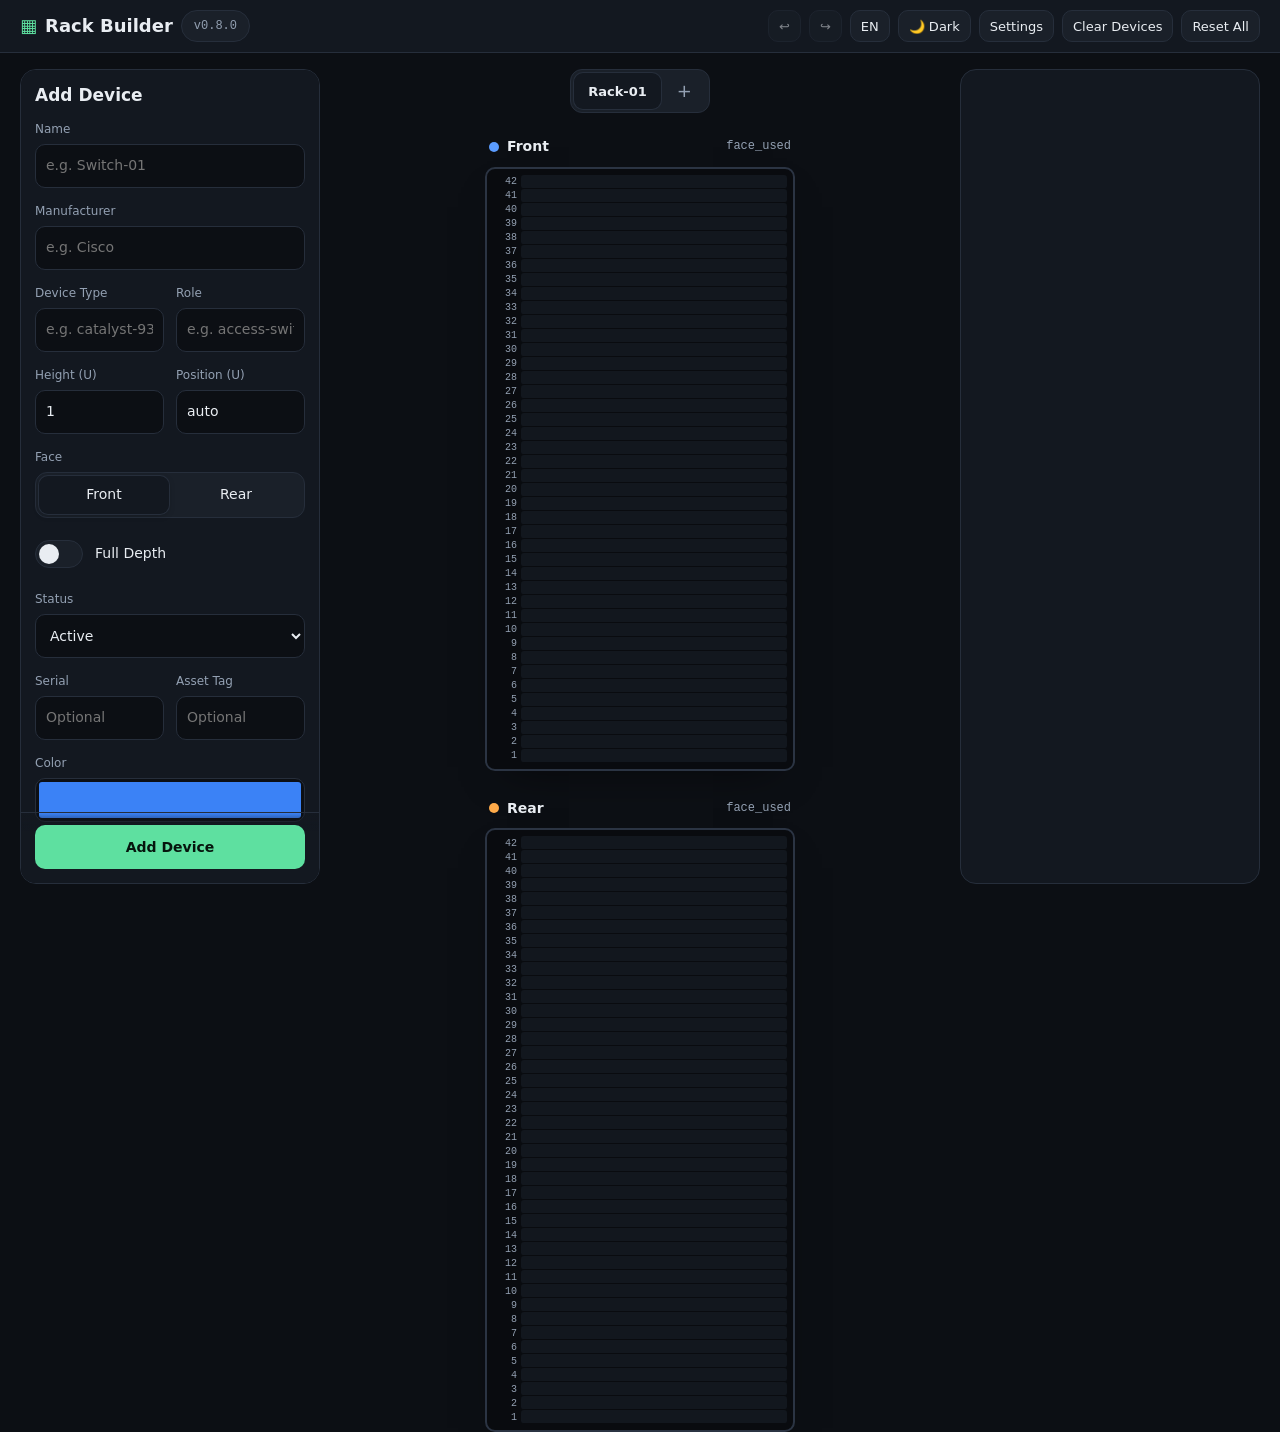
==== commit ada8fe3d: "Module import: export device-import.csv with role, site, type and status NetBox needs the devices to" ====
--- a/index.html
+++ b/index.html
@@ -1,182 +1,38 @@
 <!DOCTYPE html>
-<html lang="en" data-theme="dark" data-edition="main">
+<html lang="en" data-theme="dark">
 <head>
   <meta charset="UTF-8">
   <meta name="viewport" content="width=device-width, initial-scale=1.0">
   <title>Rack Builder</title>
   <link rel="stylesheet" href="css/style.css">
   <link rel="manifest" href="manifest.json">
-  <meta name="theme-color" content="#0c0f14">
+  <meta name="theme-color" content="#0f172a">
 </head>
 <body>
 
 <header class="app-header">
-  <div class="app-brand">
-    <button type="button" class="app-logo" id="app-logo-btn" aria-label="Rack Builder">
-      <svg class="app-logo-mark" width="28" height="28" viewBox="0 0 32 32" fill="none" aria-hidden="true"><rect x="5" y="3" width="22" height="26" rx="3.5" stroke="currentColor" stroke-width="2"/><rect x="9" y="8" width="14" height="4" rx="1" fill="currentColor" opacity=".9"/><rect x="9" y="14" width="14" height="4" rx="1" fill="currentColor" opacity=".55"/><rect x="9" y="20" width="14" height="4" rx="1" fill="currentColor" opacity=".3"/><circle cx="20.5" cy="10" r="1.2" fill="var(--color-accent)"/></svg>
-      <span class="app-logo-text" data-i18n="app_title">Rack Builder</span>
-    </button>
-    <div class="menu-wrap">
-      <button type="button" class="app-version" id="version-btn" data-menu="version-menu" data-i18n-title="ver_chip_title" aria-haspopup="true" aria-expanded="false">
-        <span class="led led--ok"></span><span id="version-chip-text">v0.9.0</span>
-      </button>
-      <div class="menu menu--version" id="version-menu" hidden>
-        <div class="ver-title" data-i18n="ver_title">Loaded version</div>
-        <div class="ver-number mono" id="ver-number">v0.9.0</div>
-        <dl class="ver-grid">
-          <dt data-i18n="ver_source">Source</dt><dd id="ver-source"></dd>
-          <dt data-i18n="ver_cache">Cache</dt><dd class="mono" id="ver-cache"></dd>
-          <dt data-i18n="ver_offline">Offline</dt><dd id="ver-offline"></dd>
-          <dt data-i18n="ver_codename">Codename</dt><dd><button type="button" class="ver-codename mono" id="ver-codename"></button></dd>
-        </dl>
-        <div class="ver-new">
-          <div class="ver-new-title" data-i18n="ver_whatsnew">New in this version</div>
-          <ul>
-            <li data-i18n="ver_new_1"></li>
-            <li data-i18n="ver_new_2"></li>
-            <li data-i18n="ver_new_3"></li>
-          </ul>
-        </div>
-        <div class="ver-foot">
-          <span class="egg-counter"><span data-i18n="ver_eggs">Easter eggs</span> <span class="egg-dots" id="egg-dots"></span> <span id="egg-count">0/5</span></span>
-          <button type="button" class="btn btn-secondary btn-sm" id="ver-reload" data-i18n="ver_reload">Reload</button>
-        </div>
-      </div>
-    </div>
-  </div>
-
+  <h1>
+    <span class="rack-icon">&#9638;</span>
+    <span data-i18n="app_title">Rack Builder</span>
+    <span class="app-version" data-i18n="version">v0.8.0</span>
+  </h1>
   <div class="header-actions">
-    <button type="button" class="btn btn-secondary header-search" id="cmd-btn" data-i18n-aria="btn_commands" aria-label="Search or command">
-      <svg width="16" height="16" viewBox="0 0 24 24" fill="none" stroke="currentColor" stroke-width="2" stroke-linecap="round" stroke-linejoin="round" aria-hidden="true"><circle cx="11" cy="11" r="7"/><path d="M20 20l-3.5-3.5"/></svg>
-      <span class="header-search-text" data-i18n="btn_commands">Search or command</span><kbd>Ctrl K</kbd>
-    </button>
-    <button type="button" class="btn btn-secondary btn-icon sidebar-toggle" id="sidebar-toggle-left" title="Devices" aria-label="Devices">&#9776;</button>
-    <button type="button" class="btn btn-secondary btn-icon sidebar-toggle" id="sidebar-toggle-right" title="Inspector" aria-label="Inspector">&#9776;</button>
-    <button type="button" class="btn btn-secondary btn-icon" id="undo-btn" data-i18n-title="btn_undo" data-i18n-aria="btn_undo" title="Undo" aria-label="Undo" disabled><svg width="18" height="18" viewBox="0 0 24 24" fill="none" stroke="currentColor" stroke-width="2" stroke-linecap="round" stroke-linejoin="round" aria-hidden="true"><path d="M9 14L4 9l5-5"/><path d="M4 9h10a6 6 0 010 12h-3"/></svg></button>
-    <button type="button" class="btn btn-secondary btn-icon" id="redo-btn" data-i18n-title="btn_redo" data-i18n-aria="btn_redo" title="Redo" aria-label="Redo" disabled><svg width="18" height="18" viewBox="0 0 24 24" fill="none" stroke="currentColor" stroke-width="2" stroke-linecap="round" stroke-linejoin="round" aria-hidden="true"><path d="M15 14l5-5-5-5"/><path d="M20 9H10a6 6 0 000 12h3"/></svg></button>
-
-    <div class="menu-wrap">
-      <button type="button" class="btn btn-secondary" id="import-menu-btn" data-menu="import-menu" aria-haspopup="true" aria-expanded="false"><span data-i18n="btn_import_menu">Import</span><svg class="chev" width="12" height="12" viewBox="0 0 24 24" fill="none" stroke="currentColor" stroke-width="2.6" stroke-linecap="round" stroke-linejoin="round" aria-hidden="true"><path d="M6 9l6 6 6-6"/></svg></button>
-      <div class="menu" id="import-menu" role="menu" hidden>
-        <button type="button" class="menu-item" role="menuitem" id="import-btn" data-i18n="btn_import">Import JSON</button>
-        <input type="file" id="import-file" accept=".json" style="display:none">
-        <button type="button" class="menu-item" role="menuitem" id="import-csv-btn" data-i18n="btn_import_csv">Import CSV</button>
-        <input type="file" id="import-csv-file" accept=".csv" style="display:none">
-        <p class="form-hint menu-hint" data-i18n="import_csv_hint"></p>
-        <button type="button" class="menu-item" role="menuitem" id="load-project-btn" data-i18n="btn_load_project">Load Project</button>
-        <input type="file" id="load-project-file" accept=".json" style="display:none">
-        <div class="menu-sep"></div>
-        <button type="button" class="menu-item" role="menuitem" id="module-import-btn" data-i18n="mi_open_btn">Module import (CSV)…</button>
-      </div>
-    </div>
-
-    <div class="menu-wrap">
-      <button type="button" class="btn btn-primary" id="export-menu-btn" data-menu="export-menu" aria-haspopup="true" aria-expanded="false">
-        <svg width="16" height="16" viewBox="0 0 24 24" fill="none" stroke="currentColor" stroke-width="2" stroke-linecap="round" stroke-linejoin="round" aria-hidden="true"><path d="M12 3v12"/><path d="M7 10l5 5 5-5"/><path d="M5 21h14"/></svg><span data-i18n="btn_export_menu">Export</span><svg class="chev" width="12" height="12" viewBox="0 0 24 24" fill="none" stroke="currentColor" stroke-width="2.6" stroke-linecap="round" stroke-linejoin="round" aria-hidden="true"><path d="M6 9l6 6 6-6"/></svg></button>
-      <div class="menu" id="export-menu" role="menu" hidden>
-        <div class="menu-group" data-i18n="menu_netbox">NetBox</div>
-        <button type="button" class="menu-item" role="menuitem" id="export-json-btn" data-i18n="btn_json">Download JSON</button>
-        <button type="button" class="menu-item" role="menuitem" id="export-yaml-btn" data-i18n="btn_yaml">Download YAML</button>
-        <button type="button" class="menu-item" role="menuitem" id="export-csv-btn" data-i18n="btn_csv">Download CSV</button>
-        <button type="button" class="menu-item" role="menuitem" id="copy-btn" data-i18n="btn_copy">Copy JSON</button>
-        <div class="menu-group" data-i18n="menu_image_print">Image and print</div>
-        <button type="button" class="menu-item" role="menuitem" id="export-png-btn" data-i18n="btn_export_png">Download PNG</button>
-        <button type="button" class="menu-item" role="menuitem" id="print-btn" data-i18n="btn_print">Print / PDF</button>
-        <div class="menu-group" data-i18n="menu_project">Project</div>
-        <button type="button" class="menu-item" role="menuitem" id="save-project-btn" data-i18n="btn_save_project">Save Project</button>
-      </div>
-    </div>
-
-    <button type="button" class="btn btn-secondary btn-icon" id="theme-btn" data-i18n-title="btn_theme_toggle" data-i18n-aria="btn_theme_toggle" title="Switch theme" aria-label="Switch theme">
-      <span class="theme-icon theme-icon--moon"><svg width="18" height="18" viewBox="0 0 24 24" fill="none" stroke="currentColor" stroke-width="2" stroke-linecap="round" stroke-linejoin="round" aria-hidden="true"><path d="M21 12.8A9 9 0 1111.2 3a7 7 0 009.8 9.8z"/></svg></span>
-      <span class="theme-icon theme-icon--sun"><svg width="18" height="18" viewBox="0 0 24 24" fill="none" stroke="currentColor" stroke-width="2" stroke-linecap="round" stroke-linejoin="round" aria-hidden="true"><circle cx="12" cy="12" r="4"/><path d="M12 2v2M12 20v2M4.9 4.9l1.4 1.4M17.7 17.7l1.4 1.4M2 12h2M20 12h2M4.9 19.1l1.4-1.4M17.7 6.3l1.4-1.4"/></svg></span>
-    </button>
-    <button type="button" class="btn btn-secondary" id="lang-btn" title="Switch language / Sprache wechseln">DE</button>
-    <button type="button" class="btn btn-secondary btn-icon" id="settings-btn" data-i18n-title="btn_settings" data-i18n-aria="btn_settings" title="Settings" aria-label="Settings"><svg width="18" height="18" viewBox="0 0 24 24" fill="none" stroke="currentColor" stroke-width="2" stroke-linecap="round" stroke-linejoin="round" aria-hidden="true"><circle cx="12" cy="12" r="3"/><path d="M19.4 15a1.7 1.7 0 00.3 1.8l.1.1a2 2 0 11-2.8 2.8l-.1-.1a1.7 1.7 0 00-1.8-.3 1.7 1.7 0 00-1 1.5V21a2 2 0 11-4 0v-.1a1.7 1.7 0 00-1.1-1.5 1.7 1.7 0 00-1.8.3l-.1.1a2 2 0 11-2.8-2.8l.1-.1a1.7 1.7 0 00.3-1.8 1.7 1.7 0 00-1.5-1H3a2 2 0 110-4h.1a1.7 1.7 0 001.5-1.1 1.7 1.7 0 00-.3-1.8l-.1-.1a2 2 0 112.8-2.8l.1.1a1.7 1.7 0 001.8.3H9a1.7 1.7 0 001-1.5V3a2 2 0 114 0v.1a1.7 1.7 0 001 1.5 1.7 1.7 0 001.8-.3l.1-.1a2 2 0 112.8 2.8l-.1.1a1.7 1.7 0 00-.3 1.8V9a1.7 1.7 0 001.5 1H21a2 2 0 110 4h-.1a1.7 1.7 0 00-1.5 1z"/></svg></button>
-
-    <div class="menu-wrap">
-      <button type="button" class="btn btn-secondary btn-icon" id="more-menu-btn" data-menu="more-menu" aria-haspopup="true" aria-expanded="false" data-i18n-title="btn_more" data-i18n-aria="btn_more" title="More actions" aria-label="More actions">
-        <svg width="18" height="18" viewBox="0 0 24 24" fill="currentColor" aria-hidden="true"><circle cx="5" cy="12" r="1.8"/><circle cx="12" cy="12" r="1.8"/><circle cx="19" cy="12" r="1.8"/></svg></button>
-      <div class="menu" id="more-menu" role="menu" hidden>
-        <a class="menu-item" role="menuitem" href="cablemanager/index.html" id="cablemanager-link" data-i18n="menu_cablemanager">Cable Manager</a>
-        <div class="menu-sep"></div>
-        <button type="button" class="menu-item menu-item--danger" role="menuitem" id="clear-devices-btn" data-i18n="btn_clear_devices">Clear Devices</button>
-        <button type="button" class="menu-item menu-item--danger" role="menuitem" id="reset-all-btn" data-i18n="btn_reset_all">Reset All</button>
-      </div>
-    </div>
+    <button class="btn btn-secondary btn-sm sidebar-toggle" id="sidebar-toggle-left" title="Form">&#9776;</button>
+    <button class="btn btn-secondary btn-sm sidebar-toggle" id="sidebar-toggle-right" title="Tools">&#9776;</button>
+    <button class="btn btn-secondary btn-sm" id="undo-btn" data-i18n-title="btn_undo" title="Undo" disabled>&#x21A9;</button>
+    <button class="btn btn-secondary btn-sm" id="redo-btn" data-i18n-title="btn_redo" title="Redo" disabled>&#x21AA;</button>
+    <button class="btn btn-secondary btn-sm" id="lang-btn" title="Switch language / Sprache wechseln">DE</button>
+    <button class="btn btn-secondary btn-sm" id="theme-btn">🌙 Dark</button>
+    <button class="btn btn-secondary btn-sm" id="settings-btn" data-i18n="btn_settings">Settings</button>
+    <button class="btn btn-secondary btn-sm" id="clear-devices-btn" data-i18n="btn_clear_devices">Clear Devices</button>
+    <button class="btn btn-secondary btn-sm" id="reset-all-btn" data-i18n="btn_reset_all">Reset All</button>
   </div>
 </header>
 
 <main class="app-layout">
-  <!-- Left Sidebar: Devices -->
+  <!-- Left Sidebar: Device Form -->
   <aside class="sidebar">
-    <div class="panel-head">
-      <h2><span data-i18n="devices_title">Devices</span> <span class="count-pill" id="device-count">0</span></h2>
-      <button type="button" class="btn btn-secondary btn-sm" id="new-device-btn">+ <span data-i18n="btn_new_device">New</span></button>
-    </div>
-    <div class="device-search-wrap">
-          <input type="text" id="device-search" class="device-search-input" data-i18n-placeholder="device_search_ph" placeholder="Search devices…" autocomplete="off">
-        </div>
-        <div class="chips" id="device-filter" role="group" aria-label="Filter">
-          <button type="button" class="chip on" data-filter="all" data-i18n="filter_all">All</button>
-          <button type="button" class="chip" data-filter="front" data-i18n="face_front">Front</button>
-          <button type="button" class="chip" data-filter="rear" data-i18n="face_rear">Rear</button>
-        </div>
-        <div class="device-list" id="device-list">
-          <!-- Rendered by app.js -->
-        </div>
-  </aside>
-
-  <!-- Center: Rack Visualization -->
-  <section class="rack-container">
-    <div class="rack-toolbar">
-      <div class="seg" id="face-view" role="group" aria-label="Rack face">
-        <button type="button" data-view="front" data-i18n="view_front">Front</button>
-        <button type="button" class="on" data-view="both" data-i18n="view_both">Both</button>
-        <button type="button" data-view="rear" data-i18n="view_rear">Rear</button>
-      </div>
-      <div id="rack-tabs"></div>
-      <span class="rack-toolbar__spacer"></span>
-      <span class="stat mono" id="rack-info"></span>
-      <span class="stat"><i class="face-dot face-dot--front"></i><span data-i18n="face_front">Front</span> <b class="mono" id="stat-front">0 %</b></span>
-      <span class="stat"><i class="face-dot face-dot--rear"></i><span data-i18n="face_rear">Rear</span> <b class="mono" id="stat-rear">0 %</b></span>
-    </div>
-    <div id="rack-utilization" style="display:none">
-      <div class="util-bar-wrap">
-        <div class="util-bar-front" id="util-bar-front"></div>
-        <div class="util-bar-rear" id="util-bar-rear"></div>
-      </div>
-      <span id="util-label"></span>
-    </div>
-    <div class="rack-controls">
-      <span class="rack-name" id="rack-name-display">Rack-01</span>
-      <span class="rack-stats" id="rack-stats"></span>
-    </div>
-    <div class="rack-stage">
-      <div class="rack" id="rack-view">
-        <!-- Rendered by rack-view.js -->
-      </div>
-      <div class="rack-empty" id="rack-empty" hidden>
-        <div class="rack-empty__title" data-i18n="rack_empty_title">Empty rack</div>
-        <div class="rack-empty__text" data-i18n="rack_empty_text">Click a free unit or add a device on the right. Imports are in the menu above.</div>
-      </div>
-    </div>
-    <div class="rack-legend">
-      <span><i class="lg lg--hatch"></i><span data-i18n="leg_blocked">Blocked by a full-depth device</span></span>
-      <span><i class="lg lg--sel"></i><span data-i18n="leg_selected">Selected position</span></span>
-      <span data-i18n="leg_hint">Drag to move · Del removes · Esc deselects · Ctrl Z undoes</span>
-    </div>
-  </section>
-
-  <!-- Right Sidebar: Inspector (device form) -->
-  <aside class="sidebar-right">
-    <div class="seg inspector-tabs" role="group" aria-label="Inspector">
-      <button type="button" class="on" id="insp-tab-dev" data-i18n="insp_device">Device</button>
-      <button type="button" id="insp-tab-json" data-i18n="insp_json">JSON preview</button>
-    </div>
-    <div id="inspector-detail" class="inspector-detail"></div>
     <h2 id="form-title" data-i18n="add_device">Add Device</h2>
-    <div id="form-sub" class="form-sub"></div>
     <div id="form-message"></div>
     <form id="device-form" autocomplete="off">
       <div class="form-group">
@@ -200,14 +56,10 @@
         </div>
       </div>
 
-      <div class="form-row form-row--end">
+      <div class="form-row">
         <div class="form-group">
           <label for="dev-height" data-i18n="label_height">Height (U)</label>
-          <div class="stepper">
-            <button type="button" class="btn btn-secondary btn-icon" data-step="-1" data-target="dev-height" data-i18n-aria="aria_dec" aria-label="Decrease">&minus;</button>
-            <input type="number" id="dev-height" min="1" max="20" value="1">
-            <button type="button" class="btn btn-secondary btn-icon" data-step="1" data-target="dev-height" data-i18n-aria="aria_inc" aria-label="Increase">+</button>
-          </div>
+          <input type="number" id="dev-height" min="1" max="20" value="1">
         </div>
         <div class="form-group">
           <label for="dev-position" data-i18n="label_position">Position (U)</label>
@@ -223,10 +75,10 @@
         </div>
       </div>
 
-      <div class="form-group form-group--toggle">
+      <div class="form-group">
         <label class="form-checkbox-label">
           <input type="checkbox" id="dev-full-depth">
-          <span><span data-i18n="label_full_depth">Full Depth</span> <span class="form-hint" data-i18n="full_depth_hint">(blocks the opposite face)</span></span>
+          <span data-i18n="label_full_depth">Full Depth</span>
         </label>
       </div>
 
@@ -241,45 +93,38 @@
         </select>
       </div>
 
-      <details class="form-more" id="form-more">
-        <summary class="form-fold"><span><span data-i18n="form_more">More details</span> <span class="form-hint" data-i18n="form_more_hint">Serial, asset tag, color, comments</span></span><i class="form-fold__mark" aria-hidden="true"></i></summary>
-        <div class="form-more__body">
-          <div class="form-row">
-            <div class="form-group">
-              <label for="dev-serial" data-i18n="label_serial">Serial</label>
-              <input type="text" id="dev-serial" data-i18n-placeholder="ph_serial" placeholder="Optional">
-            </div>
-            <div class="form-group">
-              <label for="dev-asset" data-i18n="label_asset_tag">Asset Tag</label>
-              <input type="text" id="dev-asset" data-i18n-placeholder="ph_asset" placeholder="Optional">
-            </div>
-          </div>
-          <div class="form-group">
-            <label for="dev-color" data-i18n="label_color">Color</label>
-            <input type="color" id="dev-color" value="#3b82f6">
-          </div>
-          <div class="form-group">
-            <label for="dev-comments" data-i18n="label_comments">Comments</label>
-            <textarea id="dev-comments"></textarea>
-          </div>
-        </div>
-      </details>
+      <div class="form-row">
+        <div class="form-group">
+          <label for="dev-serial" data-i18n="label_serial">Serial</label>
+          <input type="text" id="dev-serial" data-i18n-placeholder="ph_serial" placeholder="Optional">
+        </div>
+        <div class="form-group">
+          <label for="dev-asset" data-i18n="label_asset_tag">Asset Tag</label>
+          <input type="text" id="dev-asset" data-i18n-placeholder="ph_asset" placeholder="Optional">
+        </div>
+      </div>
+
+      <div class="form-group">
+        <label for="dev-color" data-i18n="label_color">Color</label>
+        <input type="color" id="dev-color" value="#3b82f6">
+      </div>
+
+      <div class="form-group">
+        <label for="dev-comments" data-i18n="label_comments">Comments</label>
+        <textarea id="dev-comments"></textarea>
+      </div>
 
       <!-- Bulk Section -->
       <div class="bulk-section">
         <label class="form-checkbox-label bulk-toggle-label" id="bulk-toggle">
           <input type="checkbox" id="bulk-checkbox">
-          <span><span data-i18n="bulk_creation">Bulk Creation</span> <span class="form-hint" data-i18n="bulk_hint_short">several at once</span></span>
+          <span data-i18n="bulk_creation">Bulk Creation</span>
         </label>
         <div class="bulk-content" id="bulk-content">
-          <div class="form-row form-row--end">
+          <div class="form-row">
             <div class="form-group">
               <label for="bulk-qty" data-i18n="bulk_quantity">Quantity</label>
-              <div class="stepper">
-                <button type="button" class="btn btn-secondary btn-icon" data-step="-1" data-target="bulk-qty" data-i18n-aria="aria_dec" aria-label="Decrease">&minus;</button>
-                <input type="number" id="bulk-qty" min="2" max="100" value="2">
-                <button type="button" class="btn btn-secondary btn-icon" data-step="1" data-target="bulk-qty" data-i18n-aria="aria_inc" aria-label="Increase">+</button>
-              </div>
+              <input type="number" id="bulk-qty" min="2" max="100" value="2">
             </div>
             <div class="form-group">
               <label for="bulk-numbering" data-i18n="bulk_numbering">Numbering</label>
@@ -287,7 +132,6 @@
                 <option value="numeric" data-i18n="bulk_numeric">Numeric (1, 2, 3…)</option>
                 <option value="alpha" data-i18n="bulk_alpha">Alpha (A, B, C…)</option>
               </select>
-              <div class="seg seg--sel" id="bulk-numbering-seg" role="group"><button type="button" data-val="numeric">1 2 3</button><button type="button" data-val="alpha">A B C</button></div>
             </div>
           </div>
           <div class="form-group">
@@ -317,6 +161,66 @@
         <button type="button" class="btn btn-secondary btn-block" id="form-cancel-btn" data-i18n="btn_cancel_edit" style="display:none; margin-top:6px;">Cancel Edit</button>
       </div>
     </form>
+  </aside>
+
+  <!-- Center: Rack Visualization -->
+  <section class="rack-container">
+    <div id="rack-tabs"></div>
+    <div id="rack-utilization" style="display:none">
+      <div class="util-bar-wrap">
+        <div class="util-bar-front" id="util-bar-front"></div>
+        <div class="util-bar-rear" id="util-bar-rear"></div>
+      </div>
+      <span id="util-label"></span>
+    </div>
+    <div class="rack-controls">
+      <span class="rack-name" id="rack-name-display">Rack-01</span>
+      <span class="rack-info" id="rack-info"></span>
+      <span class="rack-stats" id="rack-stats"></span>
+    </div>
+    <div class="rack" id="rack-view">
+      <!-- Rendered by rack-view.js -->
+    </div>
+  </section>
+
+  <!-- Right Sidebar: Export + Device List -->
+  <aside class="sidebar-right">
+    <!-- Accordion: NetBox Export -->
+    <details class="sidebar-accordion" open>
+      <summary class="sidebar-accordion-header" data-i18n="export_netbox">NetBox Export</summary>
+      <div class="sidebar-accordion-body">
+        <button class="btn btn-success btn-block" id="export-json-btn" data-i18n="btn_json">Download JSON</button>
+        <button class="btn btn-secondary btn-block" id="export-yaml-btn" data-i18n="btn_yaml">Download YAML</button>
+        <button class="btn btn-secondary btn-block" id="export-csv-btn" data-i18n="btn_csv">Download CSV</button>
+        <button class="btn btn-secondary btn-block" id="copy-btn" data-i18n="btn_copy">Copy JSON</button>
+        <button class="btn btn-secondary btn-block" id="export-png-btn" data-i18n="btn_export_png">Download PNG</button>
+        <button class="btn btn-secondary btn-block" id="print-btn" data-i18n="btn_print">Print / PDF</button>
+      </div>
+    </details>
+
+    <!-- Accordion: Project Save / Load -->
+    <details class="sidebar-accordion">
+      <summary class="sidebar-accordion-header" data-i18n="export_project">Project Save / Load</summary>
+      <div class="sidebar-accordion-body">
+        <button class="btn btn-primary btn-block" id="save-project-btn" data-i18n="btn_save_project">Save Project</button>
+        <button class="btn btn-secondary btn-block" id="load-project-btn" data-i18n="btn_load_project">Load Project</button>
+        <input type="file" id="load-project-file" accept=".json" style="display:none">
+      </div>
+    </details>
+
+    <!-- Accordion: NetBox Import -->
+    <details class="sidebar-accordion">
+      <summary class="sidebar-accordion-header" data-i18n="import_title">NetBox Import</summary>
+      <div class="sidebar-accordion-body">
+        <button class="btn btn-secondary btn-block" id="import-btn" data-i18n="btn_import">Import JSON</button>
+        <input type="file" id="import-file" accept=".json" style="display:none">
+        <button class="btn btn-secondary btn-block" id="module-import-btn" data-i18n="mi_open_btn">Module import (CSV)…</button>
+        <button class="btn btn-secondary btn-block" id="import-csv-btn" data-i18n="btn_import_csv" style="margin-top:6px">Import CSV</button>
+        <input type="file" id="import-csv-file" accept=".csv" style="display:none">
+        <p class="form-hint" data-i18n="import_csv_hint" style="margin-top:6px"></p>
+      </div>
+    </details>
+
     <!-- Accordion: JSON Preview -->
     <details class="sidebar-accordion">
       <summary class="sidebar-accordion-header" id="json-preview-toggle" data-i18n="btn_json_preview">Live JSON Preview</summary>
@@ -324,24 +228,37 @@
         <pre class="json-preview" id="json-preview"></pre>
       </div>
     </details>
+
+    <!-- Accordion: Device List -->
+    <details class="sidebar-accordion">
+      <summary class="sidebar-accordion-header">
+        <span data-i18n="devices_title">Devices</span> (<span id="device-count">0</span>)
+      </summary>
+      <div class="sidebar-accordion-body">
+        <div class="device-search-wrap">
+          <input type="text" id="device-search" class="device-search-input" data-i18n-placeholder="device_search_ph" placeholder="Search devices…" autocomplete="off">
+        </div>
+        <div class="device-list" id="device-list">
+          <!-- Rendered by app.js -->
+        </div>
+      </div>
+    </details>
+
+    <!-- Accordion: Storage -->
+    <details class="sidebar-accordion" open>
+      <summary class="sidebar-accordion-header" data-i18n="storage_usage">Storage</summary>
+      <div class="sidebar-accordion-body">
+        <div class="storage-indicator" id="storage-indicator">
+          <div class="storage-label">
+            <span data-i18n="storage_usage">Storage</span>: <span id="storage-usage-text">0 KB / 5 MB</span>
+          </div>
+          <div class="storage-bar"><div class="storage-bar-fill" id="storage-bar-fill"></div></div>
+          <button class="btn btn-secondary btn-sm" id="clear-cache-btn" data-i18n="btn_clear_cache">Clear Cache</button>
+        </div>
+      </div>
+    </details>
   </aside>
 </main>
-
-<footer class="app-status" id="app-status">
-  <span class="status-item status-version"><span class="led led--ok"></span><span class="mono" id="status-version-text">v0.9.0</span></span>
-  <span class="status-item mono" id="status-cache"></span>
-  <span class="status-item" id="status-offline"></span>
-  <span class="status-item" id="status-devices"></span>
-  <span class="status-spacer"></span>
-  <button type="button" class="status-credit" id="egg-cable-btn" data-i18n="foot_credit">Built with plenty of patch cables</button>
-  <div class="storage-indicator" id="storage-indicator">
-    <div class="storage-label">
-      <span data-i18n="storage_usage">Storage</span>: <span id="storage-usage-text">0 KB / 5 MB</span>
-    </div>
-    <div class="storage-bar"><div class="storage-bar-fill" id="storage-bar-fill"></div></div>
-    <button type="button" class="btn btn-secondary btn-sm" id="clear-cache-btn" data-i18n="btn_clear_cache">Clear Cache</button>
-  </div>
-</footer>
 
 <!-- Import Preview Dialog -->
 <dialog id="import-preview-dialog">
@@ -434,8 +351,10 @@
   <!-- Step 3: export -->
   <section class="mi-step" data-step="3">
     <p id="mi-ex-summary" class="mi-summary"></p>
-    <p class="settings-section-desc" data-i18n="mi_ex_hint">Import module-import.csv in NetBox (Dcim → Modules → Import). Then continue to rename the LAN interfaces.</p>
+    <p class="settings-section-desc" data-i18n="mi_ex_hint">First import device-import.csv in NetBox (Devices → Import), then module-import.csv (Modules → Import). Then continue to rename the LAN interfaces.</p>
+    <p id="mi-ex-missing" class="message message-warning" hidden></p>
     <div class="mi-toolbar">
+      <button type="button" class="btn btn-success" id="mi-ex-devices" data-i18n="mi_ex_download_devices">Download device-import.csv</button>
       <button type="button" class="btn btn-success" id="mi-ex-csv" data-i18n="mi_ex_download_csv">Download module-import.csv</button>
       <button type="button" class="btn btn-secondary" id="mi-ex-zip" data-i18n="mi_ex_download_zip">Download as ZIP</button>
     </div>
@@ -471,14 +390,13 @@
 <!-- Settings Modal -->
 <dialog id="settings-modal">
   <h2 data-i18n="settings_title">Rack Settings</h2>
-  <form id="settings-form" novalidate>
+  <form id="settings-form">
     <!-- Tab Navigation -->
     <div class="modal-tabs" role="tablist">
       <span class="modal-tab-indicator" aria-hidden="true"></span>
       <button type="button" class="modal-tab active" data-tab="rack" data-i18n="tab_rack">Rack</button>
       <button type="button" class="modal-tab" data-tab="netbox" data-i18n="tab_netbox">NetBox</button>
       <button type="button" class="modal-tab" data-tab="shortcuts" data-i18n="tab_shortcuts">Shortcuts</button>
-      <button type="button" class="modal-tab" data-tab="data" data-i18n="tab_data">Data &amp; version</button>
     </div>
 
     <!-- Panels wrapper (height animates) -->
@@ -486,14 +404,12 @@
 
     <!-- Tab: Rack -->
     <div class="modal-tab-panel active" id="tab-panel-rack">
-      <div class="set-head"><h3 data-i18n="tab_rack">Rack</h3><p data-i18n="set_rack_desc">Applies to export files and the workspace view.</p></div>
       <!-- Multi-Rack Toggle -->
       <div class="form-group">
         <label class="form-checkbox-label">
           <input type="checkbox" id="setting-multi-rack">
           <span data-i18n="setting_multi_rack">Multi-Rack Mode</span>
         </label>
-        <p class="settings-section-desc" data-i18n="set_multi_desc">Manage racks as tabs in the same project</p>
       </div>
 
       <!-- Shared fields (site, location) -->
@@ -547,7 +463,6 @@
 
     <!-- Tab: NetBox -->
     <div class="modal-tab-panel" id="tab-panel-netbox">
-      <div class="set-head"><h3>NetBox</h3></div>
 
       <!-- Mode selector -->
       <div class="netbox-mode-selector">
@@ -653,32 +568,12 @@
 
     <!-- Tab: Shortcuts -->
     <div class="modal-tab-panel" id="tab-panel-shortcuts">
-      <div class="set-head"><h3 data-i18n="tab_shortcuts">Shortcuts</h3><p data-i18n="set_keys_desc">Click a shortcut to record a new one. Conflicts are flagged.</p></div>
       <div class="shortcuts-section">
         <div id="shortcuts-list"></div>
         <button type="button" class="btn btn-secondary btn-sm" id="shortcuts-reset-btn" style="margin-top:8px" data-i18n="shortcut_reset">Reset defaults</button>
       </div>
     </div>
 
-    <!-- Tab: Data & version -->
-    <div class="modal-tab-panel" id="tab-panel-data">
-      <div class="set-head"><h3 data-i18n="tab_data">Data &amp; version</h3><p data-i18n="set_data_desc">What is stored locally in the browser and which version is running.</p></div>
-      <dl class="set-facts">
-        <dt data-i18n="set_data_version">Version</dt><dd id="set-ver-number">–</dd>
-        <dt data-i18n="set_data_cache">Cache</dt><dd id="set-ver-cache">–</dd>
-        <dt data-i18n="set_data_offline">Offline</dt><dd id="set-ver-offline">–</dd>
-      </dl>
-      <div class="set-storage">
-        <div class="set-storage-row"><strong data-i18n="storage_usage">Storage</strong><span id="set-storage-text">–</span></div>
-        <div class="storage-bar"><div class="storage-bar-fill" id="set-storage-fill"></div></div>
-      </div>
-      <div class="set-actions">
-        <button type="button" class="btn btn-secondary" id="set-clear-cache" data-i18n="btn_clear_cache">Clear Cache</button>
-        <button type="button" class="btn btn-secondary set-danger" id="set-clear-devices" data-i18n="btn_clear_devices">Clear Devices</button>
-        <button type="button" class="btn btn-secondary set-danger" id="set-reset-all" data-i18n="btn_reset_all">Reset All</button>
-      </div>
-    </div>
-
     </div><!-- /.modal-panels-wrap -->
 
     <div class="dialog-actions">
@@ -688,44 +583,6 @@
   </form>
 </dialog>
 
-<!-- New rack dialog -->
-<dialog id="rack-new-modal" class="rack-new">
-  <form id="rack-new-form" novalidate>
-    <h2 id="rn-title" data-i18n="rack_new_title">New rack</h2>
-    <p class="settings-section-desc" id="rn-desc" data-i18n="rack_new_desc">Name it, choose its height and which end counts as U1.</p>
-    <div class="form-group">
-      <label for="rn-name" data-i18n="setting_name">Rack Name</label>
-      <input type="text" id="rn-name" autocomplete="off" maxlength="40">
-    </div>
-    <div class="form-group">
-      <label for="rn-units" data-i18n="setting_units">Total Units (U)</label>
-      <div class="stepper">
-        <button type="button" class="btn btn-secondary btn-icon" data-step="-1" data-target="rn-units" data-i18n-aria="aria_dec" aria-label="Decrease">&minus;</button>
-        <input type="number" id="rn-units" min="1" max="60" value="42">
-        <button type="button" class="btn btn-secondary btn-icon" data-step="1" data-target="rn-units" data-i18n-aria="aria_inc" aria-label="Increase">+</button>
-      </div>
-    </div>
-    <div class="form-group">
-      <label data-i18n="setting_direction">Numbering Direction</label>
-      <div class="seg seg--sel" id="rn-dir" role="group">
-        <button type="button" data-val="bottom-to-top" data-i18n="dir_bottom">U1 at Bottom</button>
-        <button type="button" data-val="top-to-bottom" data-i18n="dir_top">U1 at Top</button>
-      </div>
-    </div>
-    <div class="dialog-actions">
-      <button type="button" class="btn btn-secondary set-danger" id="rn-delete" hidden data-i18n="rack_delete">Delete rack</button>
-      <button type="button" class="btn btn-secondary" id="rn-cancel" data-i18n="btn_dialog_cancel">Cancel</button>
-      <button type="submit" class="btn btn-primary" id="rn-submit" data-i18n="rack_create">Create rack</button>
-    </div>
-  </form>
-</dialog>
-
-<!-- Command Palette -->
-<dialog id="command-palette" class="palette" aria-label="Command palette">
-  <input type="text" id="cmd-input" class="palette-input" data-i18n-placeholder="cmd_placeholder" placeholder="Search devices or type a command" autocomplete="off" role="combobox" aria-expanded="true" aria-controls="cmd-list">
-  <div id="cmd-list" class="palette-list" role="listbox"></div>
-</dialog>
-
 <div id="sidebar-backdrop"></div>
 
 <script type="module" src="js/app.js"></script>
